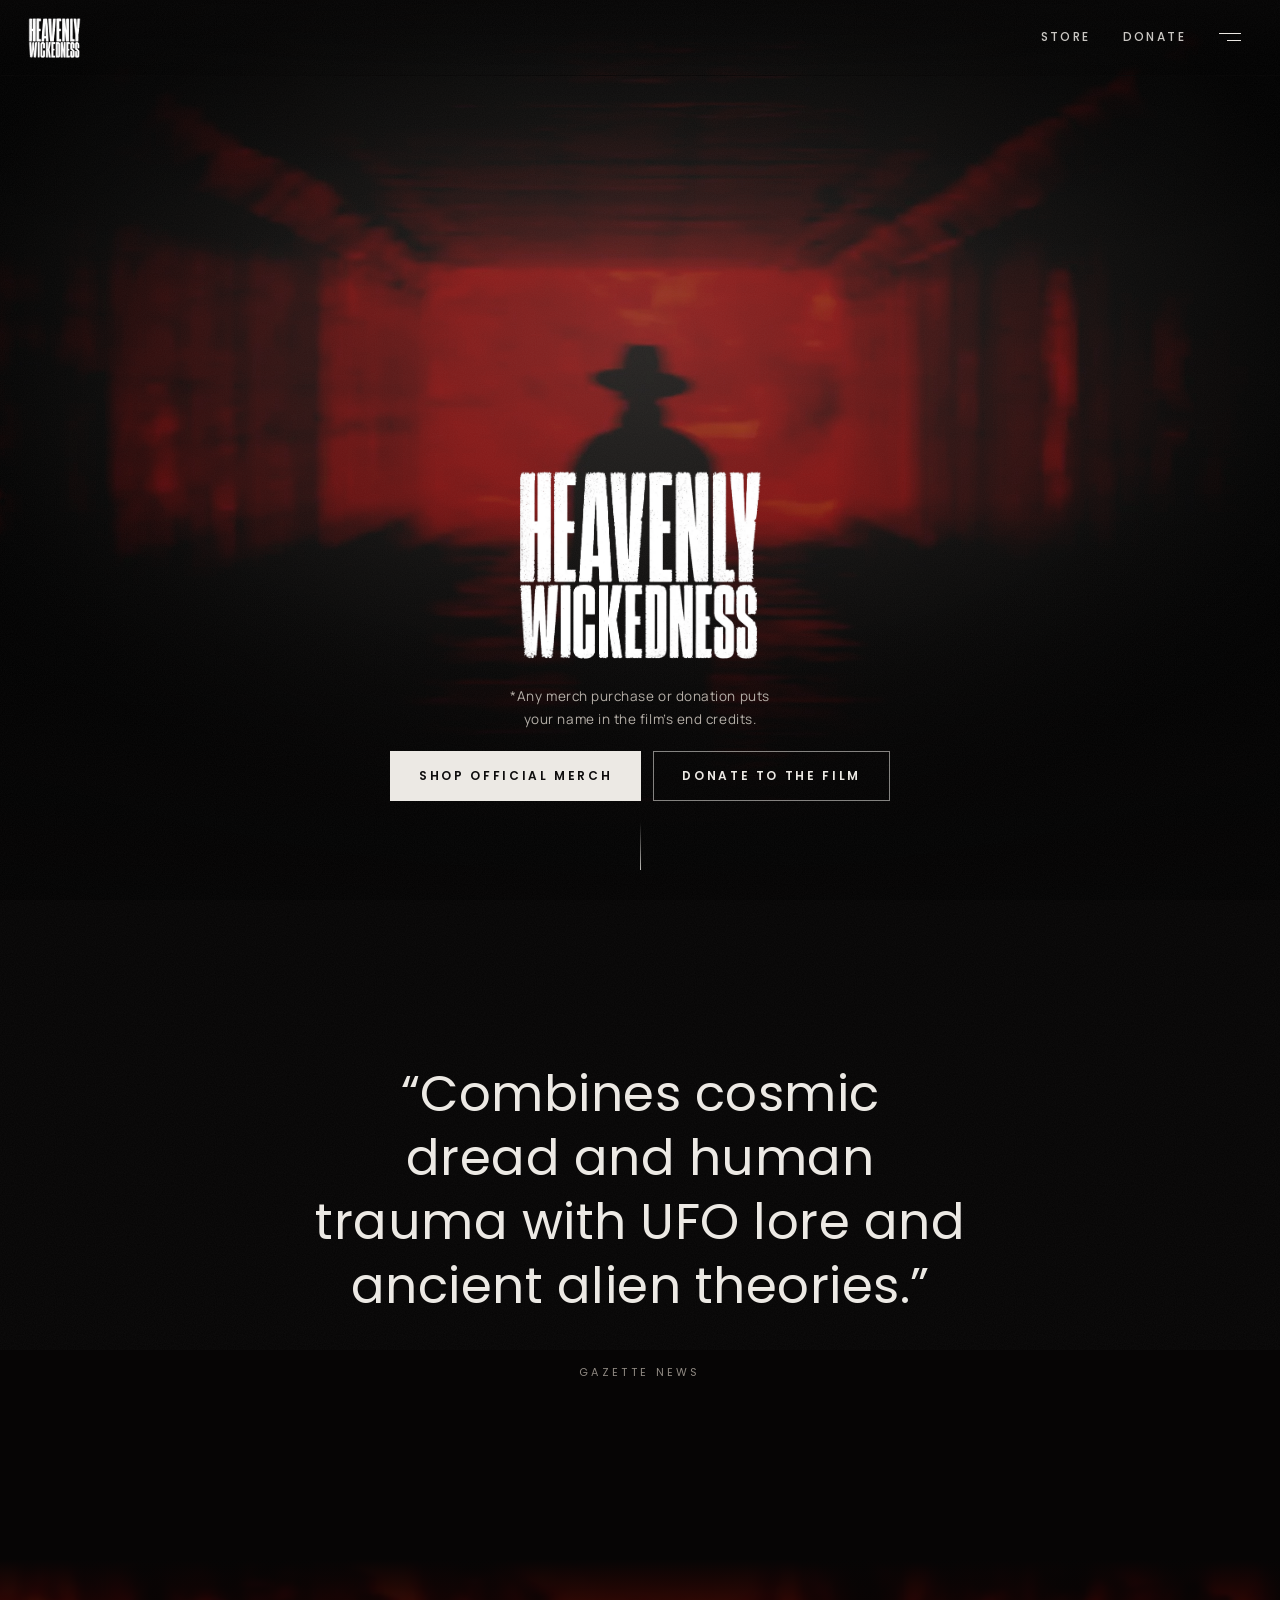
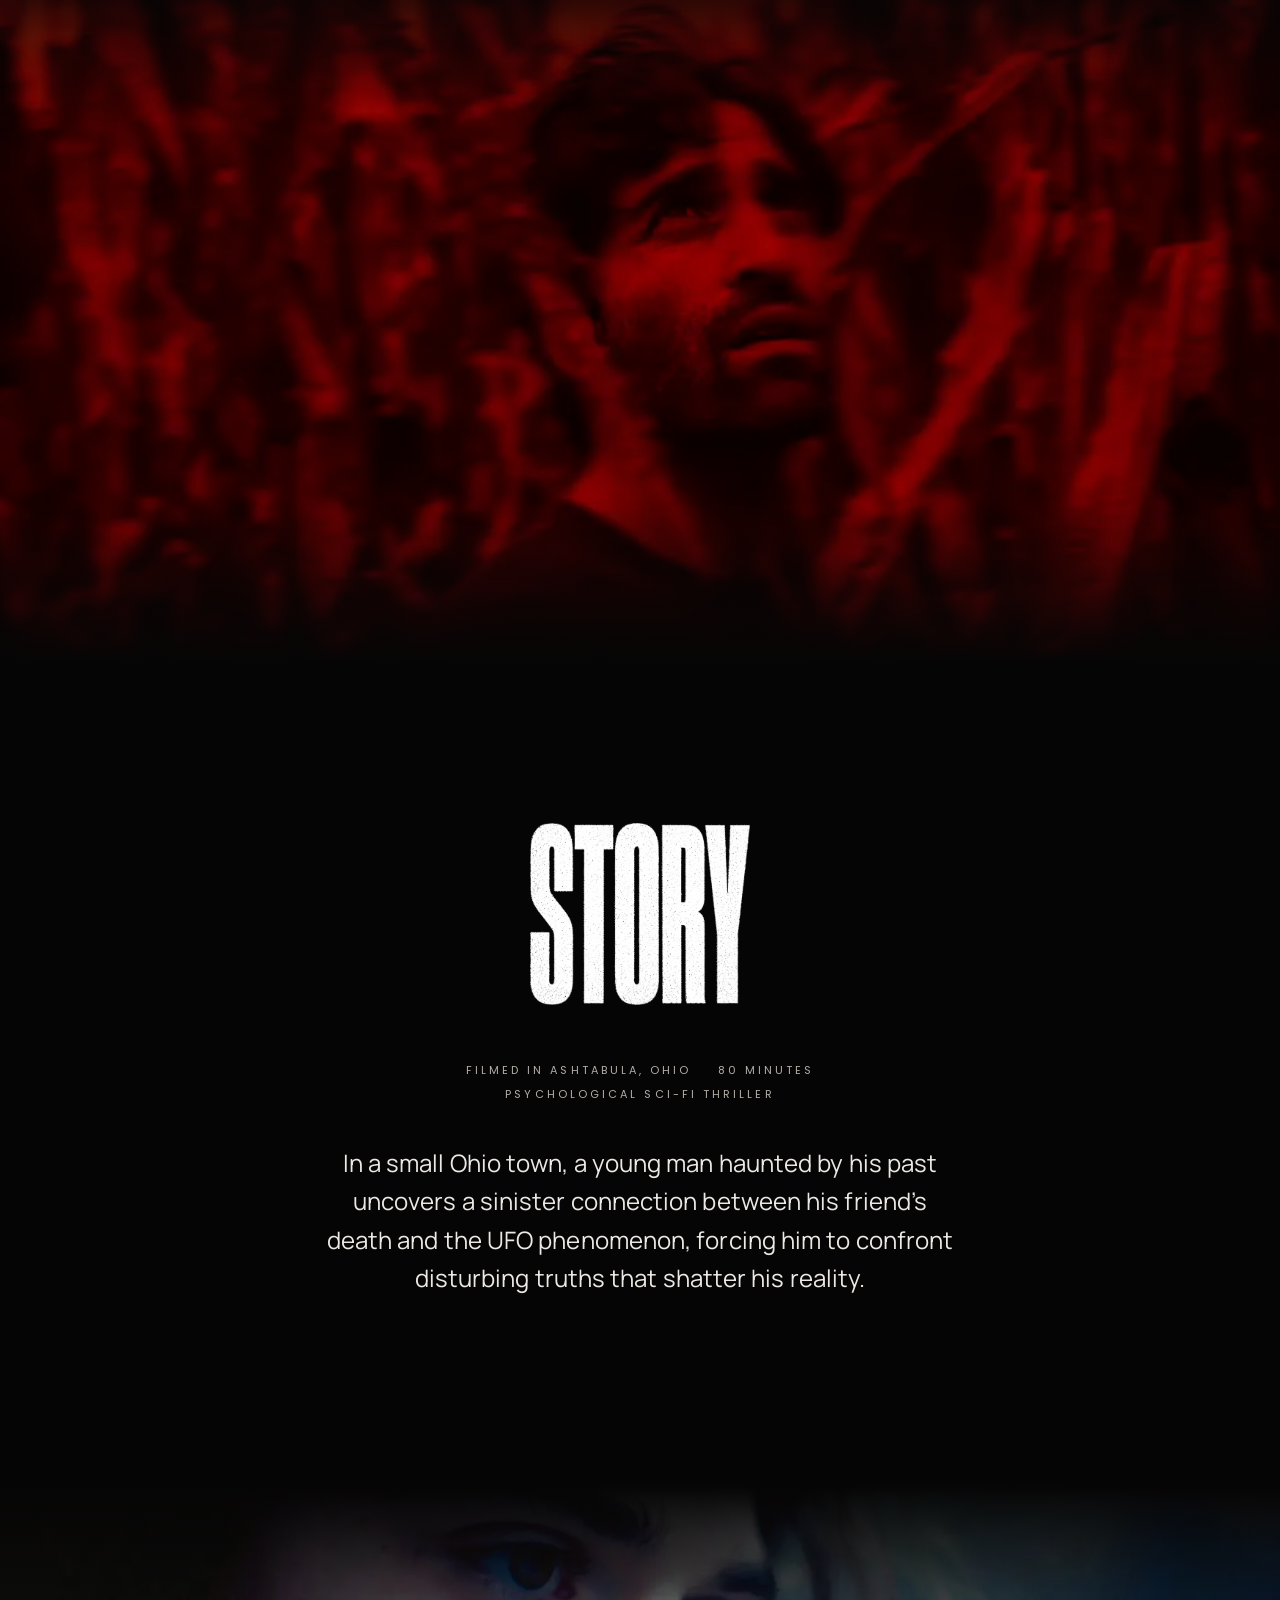
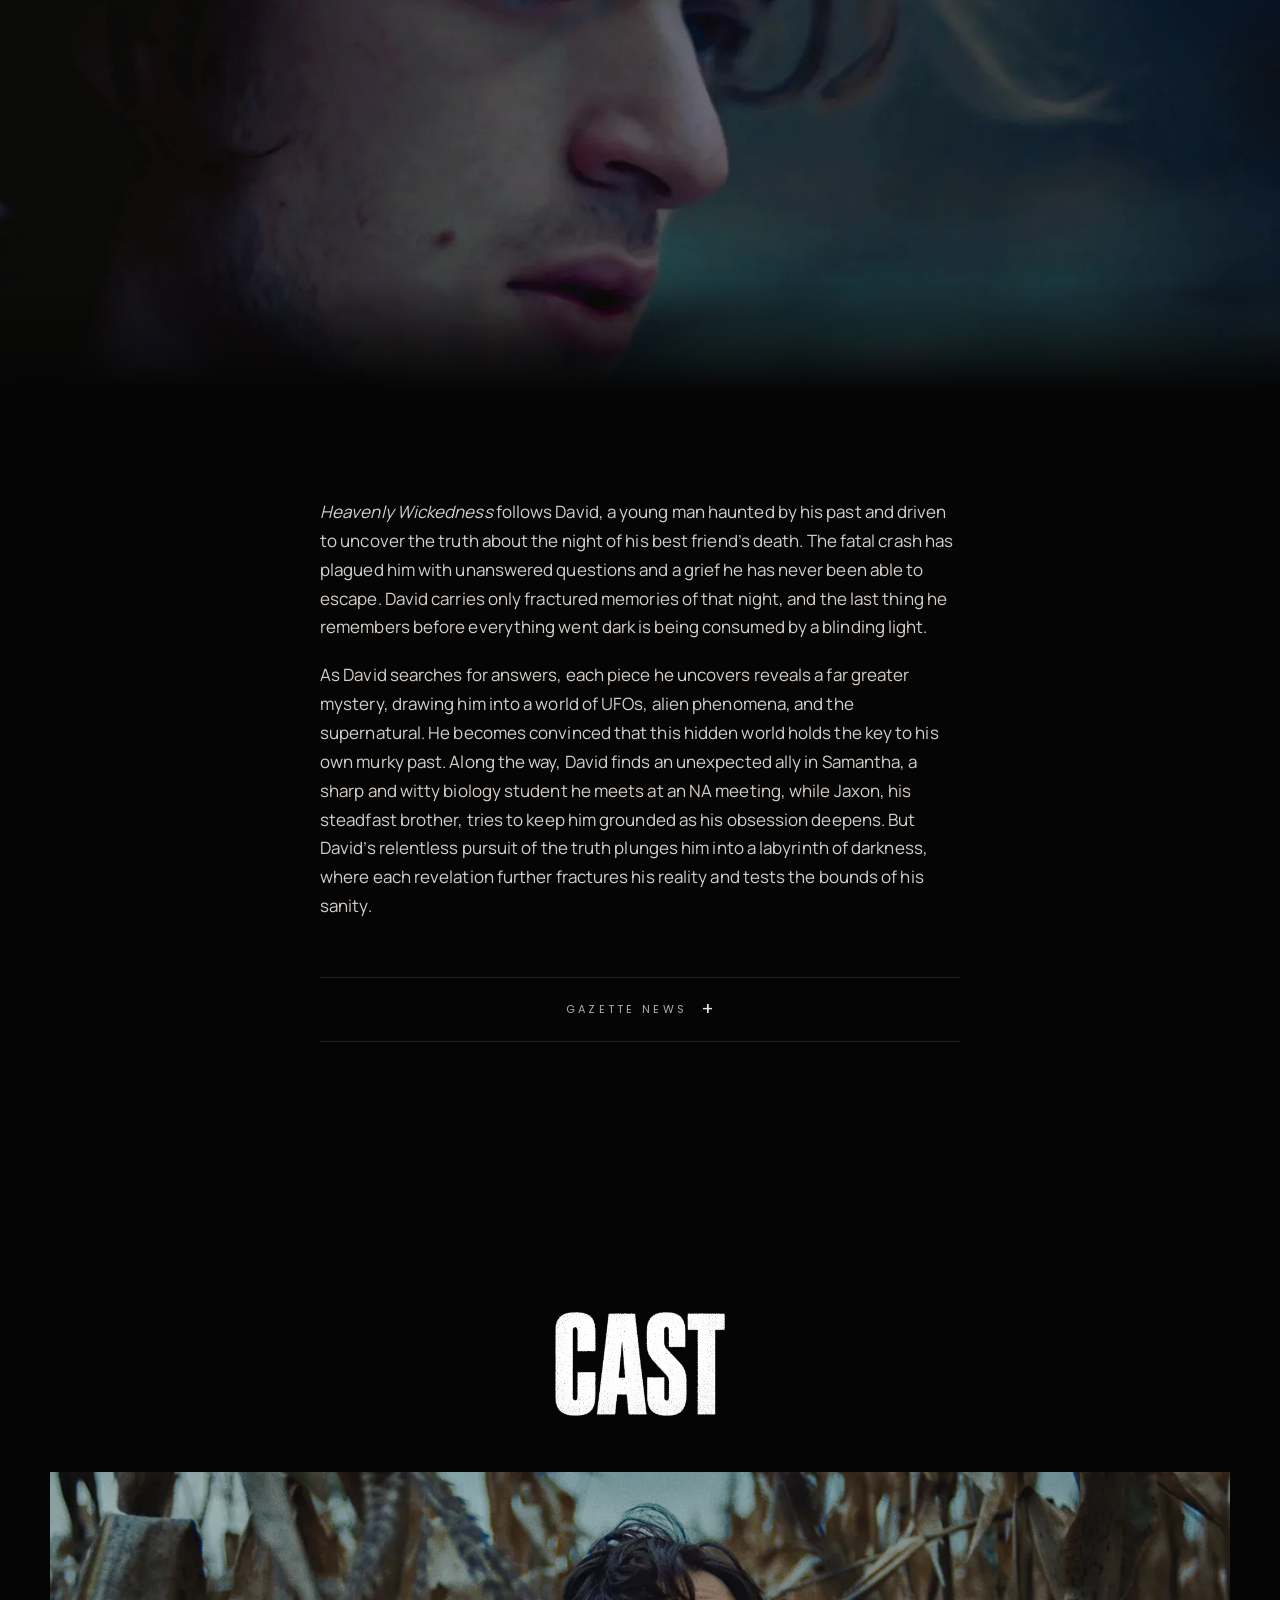
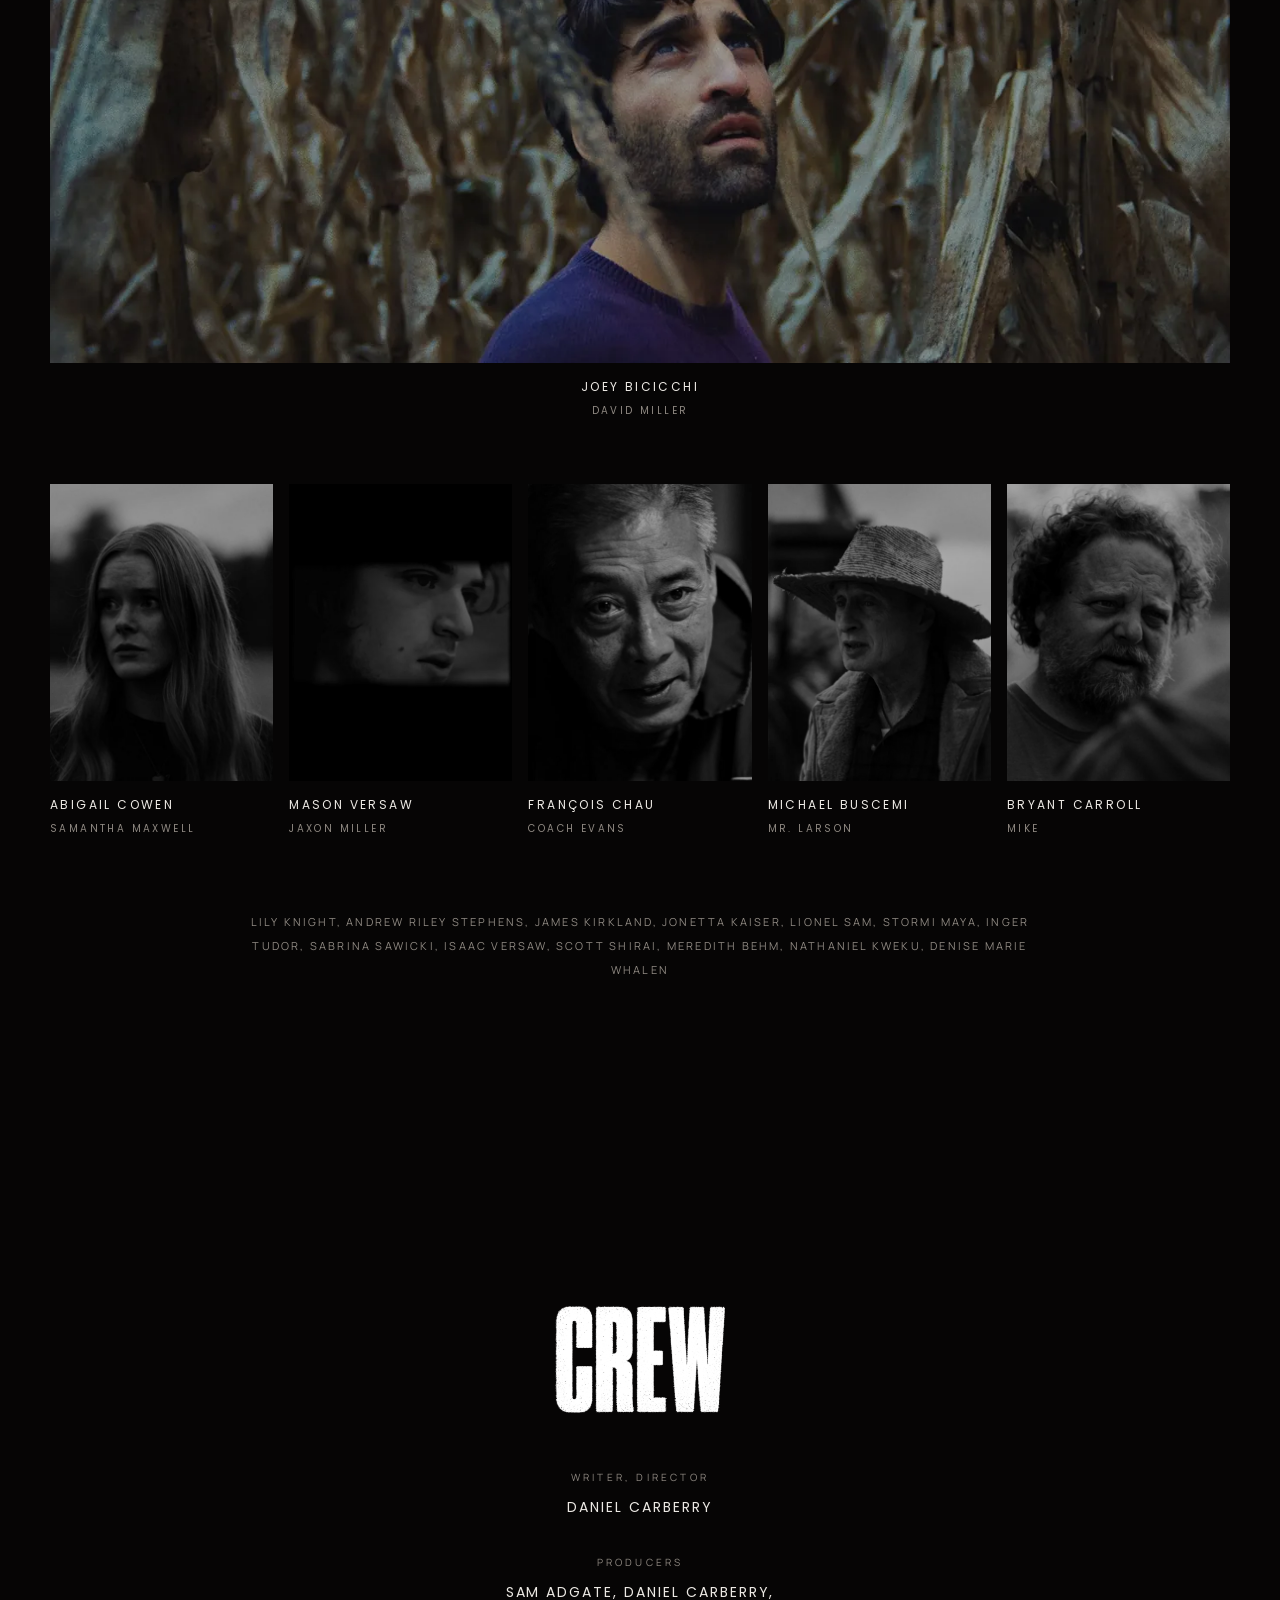
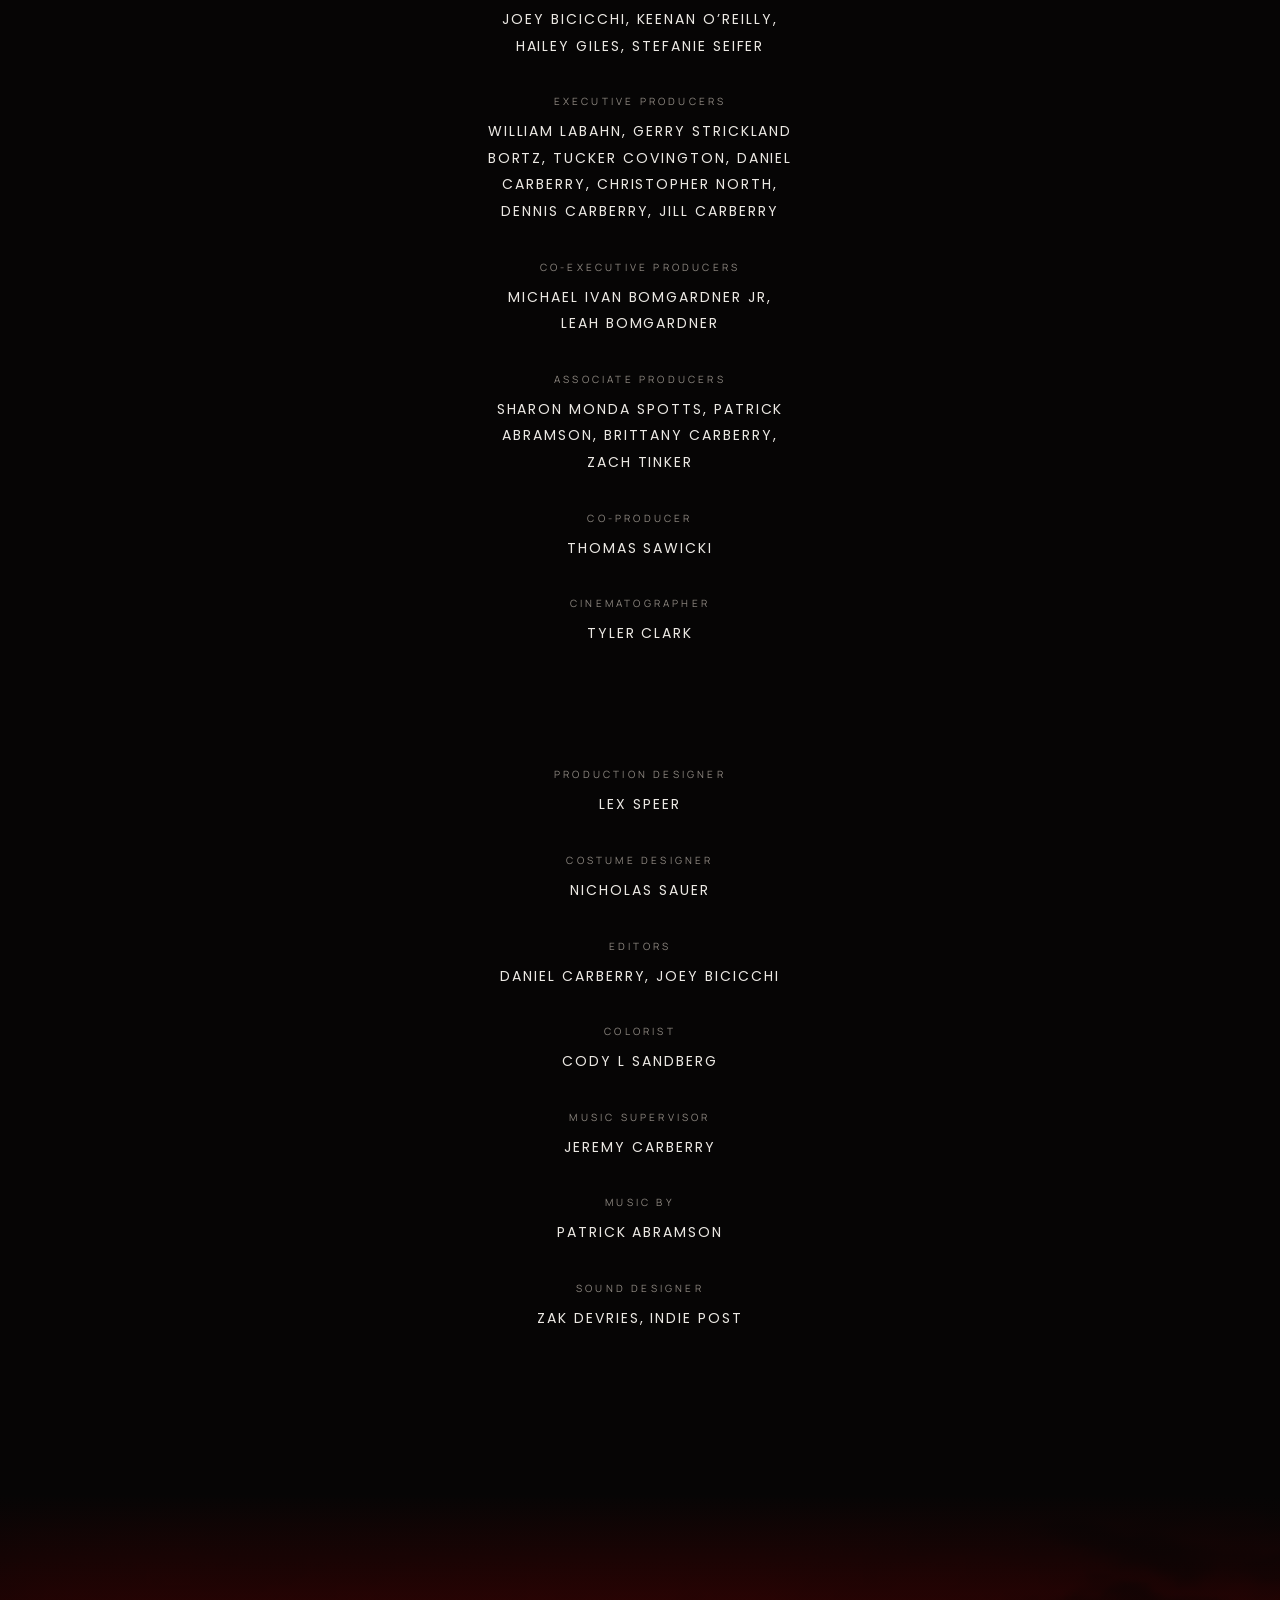
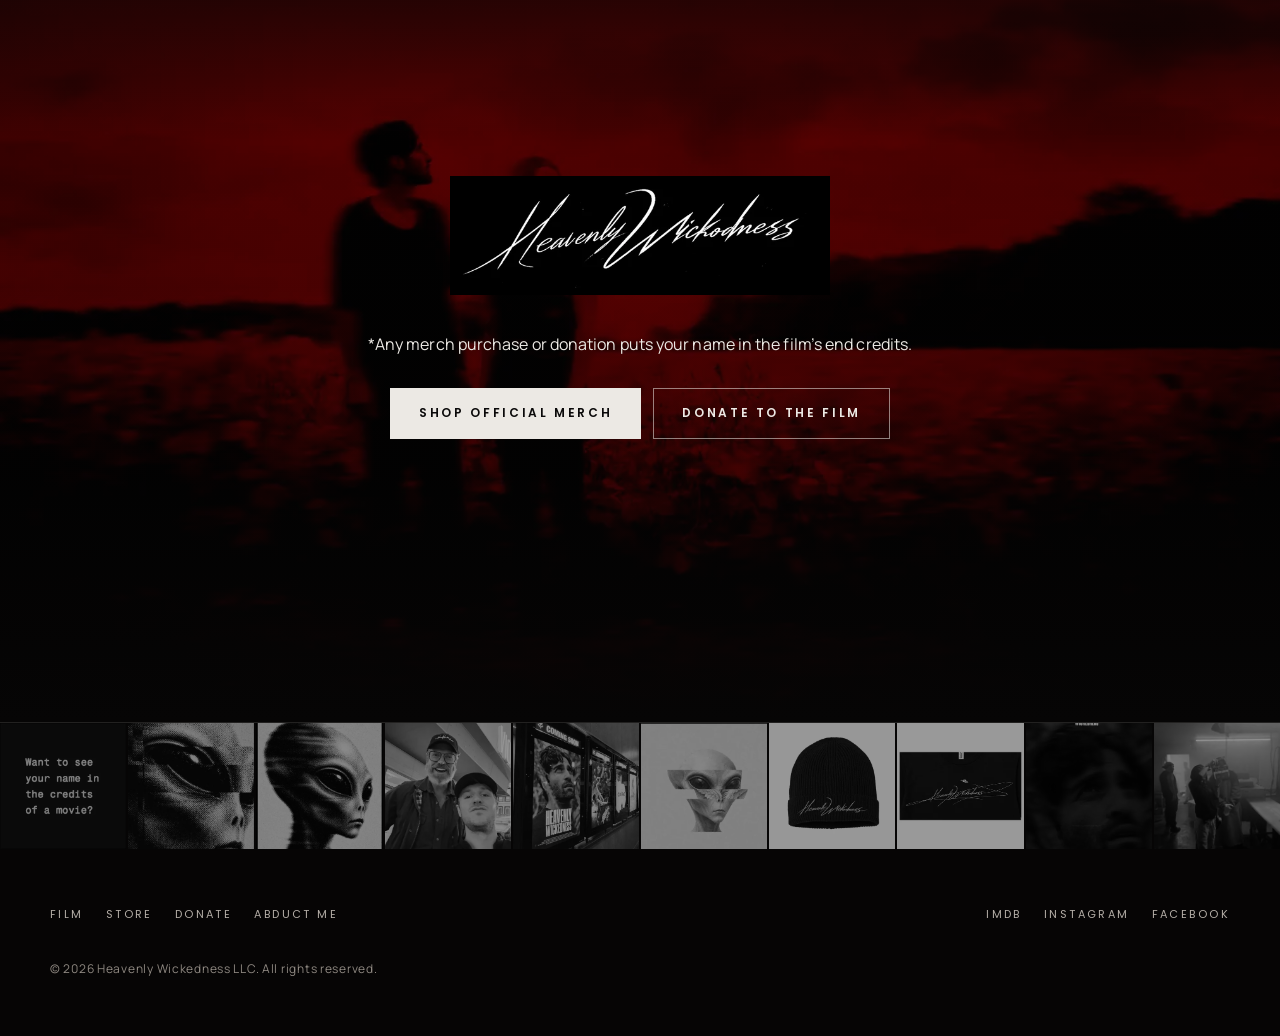
==== index.html @ 67c5f406 "Site" ====
<!DOCTYPE html>
<html lang="en-US">
<head>
  <meta charset="utf-8">
  <meta name="viewport" content="width=device-width, initial-scale=1, viewport-fit=cover">
  <meta name="theme-color" content="#060505">
  <title>Heavenly Wickedness | Psychological Sci-Fi Thriller</title>
  <meta name="description" content="Official site for Heavenly Wickedness, a psychological sci-fi thriller about a young man haunted by his past uncovers a sinister link between his friend’s death and the UFO phenomenon.">
  <link rel="canonical" href="https://www.heavenlywickedness.com/">
  <meta property="og:title" content="Heavenly Wickedness | Psychological Sci-Fi Thriller">
  <meta property="og:description" content="Official site for Heavenly Wickedness, a psychological sci-fi thriller about a young man haunted by his past uncovers a sinister link between his friend’s death and the UFO phenomenon.">
  <meta property="og:image" content="https://www.heavenlywickedness.com/assets/og-joey.png">
  <meta name="twitter:card" content="summary_large_image">
  <link rel="icon" href="/assets/logo-mark.png">
  <script>document.documentElement.className="js";</script>
  <link rel="preconnect" href="https://fonts.googleapis.com">
  <link rel="preconnect" href="https://fonts.gstatic.com" crossorigin>
  <link href="https://fonts.googleapis.com/css2?family=Manrope:wght@400;500;600&family=Poppins:wght@400;500;600&display=swap" rel="stylesheet">
  <link rel="stylesheet" href="/css/site.css">
</head>
<body>
<a class="skip" href="#page">Skip to Content</a>
<header class="hdr">
  <a class="hdr-mark" href="/"><img src="/assets/img/wordmark-600.webp" alt="Heavenly Wickedness" width="600" height="457"></a>
  <div class="hdr-right">
    <a class="hdr-link" href="/store/">Store</a><a class="hdr-link" href="/donate/">Donate</a>
    <button class="menu-btn" type="button" aria-label="Open Menu" aria-expanded="false" aria-controls="menu"><span></span><span></span></button>
  </div>
</header>
<div class="menu" id="menu" aria-hidden="true">
  <nav aria-label="Main">
      <a href="/" aria-current="page">Film</a>
      <a href="/store/">Store</a>
      <a href="/donate/">Donate</a>
      <a href="/abductme/">Abduct Me</a>
  </nav>
  <div class="menu-socials">
      <a href="https://www.imdb.com/title/tt32535053/?ref_=ttfc_ov_i" rel="noopener noreferrer" target="_blank">IMDb</a>
      <a href="http://instagram.com/heavenlywickedness" rel="noopener noreferrer" target="_blank">Instagram</a>
      <a href="https://www.facebook.com/profile.php?id=61564948440703" rel="noopener noreferrer" target="_blank">Facebook</a>
  </div>
</div>
<main id="page">

<section class="threshold" aria-label="Heavenly Wickedness">
  <div class="slides" aria-hidden="true">
    <img class="slide" src="/assets/img/hatman-800.webp" srcset="/assets/img/hatman-800.webp 800w, /assets/img/hatman-1400.webp 1400w, /assets/img/hatman-2000.webp 2000w" sizes="100vw" alt="" width="2000" height="1125" fetchpriority="high" decoding="async">
    <img class="slide" src="[data-uri]" data-srcset="/assets/img/redfield-800.webp 800w, /assets/img/redfield-1400.webp 1400w, /assets/img/redfield-2000.webp 2000w" sizes="100vw" alt="" width="2000" height="1373">
    <img class="slide" src="[data-uri]" data-srcset="/assets/img/cornred-800.webp 800w, /assets/img/cornred-1400.webp 1400w, /assets/img/cornred-2000.webp 2000w" sizes="100vw" alt="" width="2000" height="814">
  </div>
  <div class="light" aria-hidden="true"></div>
  <div class="veil" aria-hidden="true"></div>
  <div class="threshold-inner">
    <h1><img class="mark" src="/assets/img/wordmark-600.webp" srcset="/assets/img/wordmark-600.webp 600w, /assets/img/wordmark-1200.webp 1200w" sizes="(min-width: 700px) 520px, 78vw" alt="Heavenly Wickedness" width="1200" height="914" fetchpriority="high"></h1>
    <p class="note">*Any merch purchase or donation puts your name in the film’s end credits.</p>
    <div class="btn-row">
      <a class="btn" href="/store/">Shop Official Merch</a>
      <a class="btn btn-ghost" href="/donate/">Donate to the Film</a>
    </div>
  </div>
  <a class="cue" href="#enter" aria-label="Skip to Content"></a>
</section>

<section class="passage center" id="enter">
  <div class="wrap">
    <p class="quote" data-reveal>“Combines cosmic dread and human trauma with UFO lore and ancient alien theories.”</p>
    <p class="source" data-reveal>Gazette News</p>
  </div>
</section>

<div class="scene" aria-hidden="true">
  <img src="/assets/img/cornred-800.webp" srcset="/assets/img/cornred-800.webp 800w, /assets/img/cornred-1400.webp 1400w, /assets/img/cornred-2000.webp 2000w" sizes="100vw" alt="" width="2000" height="814" loading="lazy" decoding="async">
  <div class="veil"></div>
</div>

<section class="passage center" aria-labelledby="story-h">
  <div class="read">
    <h2 id="story-h" class="sr">Story</h2>
    <img class="label" src="/assets/img/label-story-600.webp" alt="STORY" width="600" height="495" loading="lazy" data-reveal="fade">
    <ul class="meta" data-reveal>
      <li>Filmed in Ashtabula, Ohio</li>
      <li>80 Minutes</li>
      <li>Psychological Sci-Fi Thriller</li>
    </ul>
    <p class="lede" data-reveal>In a small Ohio town, a young man haunted by his past uncovers a sinister connection between his friend’s death and the UFO phenomenon, forcing him to confront disturbing truths that shatter his reality.</p>
  </div>
</section>

<div class="scene short" aria-hidden="true">
  <img src="/assets/img/joeyclose-800.webp" srcset="/assets/img/joeyclose-800.webp 800w, /assets/img/joeyclose-1400.webp 1400w, /assets/img/joeyclose-2000.webp 2000w" sizes="100vw" alt="" width="2000" height="813" loading="lazy" decoding="async">
  <div class="veil"></div>
</div>

<section class="passage tight">
  <div class="read prose">
    <p data-reveal><em>Heavenly Wickedness</em> follows David, a young man haunted by his past and driven to uncover the truth about the night of his best friend’s death. The fatal crash has plagued him with unanswered questions and a grief he has never been able to escape. David carries only fractured memories of that night, and the last thing he remembers before everything went dark is being consumed by a blinding light.</p>
      <p data-reveal>As David searches for answers, each piece he uncovers reveals a far greater mystery, drawing him into a world of UFOs, alien phenomena, and the supernatural. He becomes convinced that this hidden world holds the key to his own murky past. Along the way, David finds an unexpected ally in Samantha, a sharp and witty biology student he meets at an NA meeting, while Jaxon, his steadfast brother, tries to keep him grounded as his obsession deepens. But David’s relentless pursuit of the truth plunges him into a labyrinth of darkness, where each revelation further fractures his reality and tests the bounds of his sanity.</p>
    <details class="press" data-reveal>
      <summary>Gazette News</summary>
      <div class="prose">
      <p>What begins with a mysterious fatal car crash takes a troubled man down a rabbit hole of UFOs, supernatural phenomena, theology and questions about his own sanity in “Heavenly Wickedness,” a psychological science-fiction thriller directed by Ashtabula native Daniel Carberry.</p>
      <p>The film follows David (Joey Bicicchi), an intellectually gifted, but troubled man who becomes obsessed with investigating the death of his best friend.</p>
      <p>As his investigation progresses, the boundaries between psychological trauma, supernatural forces and extraterrestrial phenomena become increasingly difficult to distinguish.</p>
      <p>David is an unreliable narrator, and Carberry deliberately keeps the audience guessing. It isn’t until the film’s twist ending that viewers are left to decide whether David has succumbed to delusion, or whether he really was abducted by aliens.</p>
      <p>The film’s title comes from Ephesians 6:12, which speaks of wrestling against “spiritual wickedness in high places.”</p>
      <p>The passage provides a thematic foundation for a story that combines cosmic dread and human trauma with UFO lore and ancient-alien theories.</p>
      <p>For Carberry, however, “Heavenly Wickedness” is also very much a story about home.</p>
      <p>The film was shot in Ashtabula over three seasons beginning in autumn 2023. Carberry joked that filming in his hometown made it easier to get away with some of the things he wanted — or needed — to do to make the story happen.</p>
      <p>The result is a film filled with recognizable Ashtabula landmarks, including the Harbor lift bridge, Walnut Beach and the former UFO gas station at the Five Points intersection. At one point, David even wears an old Harbor High Mariners T-shirt.</p>
      <p>Carberry describes the project in part as a “love letter” to his hometown.</p>
      <p>That local connection is set against a story dealing with considerably darker subjects, including substance use and recovery, mental illness and the breakdown of relationships. Those themes provide much of the film’s emotional foundation, while the UFO and theological elements supply its mystery.</p>
      <p>Carberry said he decided to write and shoot “Heavenly Wickedness” in 2020 after spending 15 years shooting short films and music videos in Los Angeles.</p>
      <p>The film’s biblical references are unusually substantial for a science-fiction thriller, but they are woven into the story rather than presented as exposition. Viewers familiar with Scripture and theology may find additional layers of foreshadowing and meaning, while those less familiar with the material can follow the story without needing to understand every reference.</p>
      <p>The film’s tight pacing also helps balance its disparate elements. The story moves steadily without feeling rushed, while the chemistry among the actors gives the characters’ relationships enough weight to make their conflicts and eventual resolutions matter. The first private screening of the mostly finished movie was held Saturday, Sept. 12, at 6 p.m. at J-PAL Cinemas. A question-and-answer session with Carberry followed at 8 p.m. at the Riverbend Hotel.</p>
      </div>
    </details>
  </div>
</section>

<section class="passage" aria-labelledby="cast-h" data-cast-section>
  <div class="cast-stage" aria-hidden="true">
    <div class="cast-stage-pics">
      <img class="cast-stage-pic" alt="">
      <img class="cast-stage-pic" alt="">
    </div>
    <div class="cast-stage-veil"></div>
    <div class="cast-stage-who">
      <span class="cast-stage-name"></span>
      <span class="cast-stage-role"></span>
    </div>
    <button type="button" class="cast-stage-close" aria-label="Close">Close</button>
  </div>
  <div class="wrap">
    <h2 id="cast-h" class="sr">Cast</h2>
    <div class="cast-rise">
      <img class="label sm" src="/assets/img/label-cast-600.webp" alt="CAST" width="600" height="367" loading="lazy" data-reveal="fade">
    </div>
    <figure class="cast-feature" data-reveal>
      <img src="/assets/img/poster-joey-800.webp" srcset="/assets/img/poster-joey-800.webp 800w, /assets/img/poster-joey-1400.webp 1400w, /assets/img/poster-joey-2000.webp 1800w" sizes="(min-width: 1180px) 1180px, 100vw" alt="Joey Bicicchi as David Miller" width="1800" height="733" loading="lazy" decoding="async">
      <figcaption class="who">Joey Bicicchi <small>David Miller</small></figcaption>
    </figure>
    <div class="cast-rise">
      <div class="cast-grid">
      <figure class="p-samantha" data-reveal data-cast data-cast-src="/assets/img/cast-samantha-1800.webp" data-cast-pos="58% 22%" data-cast-name="Abigail Cowen" data-cast-role="Samantha Maxwell" tabindex="0" role="button" aria-label="Abigail Cowen as Samantha Maxwell, view portrait">
        <img src="/assets/img/cast-samantha-thumb-450.webp" srcset="/assets/img/cast-samantha-thumb-450.webp 450w, /assets/img/cast-samantha-thumb-900.webp 900w, /assets/img/cast-samantha-thumb-1500.webp 1500w" sizes="(min-width: 900px) 20vw, 46vw" alt="Abigail Cowen as Samantha Maxwell" width="1500" height="2000" loading="lazy" decoding="async">
        <figcaption class="who">Abigail Cowen <small>Samantha Maxwell</small></figcaption>
      </figure>
      <figure class="p-coach" data-reveal data-cast data-cast-src="/assets/img/cast-coach-1800.webp" data-cast-src-portrait="/assets/img/cast-coach-thumb-1500.webp" data-cast-pos="0% 45%" data-cast-name="Mason Versaw" data-cast-role="Jaxon Miller" tabindex="0" role="button" aria-label="Mason Versaw as Jaxon Miller, view portrait">
        <img src="/assets/img/cast-coach-thumb-450.webp" srcset="/assets/img/cast-coach-thumb-450.webp 450w, /assets/img/cast-coach-thumb-900.webp 900w, /assets/img/cast-coach-thumb-1500.webp 1500w" sizes="(min-width: 900px) 20vw, 46vw" alt="Mason Versaw as Jaxon Miller" width="1500" height="2000" loading="lazy" decoding="async">
        <figcaption class="who">Mason Versaw <small>Jaxon Miller</small></figcaption>
      </figure>
      <figure class="p-jaxon" data-reveal data-cast data-cast-src="/assets/img/cast-jaxon-1800.webp" data-cast-src-portrait="/assets/img/cast-jaxon-thumb-1500.webp" data-cast-pos="32% 18%" data-cast-name="François Chau" data-cast-role="Coach Evans" tabindex="0" role="button" aria-label="François Chau as Coach Evans, view portrait">
        <img src="/assets/img/cast-jaxon-thumb-450.webp" srcset="/assets/img/cast-jaxon-thumb-450.webp 450w, /assets/img/cast-jaxon-thumb-900.webp 900w, /assets/img/cast-jaxon-thumb-1500.webp 1500w" sizes="(min-width: 900px) 20vw, 46vw" alt="François Chau as Coach Evans" width="1500" height="2000" loading="lazy" decoding="async">
        <figcaption class="who">François Chau <small>Coach Evans</small></figcaption>
      </figure>
      <figure class="p-larson" data-reveal data-cast data-cast-src="/assets/img/cast-larson-1800.webp" data-cast-src-portrait="/assets/img/cast-larson-thumb-1500.webp" data-cast-pos="50% 22%" data-cast-name="Michael Buscemi" data-cast-role="Mr. Larson" tabindex="0" role="button" aria-label="Michael Buscemi as Mr. Larson, view portrait">
        <img src="/assets/img/cast-larson-thumb-450.webp" srcset="/assets/img/cast-larson-thumb-450.webp 450w, /assets/img/cast-larson-thumb-900.webp 900w, /assets/img/cast-larson-thumb-1500.webp 1500w" sizes="(min-width: 900px) 20vw, 46vw" alt="Michael Buscemi as Mr. Larson" width="1500" height="2000" loading="lazy" decoding="async">
        <figcaption class="who">Michael Buscemi <small>Mr. Larson</small></figcaption>
      </figure>
      <figure class="p-mike" data-reveal data-cast data-cast-src="/assets/img/cast-mike-1800.webp" data-cast-pos="52% 18%" data-cast-name="Bryant Carroll" data-cast-role="Mike" tabindex="0" role="button" aria-label="Bryant Carroll as Mike, view portrait">
        <img src="/assets/img/cast-mike-thumb-450.webp" srcset="/assets/img/cast-mike-thumb-450.webp 450w, /assets/img/cast-mike-thumb-900.webp 900w, /assets/img/cast-mike-thumb-1500.webp 1500w" sizes="(min-width: 900px) 20vw, 46vw" alt="Bryant Carroll as Mike" width="1500" height="2000" loading="lazy" decoding="async">
        <figcaption class="who">Bryant Carroll <small>Mike</small></figcaption>
      </figure>
      </div>
    </div>
    <p class="ensemble" data-reveal>Lily Knight, Andrew Riley Stephens, James Kirkland, Jonetta Kaiser, Lionel Sam, Stormi Maya, Inger Tudor, Sabrina Sawicki, Isaac Versaw, Scott Shirai, Meredith Behm, Nathaniel Kweku, Denise Marie Whalen</p>
  </div>
</section>

<section class="passage" aria-labelledby="crew-h">
  <div class="read">
    <h2 id="crew-h" class="sr">Crew</h2>
    <img class="label sm invert" src="/assets/img/label-crew-600.webp" alt="CREW" width="600" height="376" loading="lazy" data-reveal="fade">
    <dl class="credits">
      <div data-reveal><dt>Writer, Director</dt><dd>Daniel Carberry</dd></div>
      <div data-reveal><dt>Producers</dt><dd>Sam Adgate, Daniel Carberry, Joey Bicicchi, Keenan O’Reilly, Hailey Giles, Stefanie Seifer</dd></div>
      <div data-reveal><dt>Executive Producers</dt><dd>William Labahn, Gerry Strickland Bortz, Tucker Covington, Daniel Carberry, Christopher North, Dennis Carberry, Jill Carberry</dd></div>
      <div data-reveal><dt>Co-Executive Producers</dt><dd>Michael Ivan Bomgardner Jr, Leah Bomgardner</dd></div>
      <div data-reveal><dt>Associate Producers</dt><dd>Sharon Monda Spotts, Patrick Abramson, Brittany Carberry, Zach Tinker</dd></div>
      <div data-reveal><dt>Co-Producer</dt><dd>Thomas Sawicki</dd></div>
      <div data-reveal><dt>Cinematographer</dt><dd>Tyler Clark</dd></div>
      <div data-reveal><dt>Casting Directors</dt><dd>Hailey Giles, Stefanie Seifer</dd></div>
      <div data-reveal><dt>Production Designer</dt><dd>Lex Speer</dd></div>
      <div data-reveal><dt>Costume Designer</dt><dd>Nicholas Sauer</dd></div>
      <div data-reveal><dt>Editors</dt><dd>Daniel Carberry, Joey Bicicchi</dd></div>
      <div data-reveal><dt>Colorist</dt><dd>Cody L Sandberg</dd></div>
      <div data-reveal><dt>Music Supervisor</dt><dd>Jeremy Carberry</dd></div>
      <div data-reveal><dt>Music By</dt><dd>Patrick Abramson</dd></div>
      <div data-reveal><dt>Sound Designer</dt><dd>Zak DeVries, Indie Post</dd></div>
    </dl>
  </div>
</section>

<section class="ask">
  <img src="/assets/img/redpair-800.webp" srcset="/assets/img/redpair-800.webp 800w, /assets/img/redpair-1400.webp 1400w, /assets/img/redpair-2000.webp 2000w" sizes="100vw" alt="" width="2000" height="1374" loading="lazy" decoding="async">
  <div class="veil" aria-hidden="true"></div>
  <div class="ask-inner" data-reveal>
    <img class="sig" src="/assets/img/signature-600.webp" srcset="/assets/img/signature-600.webp 600w, /assets/img/signature-1200.webp 1040w" sizes="380px" alt="Heavenly Signature" width="1040" height="298" loading="lazy">
    <p>*Any merch purchase or donation puts your name in the film’s end credits.</p>
    <div class="btn-row">
      <a class="btn" href="/store/">Shop Official Merch</a>
      <a class="btn btn-ghost" href="/donate/">Donate to the Film</a>
    </div>
  </div>
</section>

</main>
<footer class="ftr">
  <div class="ig">
    <a href="https://www.instagram.com/p/DfhvP5kkWOf/" rel="noopener noreferrer" target="_blank" aria-label="Instagram post: Any donation or merch purchase earns your name in the end credits of the film."><img src="/assets/img/ig-01-400.webp" alt="Any donation or merch purchase earns your name in the end credits of the film." width="400" height="400" loading="lazy" decoding="async"></a>
    <a href="https://www.instagram.com/p/DfJZO4rRqHn/" rel="noopener noreferrer" target="_blank" aria-label="Instagram post"><img src="/assets/img/ig-02-400.webp" alt="" width="400" height="400" loading="lazy" decoding="async"></a>
    <a href="https://www.instagram.com/p/DexC-eWmUae/" rel="noopener noreferrer" target="_blank" aria-label="Instagram post: eNtEr tHe uKnowN"><img src="/assets/img/ig-03-400.webp" alt="eNtEr tHe uKnowN" width="400" height="400" loading="lazy" decoding="async"></a>
    <a href="https://www.instagram.com/p/DeshclaIoE8/" rel="noopener noreferrer" target="_blank" aria-label="Instagram post: Dallas private screening"><img src="/assets/img/ig-04-400.webp" alt="Dallas private screening" width="400" height="400" loading="lazy" decoding="async"></a>
    <a href="https://www.instagram.com/p/Dd9VNlcR0Wg/" rel="noopener noreferrer" target="_blank" aria-label="Instagram post: Who’s coming tomorrow to our Dallas private screening?"><img src="/assets/img/ig-05-400.webp" alt="Who’s coming tomorrow to our Dallas private screening?" width="400" height="400" loading="lazy" decoding="async"></a>
    <a href="https://www.instagram.com/p/Dd21467NUJN/" rel="noopener noreferrer" target="_blank" aria-label="Instagram post: Alien Identity Crisis"><img src="/assets/img/ig-06-400.webp" alt="Alien Identity Crisis" width="400" height="400" loading="lazy" decoding="async"></a>
    <a href="https://www.instagram.com/p/Ddu-yXlkbfa/" rel="noopener noreferrer" target="_blank" aria-label="Instagram post: Claim Your Artifact"><img src="/assets/img/ig-07-400.webp" alt="Claim Your Artifact" width="400" height="400" loading="lazy" decoding="async"></a>
    <a href="https://www.instagram.com/p/Dc-bOg5kX-A/" rel="noopener noreferrer" target="_blank" aria-label="Instagram post: Heavenly Signature tee is landing on doorsteps."><img src="/assets/img/ig-08-400.webp" alt="Heavenly Signature tee is landing on doorsteps." width="400" height="400" loading="lazy" decoding="async"></a>
    <a href="https://www.instagram.com/p/Dc7DSa4D_wz/" rel="noopener noreferrer" target="_blank" aria-label="Instagram post: Be part of the story"><img src="/assets/img/ig-09-400.webp" alt="Be part of the story" width="400" height="400" loading="lazy" decoding="async"></a>
    <a href="https://www.instagram.com/reel/DfNxWx1p_vG/" rel="noopener noreferrer" target="_blank" aria-label="Instagram post: BTS The making of Heavenly Wickedness"><img src="/assets/img/ig-10-400.webp" alt="BTS The making of Heavenly Wickedness" width="400" height="400" loading="lazy" decoding="async"></a>
  </div>
  <div class="wrap">
    <div class="ftr-row">
      <nav class="ftr-links" aria-label="Footer"><a href="/">Film</a><a href="/store/">Store</a><a href="/donate/">Donate</a><a href="/abductme/">Abduct Me</a></nav>
      <div class="socials">
      <a href="https://www.imdb.com/title/tt32535053/?ref_=ttfc_ov_i" rel="noopener noreferrer" target="_blank">IMDb</a>
      <a href="http://instagram.com/heavenlywickedness" rel="noopener noreferrer" target="_blank">Instagram</a>
      <a href="https://www.facebook.com/profile.php?id=61564948440703" rel="noopener noreferrer" target="_blank">Facebook</a>
      </div>
    </div>
    <p class="copy">© 2026 Heavenly Wickedness LLC. All rights reserved.</p>
  </div>
</footer>
<script src="/js/site.js" defer></script>
</body>
</html>
---- css/site.css ----
/* Heavenly Wickedness v2. Plain CSS, mobile first. */
:root {
  --ink: #060505;
  --ink-2: #0d0b0b;
  --ink-3: #151212;
  --bone: #ece9e4;
  --mist: #b4aea7;   /* 8.9:1 on --ink */
  --dust: #8f8982;   /* 5.6:1 on --ink */
  --line: rgba(236,233,228,0.12);
  --blood: #c01414;
  --ember: #ff4a3d;
  --plate: #e7e4de;
  --max: 1180px;
  --read: 640px;
  --hdr: 64px;
  --sans: "Manrope", "Helvetica Neue", Helvetica, Arial, sans-serif;
  --display: "Poppins", "Manrope", "Helvetica Neue", sans-serif;
  --slow: cubic-bezier(.2,.7,.1,1);
}
*, *::before, *::after { box-sizing: border-box; }
html { -webkit-text-size-adjust: 100%; }
html, body { margin: 0; padding: 0; }
body {
  background: var(--ink);
  color: var(--bone);
  font-family: var(--sans);
  font-size: 17px;
  line-height: 1.7;
  letter-spacing: 0.005em;
  min-height: 100vh;
  -webkit-font-smoothing: antialiased;
}
img { max-width: 100%; height: auto; display: block; }
a { color: inherit; }
p { margin: 0 0 1.1em; }
h1, h2, h3 {
  font-family: var(--display); font-weight: 500;
  line-height: 1.15; letter-spacing: 0.04em; margin: 0 0 .6em;
}
::selection { background: var(--blood); color: #fff; }
:focus-visible { outline: 2px solid var(--ember); outline-offset: 3px; }
.prose a, .faq a, .disclaimer a, .fine a { color: var(--bone); text-underline-offset: 4px; text-decoration-color: rgba(236,233,228,.4); }
.prose a:hover, .faq a:hover, .disclaimer a:hover, .fine a:hover { color: var(--ember); }

/* Film grain over everything. Pure CSS, no image request. */
body::after {
  content: ""; position: fixed; inset: -50%; z-index: 90; pointer-events: none;
  background-image: url("data:image/svg+xml;utf8,<svg xmlns='http://www.w3.org/2000/svg' width='160' height='160'><filter id='n'><feTurbulence type='fractalNoise' baseFrequency='.9' numOctaves='2' stitchTiles='stitch'/><feColorMatrix values='0 0 0 0 1  0 0 0 0 1  0 0 0 0 1  0 0 0 .55 0'/></filter><rect width='100%' height='100%' filter='url(%23n)'/></svg>");
  opacity: .07;
  animation: grain 1.2s steps(6) infinite;
}
@keyframes grain {
  0% { transform: translate(0,0); } 20% { transform: translate(-3%,2%); }
  40% { transform: translate(2%,-3%); } 60% { transform: translate(-2%,-1%); }
  80% { transform: translate(3%,3%); } 100% { transform: translate(0,0); }
}

.skip { position: absolute; left: -999px; top: 0; }
.skip:focus { left: 16px; top: 12px; z-index: 200; background: var(--bone); color: #000; padding: 8px 14px; }
.wrap { width: min(var(--max), calc(100% - 40px)); margin: 0 auto; }
.read { width: min(var(--read), calc(100% - 40px)); margin: 0 auto; }
.center { text-align: center; }
.sr { position: absolute; width: 1px; height: 1px; overflow: hidden; clip: rect(0 0 0 0); white-space: nowrap; }

/* Header: nearly invisible, always reachable */
.hdr {
  position: fixed; top: 0; left: 0; right: 0; z-index: 60;
  height: var(--hdr);
  display: flex; align-items: center; justify-content: space-between; gap: 12px;
  padding: 0 16px;
  transition: background .6s ease, border-color .6s ease;
  border-bottom: 1px solid transparent;
  background: linear-gradient(to bottom, rgba(6,5,5,.7), rgba(6,5,5,0));
}
.hdr.is-solid { background: rgba(6,5,5,.82); backdrop-filter: blur(10px); -webkit-backdrop-filter: blur(10px); border-color: var(--line); }
.hdr-mark { display: block; line-height: 0; }
.hdr-mark img { height: 34px; width: auto; }
.hdr-right { display: flex; align-items: center; gap: 4px; }
.hdr-link {
  font-family: var(--display); font-size: 12px; font-weight: 500;
  letter-spacing: .2em; text-transform: uppercase; text-decoration: none;
  padding: 12px 10px; opacity: .85; transition: opacity .3s, color .3s;
}
.hdr-link:hover, .hdr-link[aria-current="page"] { opacity: 1; color: #fff; }
.hdr-link[aria-current="page"] { box-shadow: inset 0 -1px 0 var(--blood); }
.menu-btn {
  width: 44px; height: 44px; margin-left: 4px; padding: 0;
  background: none; border: 0; cursor: pointer; color: var(--bone);
  display: inline-grid; place-content: center; gap: 6px;
}
.menu-btn span { display: block; width: 22px; height: 1px; background: currentColor; transition: transform .5s var(--slow), opacity .3s; }
.menu-btn span:last-child { width: 14px; justify-self: end; }
body.menu-open .menu-btn span:first-child { transform: translateY(3.5px) rotate(45deg); }
body.menu-open .menu-btn span:last-child { width: 22px; transform: translateY(-3.5px) rotate(-45deg); }

/* Full screen menu */
.menu {
  position: fixed; inset: 0; z-index: 55;
  background: #060505;
  display: grid; place-items: center;
  opacity: 0; visibility: hidden;
  transition: opacity .6s ease, visibility 0s linear .6s;
}
body.menu-open .menu { opacity: 1; visibility: visible; transition: opacity .6s ease; }
body.menu-open { overflow: hidden; }
.menu nav { display: grid; gap: 6px; text-align: center; }
.menu nav a {
  font-family: var(--display); font-weight: 500; text-transform: uppercase;
  font-size: clamp(30px, 8vw, 64px); letter-spacing: .12em; line-height: 1.3;
  text-decoration: none; color: var(--bone); opacity: .55;
  transform: translateY(14px); transition: opacity .5s, transform .8s var(--slow), color .3s;
}
body.menu-open .menu nav a { transform: none; opacity: .7; }
body.menu-open .menu nav a:nth-child(2) { transition-delay: .05s; }
body.menu-open .menu nav a:nth-child(3) { transition-delay: .1s; }
body.menu-open .menu nav a:nth-child(4) { transition-delay: .15s; }
body.menu-open .menu nav a:nth-child(5) { transition-delay: .2s; }
.menu nav a:hover, .menu nav a:focus-visible, .menu nav a[aria-current="page"] { opacity: 1 !important; color: #fff; }
.menu nav a[aria-current="page"]::after { content: ""; display: block; width: 28px; height: 1px; margin: 2px auto 0; background: var(--blood); }
.menu .menu-socials { position: absolute; bottom: 28px; left: 0; right: 0; display: flex; justify-content: center; gap: 22px; }
.menu-socials a, .socials a {
  font-family: var(--display); font-size: 11px; letter-spacing: .22em; text-transform: uppercase;
  text-decoration: none; color: var(--mist); padding: 8px 0;
}
.menu-socials a:hover, .socials a:hover { color: var(--bone); }

/* Buttons */
.btn {
  display: inline-flex; align-items: center; justify-content: center;
  min-height: 50px; padding: 14px 28px;
  background: var(--bone); color: #0a0909;
  font-family: var(--display); font-size: 12px; font-weight: 600;
  letter-spacing: .22em; text-transform: uppercase; text-decoration: none;
  border: 1px solid var(--bone); cursor: pointer;
  transition: background .35s, color .35s, border-color .35s, box-shadow .6s;
}
.btn:hover { background: #fff; box-shadow: 0 0 40px rgba(255,74,61,.25); }
.btn-ghost { background: transparent; color: var(--bone); border-color: rgba(236,233,228,.55); }
.btn-ghost:hover { background: var(--bone); color: #0a0909; }
.btn-blood { background: var(--blood); border-color: var(--blood); color: #fff; }
.btn-blood:hover { background: #d81b1b; border-color: #d81b1b; box-shadow: 0 0 60px rgba(192,20,20,.45); }
.btn-wide { width: 100%; }
.btn-row { display: flex; flex-wrap: wrap; gap: 12px; justify-content: center; }
.btn.is-disabled, .btn[aria-disabled="true"] { opacity: .4; pointer-events: none; }

/* Threshold (home entry) */
.threshold {
  position: relative; height: 100vh; height: 100svh; min-height: 560px;
  overflow: hidden; background: #000;
  display: grid; place-items: end center;
}
.slides { position: absolute; inset: 0; }
.slide {
  position: absolute; inset: 0; width: 100%; height: 100%;
  object-fit: cover; object-position: center;
  opacity: 0; transform: scale(1.08);
  transition: opacity 3.2s ease, transform 14s linear;
}
.slide.is-on { opacity: .9; transform: scale(1); }
.slide[data-pos="left"] { object-position: 30% center; }
.threshold .veil, .scene .veil {
  position: absolute; inset: 0; pointer-events: none;
  background:
    radial-gradient(120% 80% at 50% 45%, rgba(0,0,0,0) 30%, rgba(0,0,0,.75) 100%),
    linear-gradient(to bottom, rgba(0,0,0,.35), rgba(0,0,0,0) 30%, rgba(0,0,0,0) 55%, rgba(6,5,5,1));
}
.threshold .light {
  position: absolute; left: 50%; top: -20%; width: 120vmax; height: 80vmax; transform: translateX(-50%);
  background: radial-gradient(closest-side, rgba(255,240,230,.16), rgba(255,240,230,0));
  mix-blend-mode: screen; pointer-events: none; animation: breathe 9s ease-in-out infinite;
}
@keyframes breathe { 0%,100% { opacity: .25; } 50% { opacity: .9; } }
.threshold-inner { position: relative; z-index: 2; text-align: center; padding: 80px 20px clamp(88px, 11vh, 120px); width: 100%; }
.threshold h1 { margin: 0; }
.threshold .mark { width: min(250px, 46vw); margin: 0 auto; }
.threshold .note { margin: 24px auto 20px; max-width: 34ch; font-size: 13.5px; color: var(--mist); letter-spacing: .04em; }
.js .threshold .mark { opacity: 0; animation: emerge 3.4s var(--slow) 1.4s forwards; }
.js .threshold .note, .js .threshold .btn-row { opacity: 0; animation: rise 2s var(--slow) 3.2s forwards; }
.js .threshold .btn-row { animation-delay: 3.6s; }
@keyframes emerge { from { opacity: 0; filter: blur(14px); transform: scale(1.04); } to { opacity: 1; filter: blur(0); transform: none; } }
@keyframes rise { from { opacity: 0; transform: translateY(14px); } to { opacity: 1; transform: none; } }
.cue {
  position: absolute; z-index: 2; left: 50%; bottom: 22px; transform: translateX(-50%);
  width: 44px; height: 64px; display: grid; place-items: center;
}
.cue::before {
  content: ""; width: 1px; height: 48px;
  background: linear-gradient(to bottom, rgba(236,233,228,0), rgba(236,233,228,.8), rgba(236,233,228,0));
  background-size: 100% 200%; animation: fall 2.6s ease-in-out infinite;
}
@keyframes fall { from { background-position: 0 100%; } to { background-position: 0 -100%; } }

/* Scenes: full bleed stills between passages */
.scene { position: relative; height: 78vh; height: 78svh; min-height: 380px; overflow: hidden; background: #000; }
.scene img { width: 100%; height: 100%; object-fit: cover; transform: scale(1.06); transition: transform 6s var(--slow), opacity 2.4s ease; opacity: .0; }
.scene.is-in img { transform: scale(1); opacity: .9; }
.no-js .scene img { opacity: .9; transform: none; }
.scene.short { height: 56vh; height: 56svh; }
.scene .veil { background: linear-gradient(to bottom, var(--ink), rgba(6,5,5,0) 22%, rgba(6,5,5,0) 78%, var(--ink)); }

/* Passages */
.passage { padding: clamp(96px, 18vh, 200px) 0; }
.passage.tight { padding: clamp(64px, 12vh, 120px) 0; }
.quote {
  font-family: var(--display); font-weight: 400;
  font-size: clamp(26px, 4.4vw, 50px); line-height: 1.28; letter-spacing: .01em;
  max-width: 22ch; margin: 0 auto .9em; text-wrap: balance;
}
.source, .kicker {
  font-family: var(--display); font-size: 11px; letter-spacing: .3em; text-transform: uppercase; color: var(--dust); margin: 0 0 1.4em;
}
.meta { display: flex; flex-wrap: wrap; justify-content: center; gap: 6px 26px; margin: 0 0 40px; padding: 0; list-style: none;
  font-family: var(--display); font-size: 11px; letter-spacing: .28em; text-transform: uppercase; color: var(--mist); }
.lede { font-size: clamp(19px, 2.2vw, 24px); line-height: 1.6; color: var(--bone); text-wrap: pretty; }
.prose p { color: #d4cfc9; }
.label { width: min(220px, 52vw); margin: 0 auto 56px; opacity: .92; }
.label.sm { width: min(170px, 44vw); }
.label.invert { filter: invert(1); }

/* Press, folded */
.press { border-top: 1px solid var(--line); border-bottom: 1px solid var(--line); margin-top: 56px; }
.press summary {
  list-style: none; cursor: pointer; padding: 22px 0;
  display: flex; justify-content: center; align-items: center; gap: 14px;
  font-family: var(--display); font-size: 11px; letter-spacing: .3em; text-transform: uppercase; color: var(--mist);
}
.press summary::-webkit-details-marker { display: none; }
.press summary::after { content: "+"; font-size: 18px; letter-spacing: 0; line-height: 1; color: var(--bone); transition: transform .5s var(--slow); }
.press[open] summary::after { transform: rotate(45deg); }
.press summary:hover { color: var(--bone); }
.press .prose { padding: 8px 0 40px; font-size: 16px; }

/* Diptych */
.diptych { display: grid; gap: 4px; }
.diptych img { width: 100%; aspect-ratio: 4 / 3; object-fit: cover; }
@media (min-width: 800px) { .diptych { grid-template-columns: 1.35fr 1fr; } .diptych img { aspect-ratio: auto; height: 62vh; } }

/* Cast */
.cast-feature { margin: 0 0 48px; }
.cast-feature img { width: 100%; aspect-ratio: 2.4 / 1; object-fit: cover; object-position: center 25%; }
.cast-grid { display: grid; grid-template-columns: repeat(2, 1fr); gap: 36px 16px; }
@media (min-width: 900px) { .cast-grid { grid-template-columns: repeat(5, 1fr); } }
.cast-grid figure, .cast-feature { margin-left: 0; margin-right: 0; }
.cast-grid img {
  width: 100%; aspect-ratio: 3 / 4; object-fit: cover; object-position: center;
  filter: grayscale(1) brightness(.8) contrast(1.05);
  transition: filter 1.2s ease;
}
.cast-grid figure:hover img, .cast-grid figure:focus-within img { filter: none; }
/* Grid thumbs are pre-cropped 3:4 portraits, so they stay at object-position: center. */
.who { margin-top: 14px; font-family: var(--display); font-size: 12px; letter-spacing: .2em; text-transform: uppercase; }
.who small { display: block; margin-top: 4px; font-size: 10px; letter-spacing: .24em; color: var(--dust); }
.cast-feature .who { text-align: center; }
.ensemble { margin: 56px auto 0; max-width: 820px; text-align: center; color: var(--dust);
  font-size: 11px; letter-spacing: .2em; text-transform: uppercase; line-height: 2.2; }

.cast-grid figure { cursor: pointer; }
.cast-grid figure:focus { outline: none; }
.cast-grid figure:focus-visible { outline: 2px solid var(--ember); outline-offset: 4px; }

.cast-stage {
  position: fixed; inset: 0; z-index: 40;
  pointer-events: none;
  opacity: 0; visibility: hidden;
  background: #050404;
  transition: opacity .5s ease, visibility .5s ease;
}
body.cast-on .cast-stage { opacity: 1; visibility: visible; }
body.cast-lightbox .cast-stage {
  pointer-events: auto; z-index: 80;
}
.cast-stage-pics { position: absolute; inset: 0; overflow: hidden; background: #050404; }
.cast-stage-pic {
  position: absolute; inset: 0;
  width: 100%; height: 100%; max-width: none;
  object-fit: cover; object-position: center 22%;
  opacity: 0; transform: scale(1.04);
  transition: opacity .5s ease, transform .8s ease;
}
.cast-stage-pic.is-on { opacity: 1; transform: scale(1); }
.cast-stage-veil {
  position: absolute; inset: 0; pointer-events: none;
  background:
    radial-gradient(ellipse at center, rgba(0,0,0,0) 38%, rgba(0,0,0,.58) 100%),
    linear-gradient(to top, rgba(0,0,0,.5) 0%, rgba(0,0,0,0) 38%),
    linear-gradient(to bottom, rgba(0,0,0,.4) 0%, rgba(0,0,0,0) 22%);
}
.cast-stage-veil::after {
  content: ""; position: absolute; inset: -40%;
  pointer-events: none; opacity: .08; mix-blend-mode: overlay;
  background-image: url("data:image/svg+xml;utf8,<svg xmlns='http://www.w3.org/2000/svg' width='160' height='160'><filter id='n'><feTurbulence type='fractalNoise' baseFrequency='.85' numOctaves='2' stitchTiles='stitch'/><feColorMatrix values='0 0 0 0 1  0 0 0 0 1  0 0 0 0 1  0 0 0 .55 0'/></filter><rect width='100%' height='100%' filter='url(%23n)'/></svg>");
}
.cast-stage-who {
  position: absolute; left: max(24px, env(safe-area-inset-left));
  bottom: max(32px, env(safe-area-inset-bottom));
  z-index: 2; max-width: min(82vw, 680px);
  opacity: 0; transition: opacity .5s ease;
}
body.cast-on .cast-stage-who { opacity: 1; }
.cast-stage-name {
  display: block;
  font-family: var(--display);
  font-size: clamp(28px, 5.4vw, 68px);
  font-weight: 500; letter-spacing: .08em;
  text-transform: uppercase; line-height: 1.05; color: #fff;
  text-shadow: 0 2px 28px rgba(0,0,0,.7);
}
.cast-stage-role {
  display: block; margin-top: 12px;
  font-family: var(--display);
  font-size: clamp(12px, 1.5vw, 16px);
  letter-spacing: .28em; text-transform: uppercase;
  color: var(--bone);
  text-shadow: 0 1px 14px rgba(0,0,0,.75);
}
.cast-stage-close {
  display: none; position: absolute;
  top: max(14px, env(safe-area-inset-top));
  right: max(10px, env(safe-area-inset-right));
  z-index: 3;
  background: none; border: 0; color: #fff;
  font-family: var(--display); font-size: 11px;
  letter-spacing: .3em; text-transform: uppercase;
  cursor: pointer; padding: 14px 16px;
  text-shadow: 0 1px 10px rgba(0,0,0,.85);
}
body.cast-lightbox .cast-stage-close { display: block; }
body.cast-lightbox { overflow: hidden; }
body.cast-lightbox .hdr { opacity: 0; pointer-events: none; }
body.cast-lightbox .cast-rise { visibility: hidden; }

.cast-rise { position: relative; z-index: 1; }
body.cast-on .cast-rise { z-index: 45; }
body.cast-on .cast-feature,
body.cast-on .ensemble { opacity: 0; transition: opacity .5s ease; }
body.cast-on .cast-rise .who { color: #fff; text-shadow: 0 1px 14px rgba(0,0,0,.8); }
body.cast-on .cast-rise .who small { color: rgba(236,233,228,.9); }
body.cast-on .cast-rise .label { filter: drop-shadow(0 2px 18px rgba(0,0,0,.85)); }



/* Crew as end credits */
.credits { margin: 0; display: grid; gap: 34px; text-align: center; }
.credits dt { font-size: 10px; letter-spacing: .32em; text-transform: uppercase; color: var(--dust); margin: 0 0 8px; }
.credits dd { margin: 0 auto; max-width: 34ch; font-family: var(--display); font-size: 14px; letter-spacing: .14em; text-transform: uppercase; line-height: 1.9; }

/* The ask */
.ask { position: relative; min-height: 92vh; min-height: 92svh; display: grid; place-items: center; overflow: hidden; background: #000; }
.ask > img { position: absolute; inset: 0; width: 100%; height: 100%; object-fit: cover; opacity: .75; }
.ask .veil { position: absolute; inset: 0; background: linear-gradient(to bottom, var(--ink), rgba(6,5,5,.2) 30%, rgba(6,5,5,.35) 70%, var(--ink)); }
.ask-inner { position: relative; z-index: 1; text-align: center; padding: 80px 20px; max-width: 640px; }
.ask .sig { width: min(380px, 76vw); margin: 0 auto 36px; }
.ask p { font-size: 16px; color: var(--bone); margin-bottom: 30px; }

/* Reveal on scroll */
.js [data-reveal] { opacity: 0; transform: translateY(26px); transition: opacity 1.6s ease, transform 1.6s var(--slow); }
.js [data-reveal].is-in { opacity: 1; transform: none; }
.js [data-reveal="fade"] { transform: none; }

/* Page openings (inner pages) */
.opening { position: relative; min-height: 64vh; min-height: 64svh; display: grid; place-items: end center; overflow: hidden; background: #000; padding-top: var(--hdr); }
.opening.low { min-height: 46vh; min-height: 46svh; }
.opening > img.bg { position: absolute; inset: 0; width: 100%; height: 100%; object-fit: cover; opacity: .7; }
.js .opening > img.bg { opacity: 0; transform: scale(1.06); animation: settle 4s var(--slow) .1s forwards; }
@keyframes settle { to { opacity: .7; transform: none; } }
.opening .veil { position: absolute; inset: 0; background: radial-gradient(120% 90% at 50% 40%, rgba(0,0,0,0) 30%, rgba(0,0,0,.7)), linear-gradient(to bottom, rgba(6,5,5,.4), rgba(6,5,5,0) 35%, var(--ink)); }
.opening-inner { position: relative; z-index: 1; text-align: center; padding: 40px 20px clamp(40px, 9vh, 90px); width: 100%; }
.opening h1 { font-size: clamp(34px, 7vw, 76px); text-transform: uppercase; letter-spacing: .14em; margin: 0 0 .3em; font-weight: 500; }
.opening h2 { font-size: clamp(22px, 3.4vw, 34px); letter-spacing: .06em; }
.opening p { color: var(--mist); margin: 0 auto; max-width: 40ch; }
.js .opening-inner > * { opacity: 0; animation: rise 1.8s var(--slow) forwards; }
.js .opening-inner > *:nth-child(1) { animation-delay: .5s; }
.js .opening-inner > *:nth-child(2) { animation-delay: .8s; }
.js .opening-inner > *:nth-child(3) { animation-delay: 1.1s; }
.js .opening-inner > *:nth-child(n+4) { animation-delay: 1.4s; }
.opening .ufo { width: min(300px, 64vw); margin: 0 auto 26px; animation: hover 7s ease-in-out infinite; }
@keyframes hover { 0%,100% { transform: translateY(0); } 50% { transform: translateY(-10px); } }

/* Store */
.store-grid { display: grid; gap: 56px 24px; padding: 72px 0 40px; }
@media (min-width: 720px) { .store-grid { grid-template-columns: repeat(2, 1fr); } }
.piece { display: block; text-decoration: none; color: inherit; }
.plate {
  background: var(--plate); aspect-ratio: 1 / 1; overflow: hidden;
  display: grid; place-items: center;
}
.plate img { width: 100%; height: 100%; object-fit: contain; mix-blend-mode: multiply; transform: scale(1); transition: transform 1.6s var(--slow); }
.plate.dark { background: #0b0b0b; }
.plate.dark img { mix-blend-mode: normal; object-fit: cover; }
.plate.light { background: #f2f0ec; }
.plate.light img { mix-blend-mode: normal; }
.thumbs.light button { background: #f2f0ec; }
.thumbs.light button img { mix-blend-mode: normal; }
.piece:hover .plate img, .piece:focus-visible .plate img { transform: scale(1.04); }
.piece-info { display: flex; justify-content: space-between; align-items: baseline; gap: 16px; padding-top: 16px; border-bottom: 1px solid var(--line); padding-bottom: 14px; }
.piece h2 { font-size: 13px; letter-spacing: .18em; text-transform: uppercase; margin: 0; font-weight: 500; }
.price { color: var(--mist); font-size: 14px; letter-spacing: .06em; white-space: nowrap; margin: 0; }
.series { padding: 80px 0 120px; }
.series .sig { width: min(460px, 80vw); margin: 0 auto 40px; }
.series p { color: #d4cfc9; }
.signal { border-top: 1px solid var(--line); padding: 100px 0 120px; }
.signal h2 { font-size: clamp(20px, 3vw, 28px); letter-spacing: .08em; margin-bottom: 1.2em; }

/* Product */
.product { display: grid; gap: 40px; padding: calc(var(--hdr) + 24px) 0 100px; }
@media (min-width: 960px) { .product { grid-template-columns: 1.15fr .85fr; gap: 72px; align-items: start; padding-top: calc(var(--hdr) + 56px); } .product-info { position: sticky; top: calc(var(--hdr) + 40px); } }
.gallery .plate { aspect-ratio: 1 / 1; }
.thumbs { display: grid; grid-template-columns: repeat(4, 1fr); gap: 6px; margin-top: 6px; }
.thumbs button { padding: 0; border: 1px solid transparent; background: var(--plate); cursor: pointer; opacity: .6; transition: opacity .3s, border-color .3s; aspect-ratio: 1; overflow: hidden; }
.thumbs button img { width: 100%; height: 100%; object-fit: cover; mix-blend-mode: multiply; }
.thumbs button:hover, .thumbs button[aria-current="true"] { opacity: 1; border-color: var(--bone); }
.product-info .kicker a { color: var(--dust); text-decoration: none; }
.product-info .kicker a:hover { color: var(--bone); }
.product-info h1 { font-size: clamp(24px, 3vw, 34px); letter-spacing: .08em; text-transform: uppercase; margin-bottom: .4em; }
.product-info .price { font-size: 16px; margin-bottom: 28px; }
.product-copy p { color: #d4cfc9; font-size: 16px; }
.lab { font-family: var(--display); font-size: 11px; letter-spacing: .28em; text-transform: uppercase; color: var(--dust); margin: 28px 0 12px; }
.sizes { display: grid; grid-template-columns: repeat(5, 1fr); gap: 6px; margin-bottom: 20px; }
.sizes button {
  min-height: 52px; padding: 6px 2px;
  background: transparent; color: var(--bone); border: 1px solid rgba(236,233,228,.3); cursor: pointer;
  font-family: var(--display); font-size: 12px; letter-spacing: .12em; text-transform: uppercase;
  display: grid; place-content: center; line-height: 1.2; transition: border-color .3s, background .3s, color .3s;
}
.sizes button:hover { border-color: var(--bone); }
.sizes button[aria-pressed="true"] { background: var(--bone); color: #0a0909; border-color: var(--bone); }
.sizes button[disabled] { color: var(--dust); border-color: rgba(236,233,228,.12); cursor: not-allowed; }
.sizes button[disabled] .sz { text-decoration: line-through; }
.sizes small { font-size: 8.5px; letter-spacing: .14em; margin-top: 3px; color: var(--dust); }
.buy { margin: 8px 0 18px; }
.ship-to { display: grid; grid-template-columns: 1fr 1fr; gap: 6px; max-width: 240px; margin-bottom: 8px; }
.ship-to button {
  min-height: 44px; padding: 6px 10px;
  background: transparent; color: var(--bone); border: 1px solid rgba(236,233,228,.3); cursor: pointer;
  font-family: var(--display); font-size: 12px; letter-spacing: .16em; text-transform: uppercase;
  transition: border-color .3s, background .3s, color .3s;
}
.ship-to button:hover { border-color: var(--bone); }
.ship-to button[aria-pressed="true"] { background: var(--bone); color: #0a0909; border-color: var(--bone); }

.disclaimer, .fine { color: var(--dust); font-size: 13.5px; line-height: 1.65; }

/* Donate */
.give { padding: 72px 0 40px; }
.give .lead { font-size: clamp(18px, 2vw, 21px); color: var(--bone); }
.give .btn-blood { min-height: 60px; font-size: 13px; margin: 18px 0 14px; }
.alts { display: grid; gap: 16px; margin: 56px 0 28px; }
@media (min-width: 640px) { .alts { grid-template-columns: 1fr 1fr; } }
.alts figure { margin: 0; border: 1px solid var(--line); padding: 18px; background: var(--ink-2); text-align: center; }
.alts .qr { background: #fff; padding: 14px; display: block; }
.alts .qr img { width: 100%; max-width: 260px; margin: 0 auto; }
.alts figcaption { margin-top: 14px; font-family: var(--display); font-size: 11px; letter-spacing: .26em; text-transform: uppercase; }
.alts figcaption a { text-decoration: none; }
.alts figcaption a:hover { color: var(--ember); }
.faq { padding: 40px 0 140px; }
.faq h2 { font-size: 13px; letter-spacing: .3em; text-transform: uppercase; color: var(--mist); text-align: center; margin-bottom: 36px; font-weight: 500; }
.faq details { border-top: 1px solid var(--line); }
.faq details:last-child { border-bottom: 1px solid var(--line); }
.faq summary { cursor: pointer; padding: 20px 32px 20px 0; position: relative; list-style: none; font-family: var(--display); font-size: 15px; letter-spacing: .03em; }
.faq summary::-webkit-details-marker { display: none; }
.faq summary::after { content: "+"; position: absolute; right: 4px; top: 18px; font-size: 18px; transition: transform .5s var(--slow); }
.faq details[open] summary::after { transform: rotate(45deg); }
.faq details p { color: #d4cfc9; padding-bottom: 20px; margin: 0; font-size: 16px; }

/* Release fund */
.fund { width: min(520px, 100%); margin: 26px auto 10px; }
.fund .bar { height: 2px; background: rgba(236,233,228,.18); position: relative; overflow: hidden; }
.fund .bar span { position: absolute; left: 0; top: 0; bottom: 0; width: 21%; background: var(--blood); box-shadow: 0 0 18px var(--ember); transform-origin: left; }
.js .fund .bar span { transform: scaleX(0); animation: fill 2.6s var(--slow) 1.6s forwards; }
@keyframes fill { to { transform: scaleX(1); } }
.fund p { font-size: 13px; letter-spacing: .14em; color: var(--mist); margin-top: 14px; }

/* Forms */
.form { text-align: left; margin-top: 36px; }
.form label { display: block; font-family: var(--display); font-size: 11px; letter-spacing: .28em; text-transform: uppercase; color: var(--dust); margin-bottom: 10px; }
.form input, .form textarea {
  width: 100%; background: transparent; color: var(--bone);
  border: 0; border-bottom: 1px solid rgba(236,233,228,.35);
  padding: 14px 2px; font: inherit; font-size: 18px; margin-bottom: 26px; border-radius: 0;
  transition: border-color .4s;
}
.form textarea { min-height: 180px; border: 1px solid rgba(236,233,228,.25); padding: 14px; font-size: 16px; resize: vertical; }
.form input:focus, .form textarea:focus { outline: none; border-color: var(--ember); }
.form input::placeholder { color: var(--dust); }
.form-success { display: none; padding: 12px 0; text-align: center; }
.form.is-success .fields { display: none; }
.form.is-success .form-success { display: block; animation: rise 1.6s var(--slow) both; }
.form-success h2 { font-size: clamp(22px, 3vw, 30px); letter-spacing: .06em; }

/* Events */
.luma { padding: 64px 0 120px; }
.luma-frame { background: #000; border: 1px solid var(--line); }
.luma-frame iframe { display: block; width: 100%; min-height: 600px; border: 0; }

/* Files (manifesto copy page) */
.files { list-style: none; padding: 0; margin: 0 0 40px; border-top: 1px solid var(--line); }
.files li { border-bottom: 1px solid var(--line); padding: 12px 4px; font-size: 15px; color: #d4cfc9; display: flex; gap: 14px; align-items: center; }
.files li::before { content: ""; width: 14px; height: 10px; border: 1px solid var(--dust); border-radius: 1px; flex: none; }

/* Footer */
.ftr { border-top: 1px solid var(--line); padding: 0 0 56px; }
.ig { display: grid; grid-template-columns: repeat(10, 1fr); gap: 2px; margin-bottom: 48px; }
.ig a { display: block; overflow: hidden; background: #000; }
.ig img { width: 100%; aspect-ratio: 1; object-fit: cover; filter: grayscale(1) brightness(.6); transition: filter .9s ease, transform 1.6s var(--slow); }
.ig a:hover img, .ig a:focus-visible img { filter: none; transform: scale(1.03); }
@media (max-width: 700px) { .ig { grid-template-columns: repeat(5, 1fr); } .ig a:nth-child(n+6) { display: none; } }
.ftr-row { display: flex; flex-wrap: wrap; gap: 18px 28px; justify-content: space-between; align-items: center; }
.ftr-links, .socials { display: flex; flex-wrap: wrap; gap: 4px 22px; }
.ftr-links a { font-family: var(--display); font-size: 11px; letter-spacing: .22em; text-transform: uppercase; text-decoration: none; color: var(--mist); padding: 8px 0; }
.ftr-links a:hover { color: var(--bone); }
.ftr .copy { color: var(--dust); font-size: 12px; letter-spacing: .06em; margin: 28px 0 0; }

/* Thank you */
.thanks .btn-row { margin-top: 36px; }

/* Motion off: everything is simply there. */
@media (prefers-reduced-motion: reduce) {
  *, *::before, *::after { animation: none !important; transition-duration: .01ms !important; transition-delay: 0s !important; scroll-behavior: auto !important; }
  body::after { animation: none; }
  .js .threshold .mark, .js .threshold .note, .js .threshold .btn-row, .js .opening-inner > *, .js .opening > img.bg { opacity: 1; filter: none; transform: none; }
  .js .opening > img.bg { opacity: .7; }
  .js [data-reveal] { opacity: 1; transform: none; }
  .slide { transform: none; }
  .scene img { opacity: .9; transform: none; }
  .js .fund .bar span { transform: none; }
  .cast-stage-pic { transform: none !important; }
}
@media (min-width: 760px) {
  .hdr { padding: 0 28px; height: 76px; }
  :root { --hdr: 76px; }
  .hdr-mark img { height: 40px; }
  .hdr-link { padding: 12px 14px; }
}

@media (max-width: 520px) {
  .threshold .btn-row { gap: 8px; }
  .threshold .btn { min-height: 46px; padding: 12px 18px; font-size: 11px; letter-spacing: .18em; }
  .threshold .note { font-size: 13px; }
}
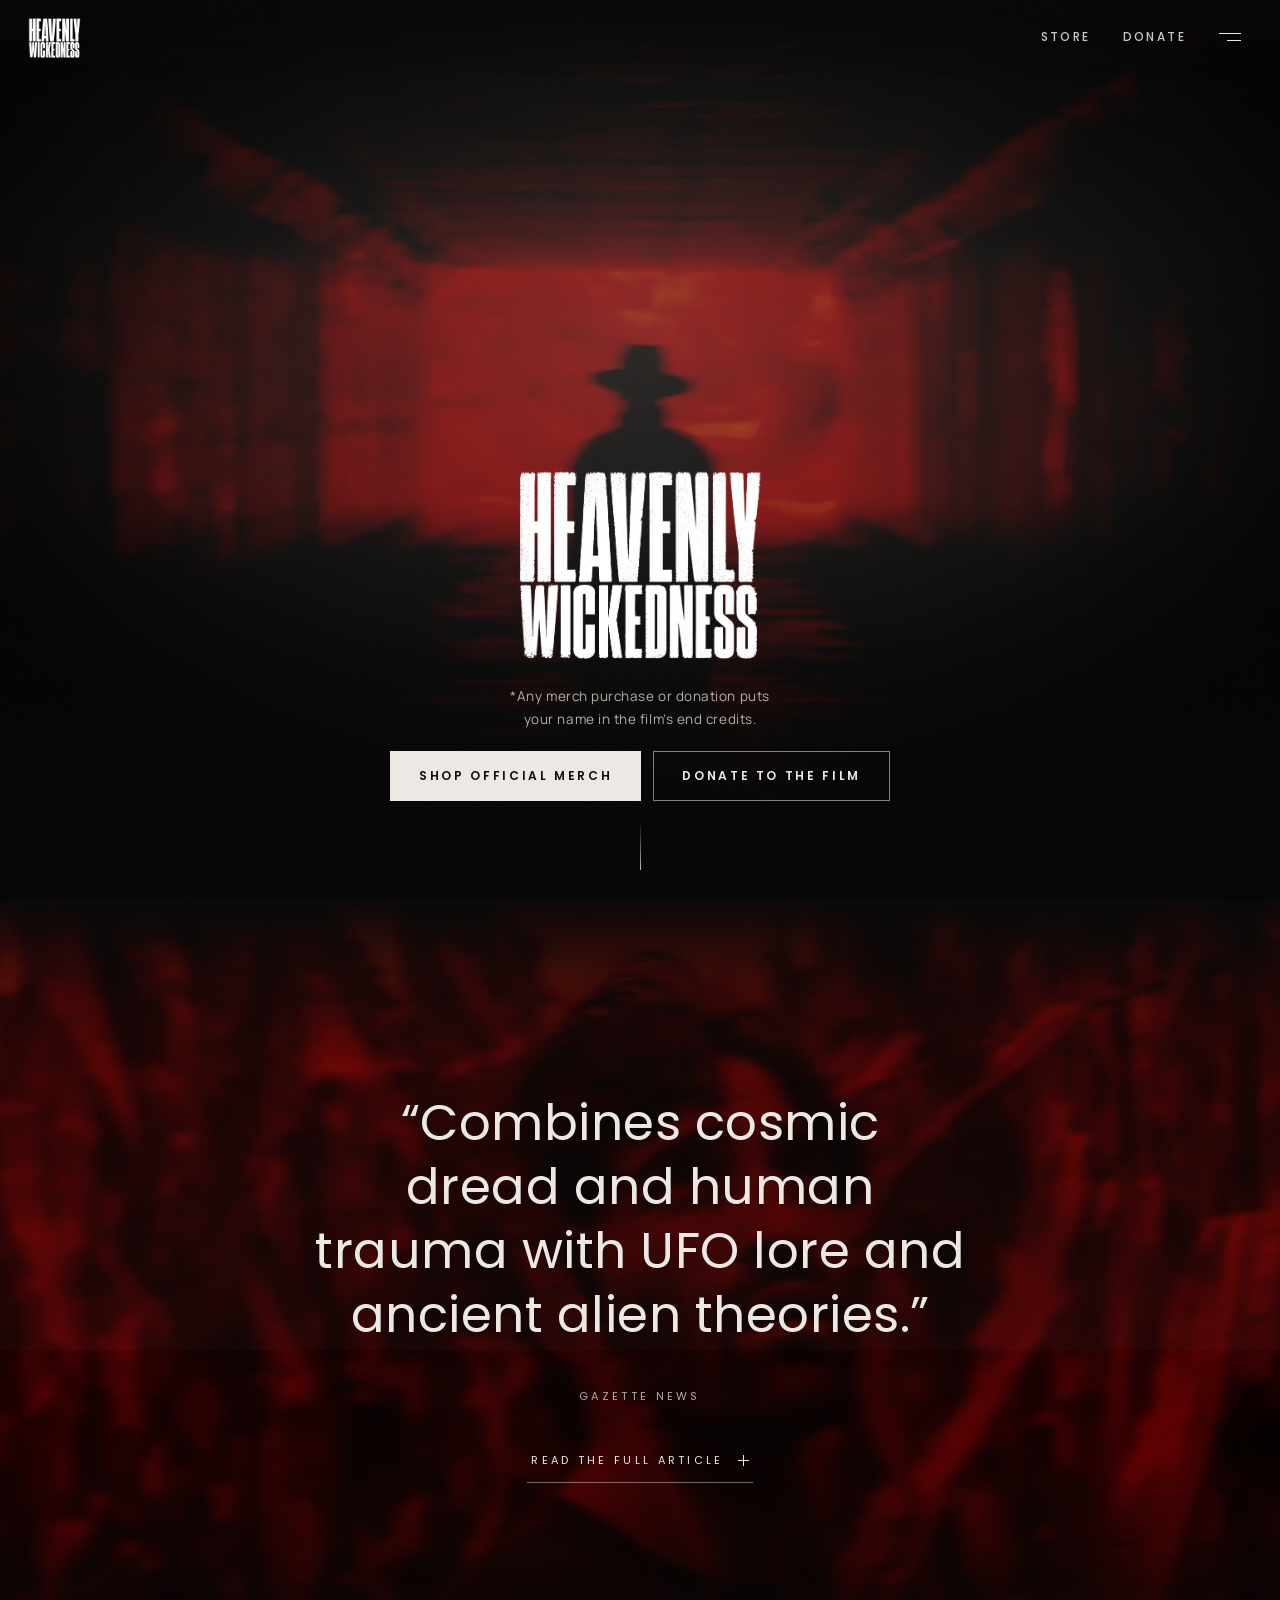
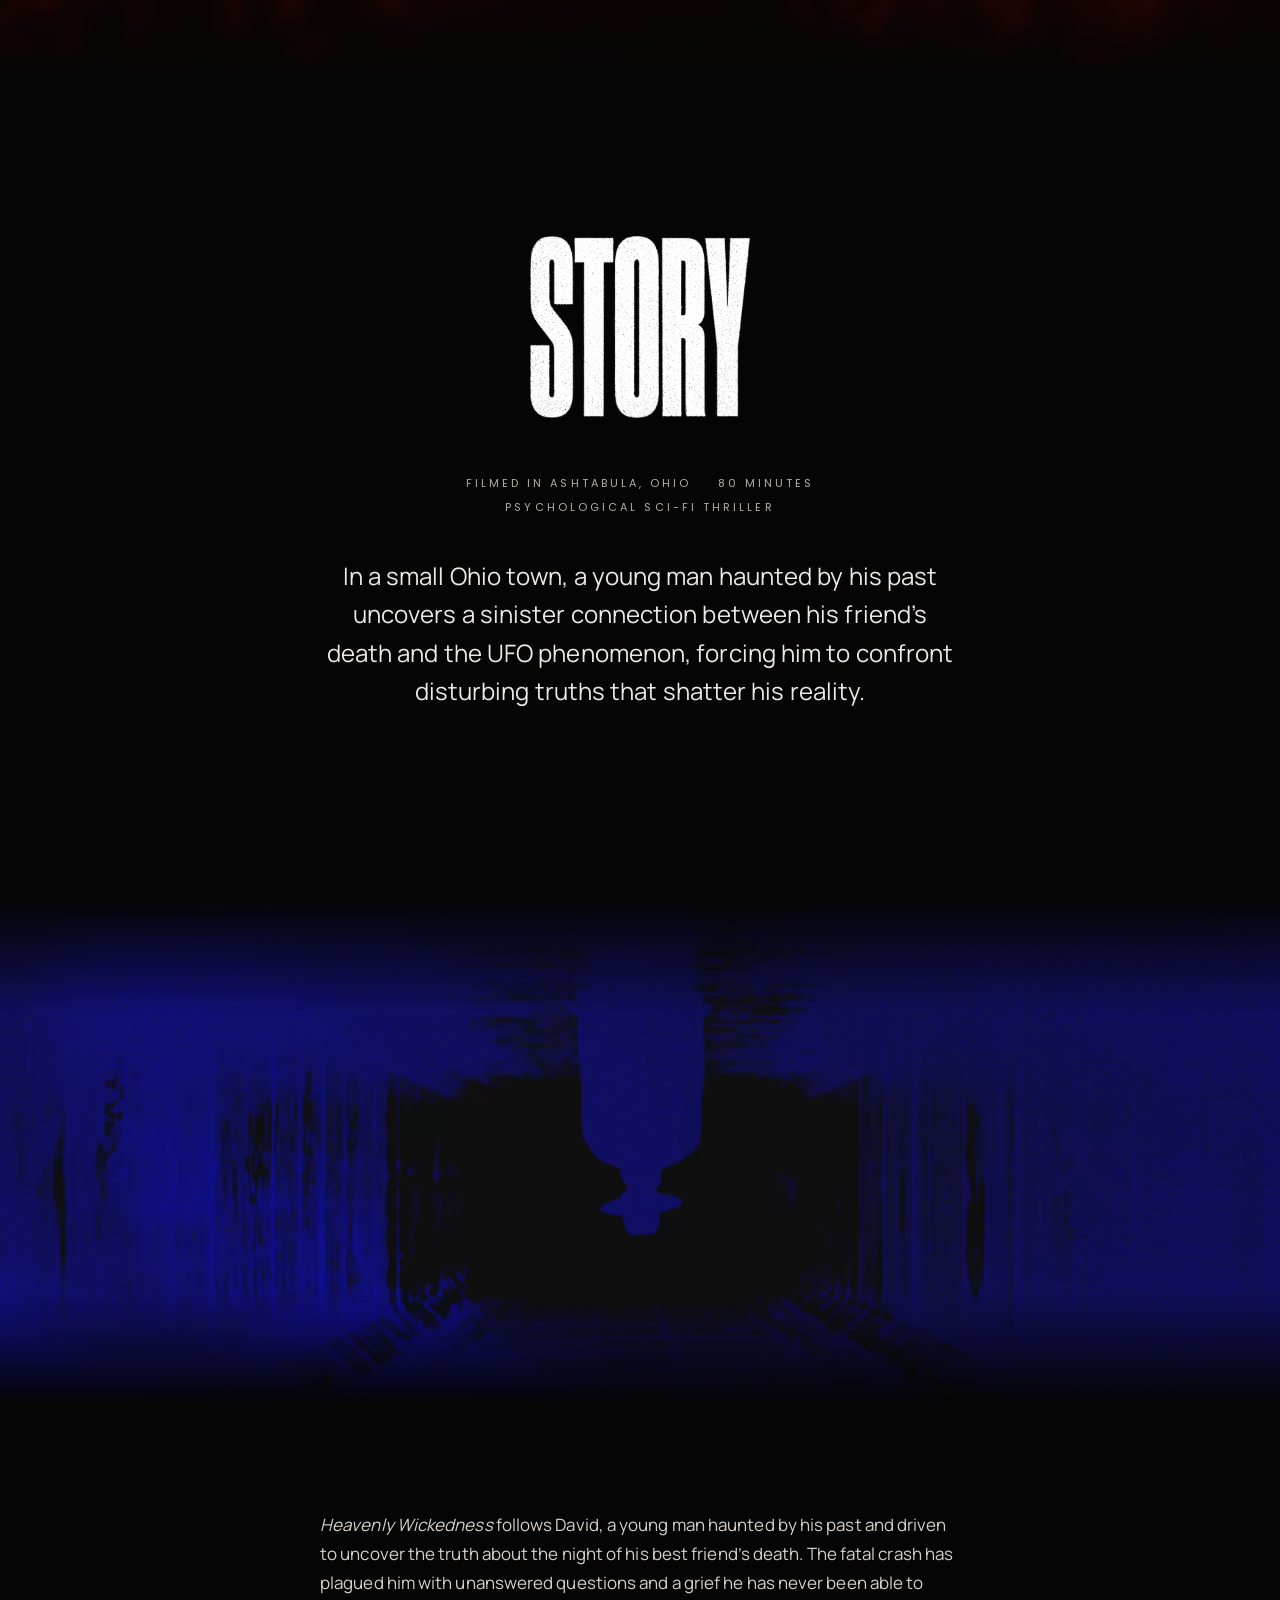
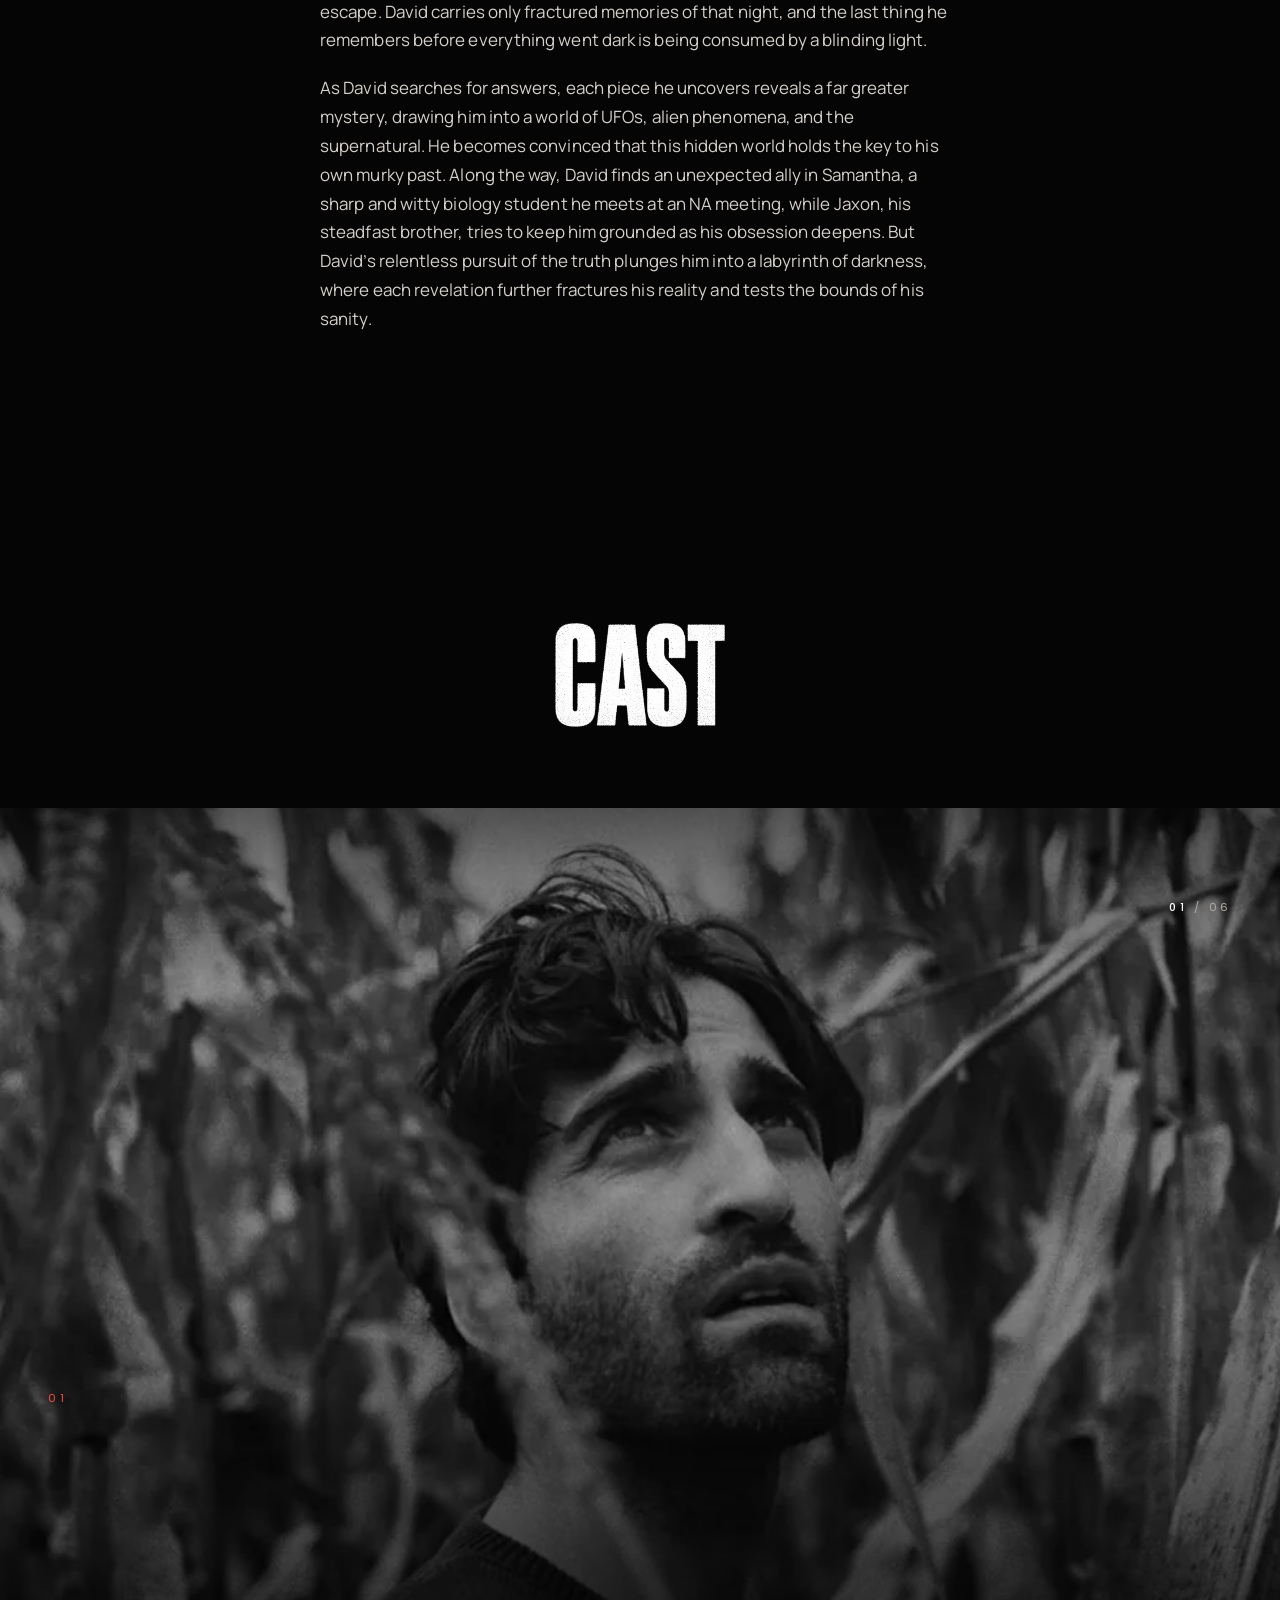
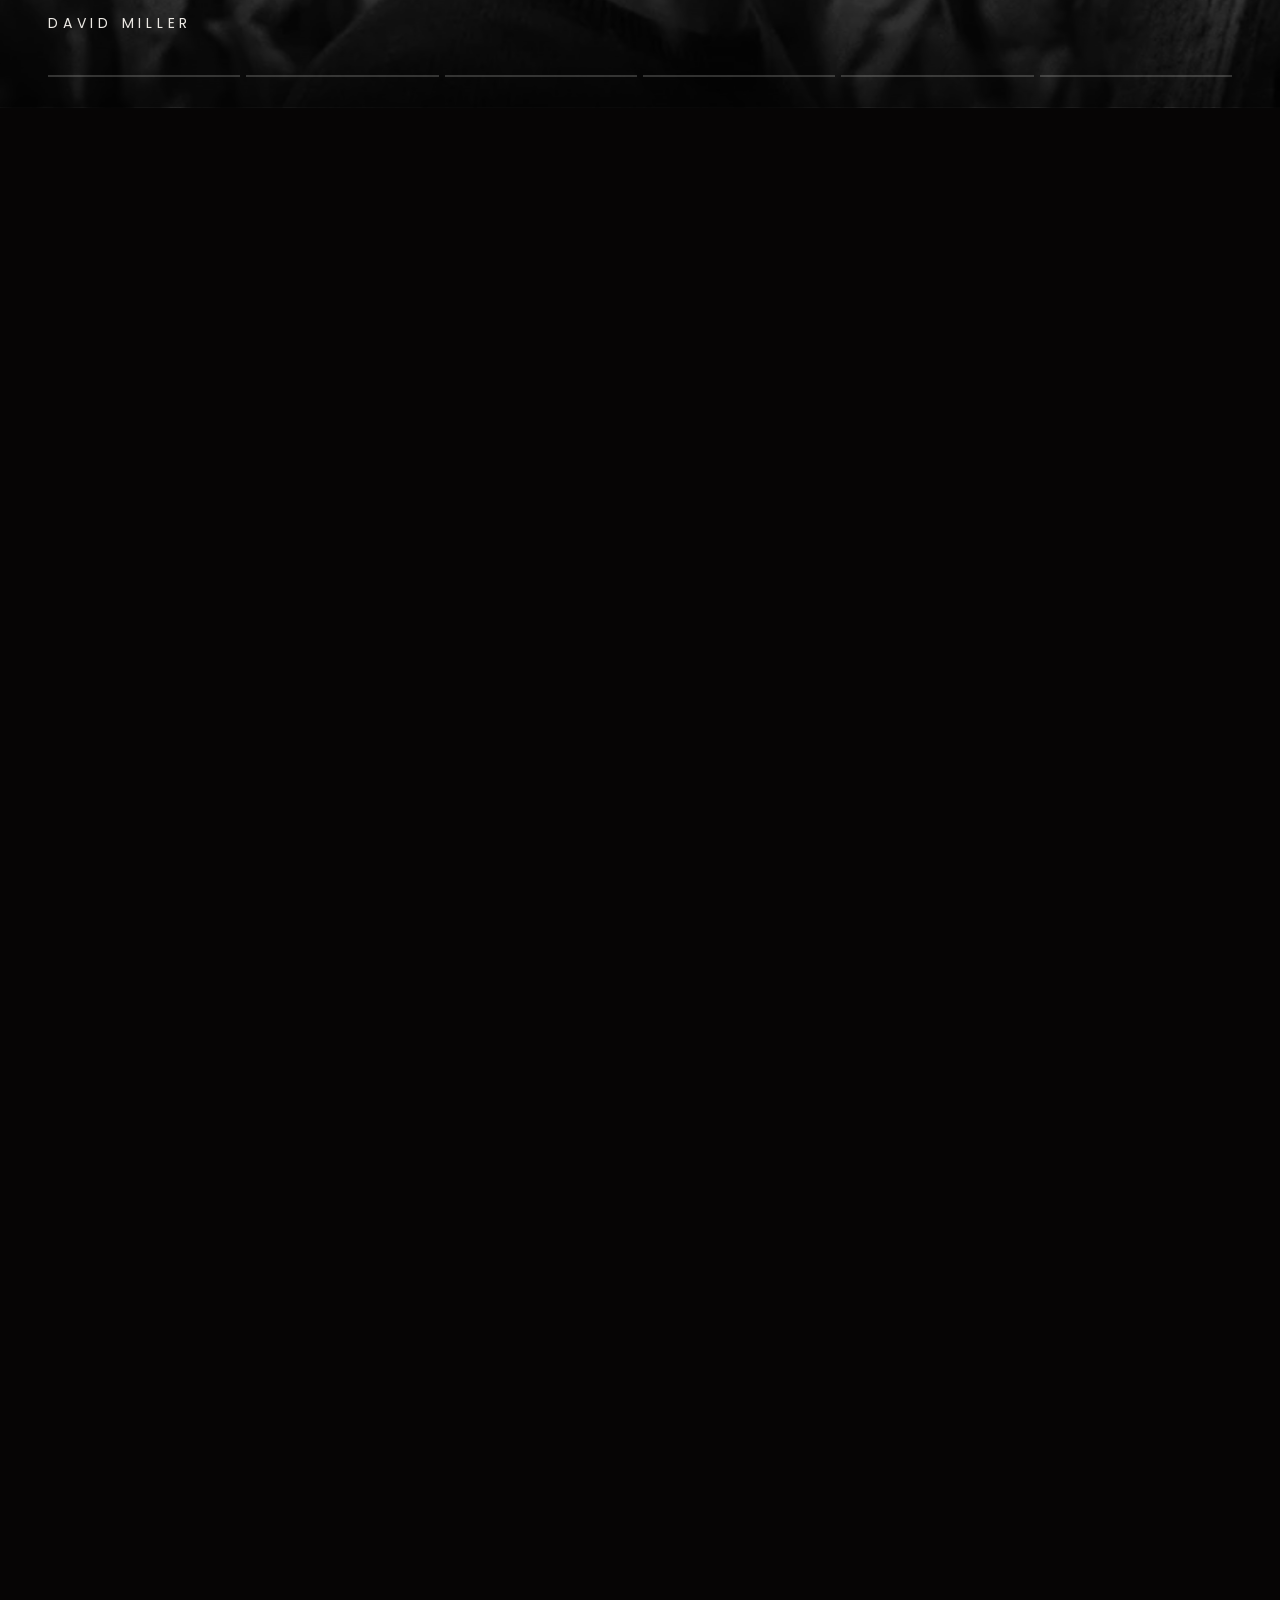
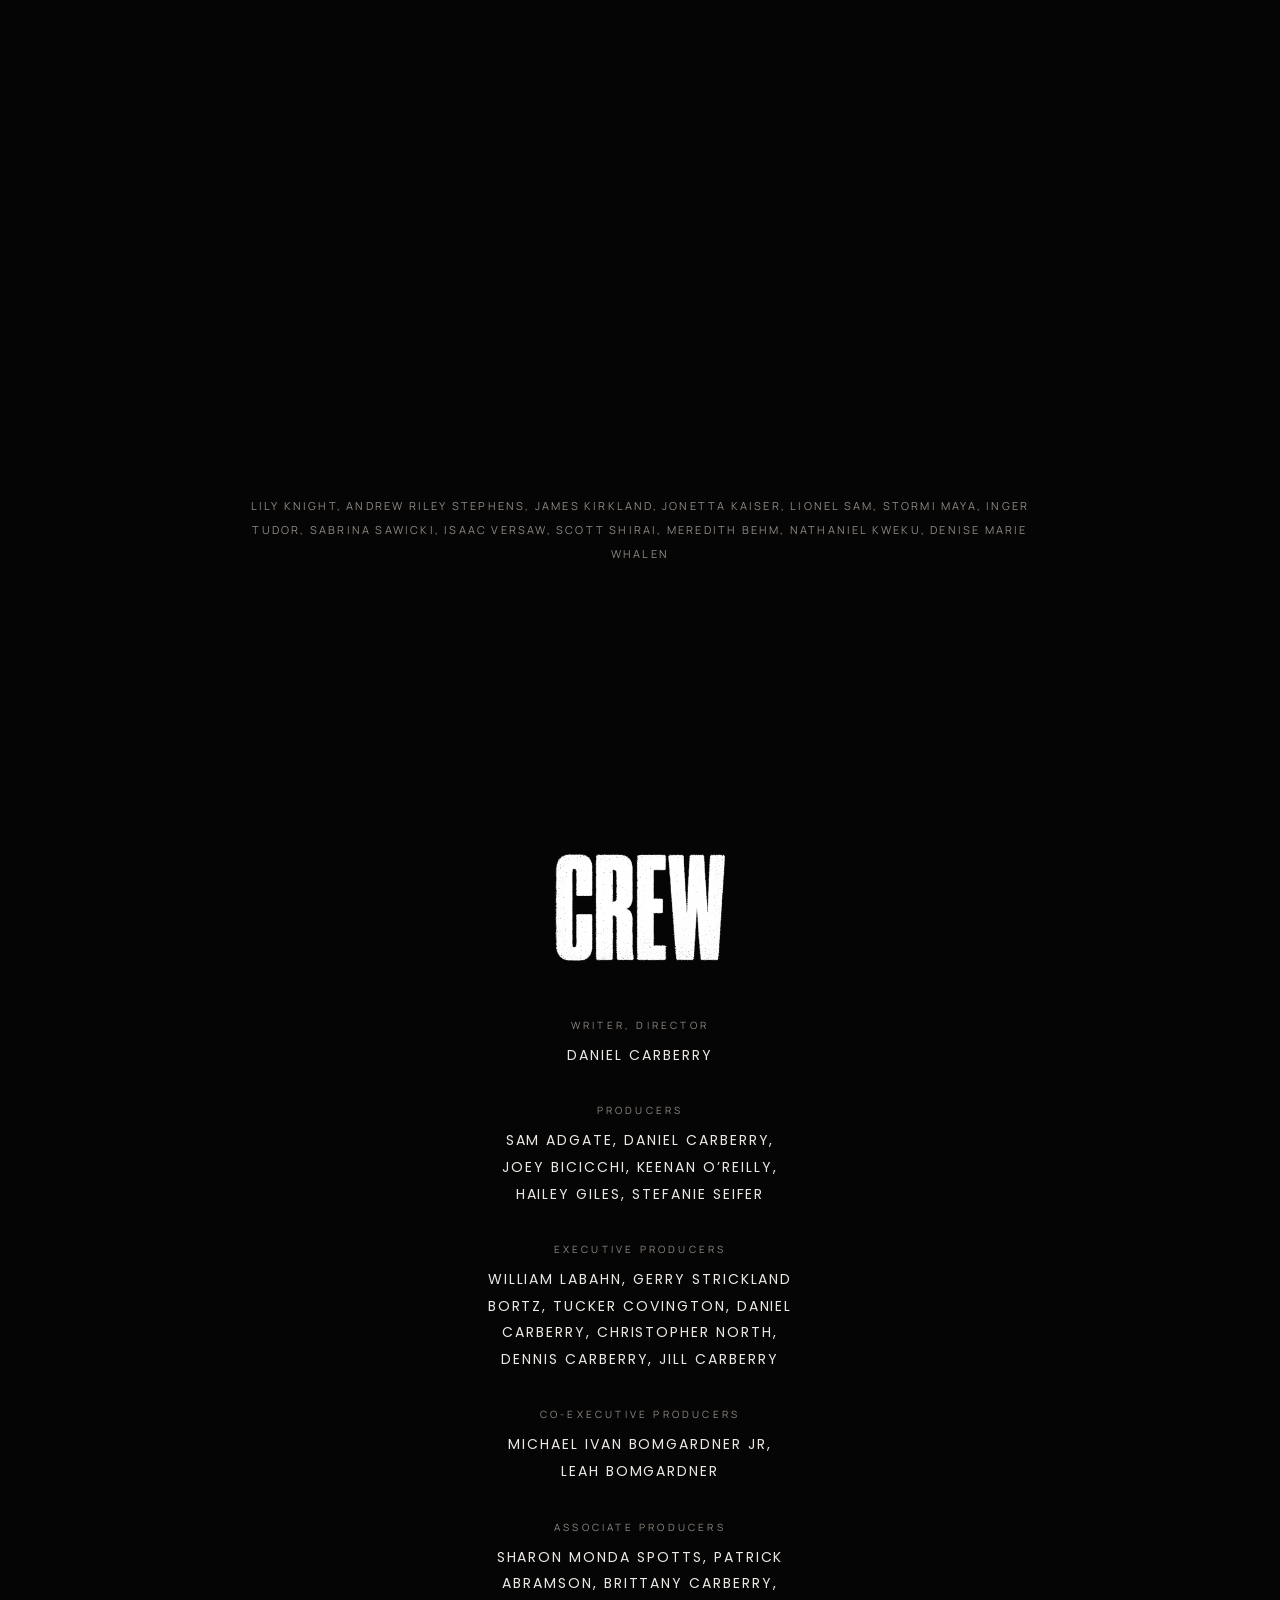
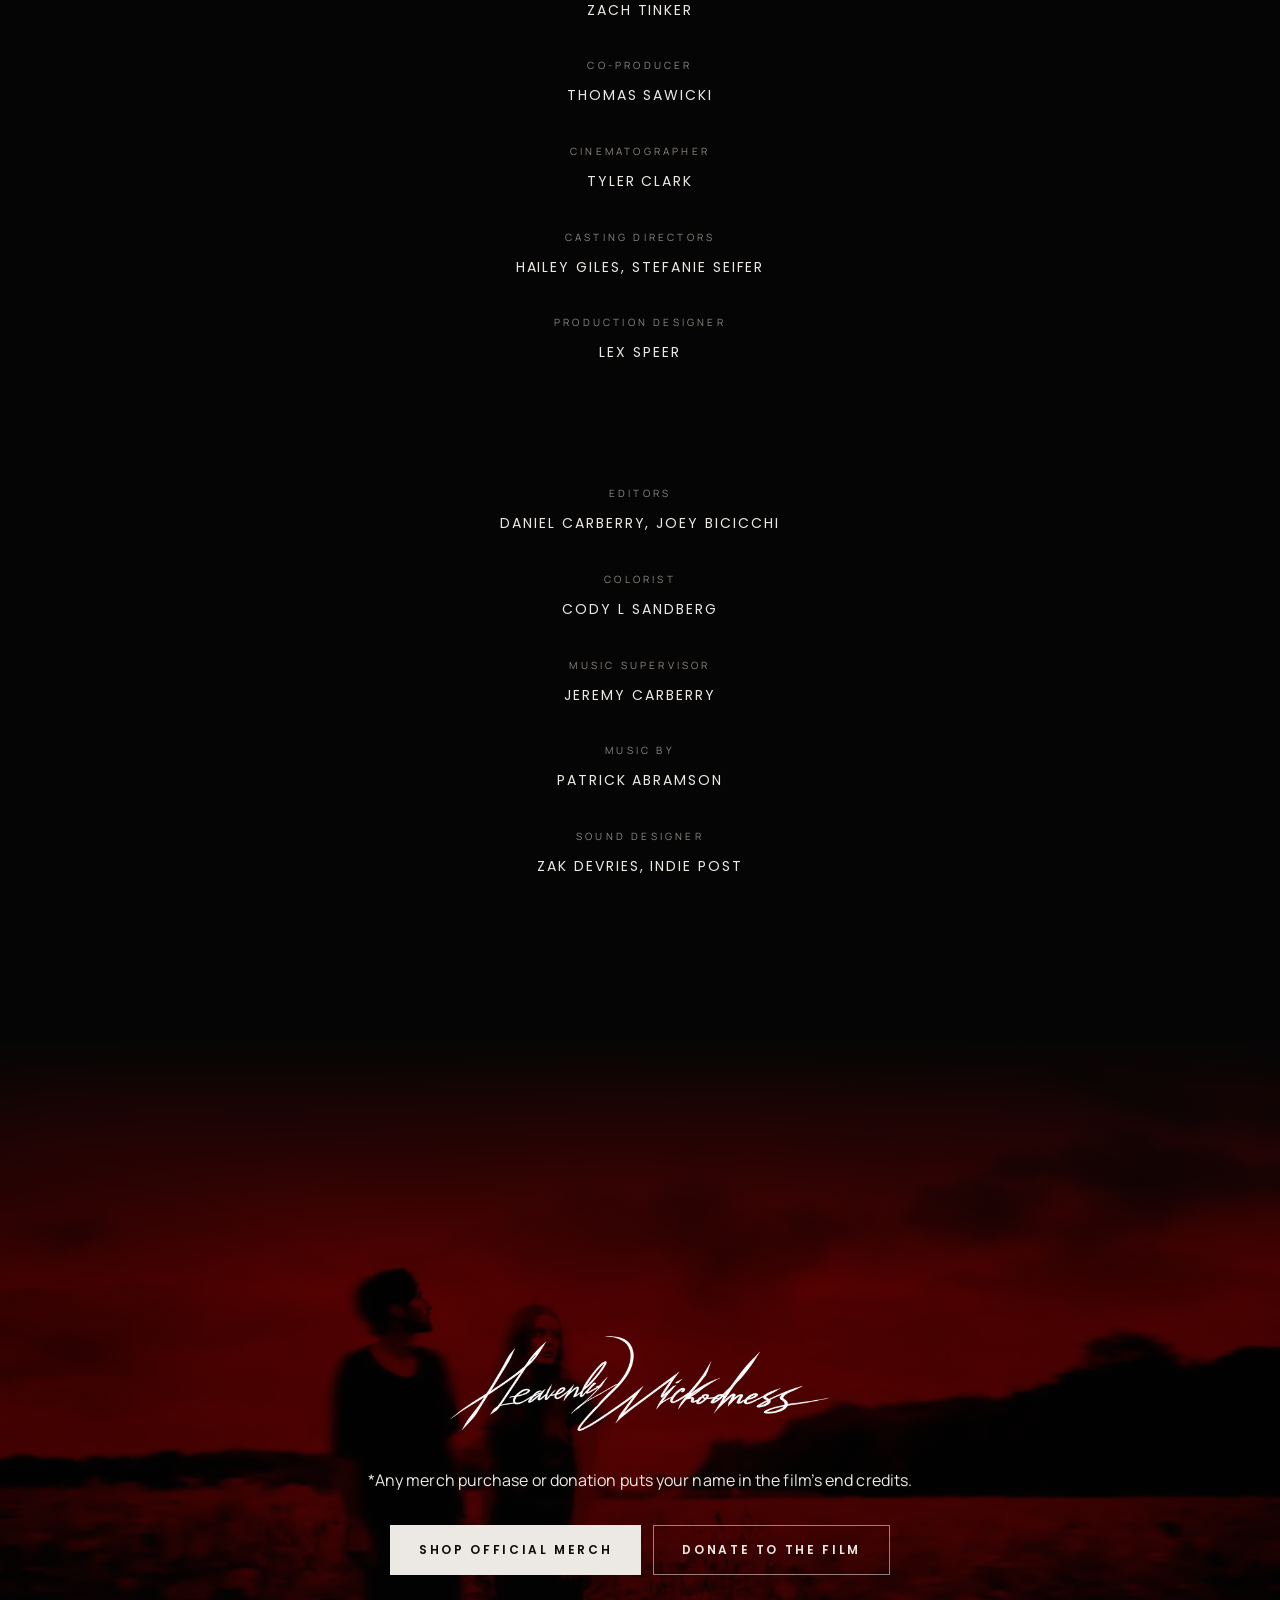
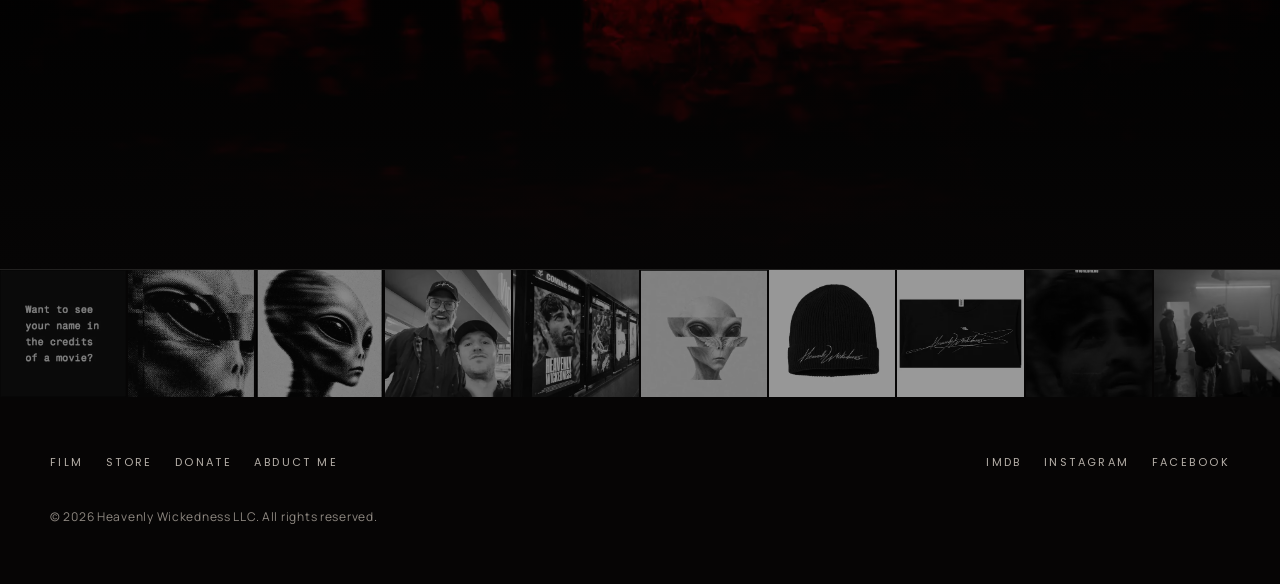
==== commit 791d9de2: "Cast sequence, transparent signature, tunnel clip, Gazette overlay" ====
--- a/index.html
+++ b/index.html
@@ -61,43 +61,21 @@
   <a class="cue" href="#enter" aria-label="Skip to Content"></a>
 </section>
 
-<section class="passage center" id="enter">
-  <div class="wrap">
-    <p class="quote" data-reveal>“Combines cosmic dread and human trauma with UFO lore and ancient alien theories.”</p>
-    <p class="source" data-reveal>Gazette News</p>
-  </div>
-</section>
-
-<div class="scene" aria-hidden="true">
-  <img src="/assets/img/cornred-800.webp" srcset="/assets/img/cornred-800.webp 800w, /assets/img/cornred-1400.webp 1400w, /assets/img/cornred-2000.webp 2000w" sizes="100vw" alt="" width="2000" height="814" loading="lazy" decoding="async">
-  <div class="veil"></div>
-</div>
-
-<section class="passage center" aria-labelledby="story-h">
-  <div class="read">
-    <h2 id="story-h" class="sr">Story</h2>
-    <img class="label" src="/assets/img/label-story-600.webp" alt="STORY" width="600" height="495" loading="lazy" data-reveal="fade">
-    <ul class="meta" data-reveal>
-      <li>Filmed in Ashtabula, Ohio</li>
-      <li>80 Minutes</li>
-      <li>Psychological Sci-Fi Thriller</li>
-    </ul>
-    <p class="lede" data-reveal>In a small Ohio town, a young man haunted by his past uncovers a sinister connection between his friend’s death and the UFO phenomenon, forcing him to confront disturbing truths that shatter his reality.</p>
-  </div>
-</section>
-
-<div class="scene short" aria-hidden="true">
-  <img src="/assets/img/joeyclose-800.webp" srcset="/assets/img/joeyclose-800.webp 800w, /assets/img/joeyclose-1400.webp 1400w, /assets/img/joeyclose-2000.webp 2000w" sizes="100vw" alt="" width="2000" height="813" loading="lazy" decoding="async">
-  <div class="veil"></div>
-</div>
-
-<section class="passage tight">
-  <div class="read prose">
-    <p data-reveal><em>Heavenly Wickedness</em> follows David, a young man haunted by his past and driven to uncover the truth about the night of his best friend’s death. The fatal crash has plagued him with unanswered questions and a grief he has never been able to escape. David carries only fractured memories of that night, and the last thing he remembers before everything went dark is being consumed by a blinding light.</p>
-      <p data-reveal>As David searches for answers, each piece he uncovers reveals a far greater mystery, drawing him into a world of UFOs, alien phenomena, and the supernatural. He becomes convinced that this hidden world holds the key to his own murky past. Along the way, David finds an unexpected ally in Samantha, a sharp and witty biology student he meets at an NA meeting, while Jaxon, his steadfast brother, tries to keep him grounded as his obsession deepens. But David’s relentless pursuit of the truth plunges him into a labyrinth of darkness, where each revelation further fractures his reality and tests the bounds of his sanity.</p>
-    <details class="press" data-reveal>
-      <summary>Gazette News</summary>
-      <div class="prose">
+<section class="gazette" id="enter" aria-label="Gazette News">
+  <div class="scene gazette-scene">
+    <img src="/assets/img/cornred-800.webp" srcset="/assets/img/cornred-800.webp 800w, /assets/img/cornred-1400.webp 1400w, /assets/img/cornred-2000.webp 2000w" sizes="100vw" alt="" width="2000" height="814" loading="lazy" decoding="async">
+    <div class="veil" aria-hidden="true"></div>
+    <div class="gazette-over">
+      <blockquote class="gazette-quote" cite="#gazette-full">
+        <p class="quote">“Combines cosmic dread and human trauma with UFO lore and ancient alien theories.”</p>
+        <footer class="source">Gazette News</footer>
+      </blockquote>
+      <button type="button" class="gazette-toggle" aria-expanded="false" aria-controls="gazette-full" data-gazette-toggle><span data-gazette-label>Read the full article</span><i aria-hidden="true"></i></button>
+    </div>
+  </div>
+  <div class="gazette-full" id="gazette-full" data-gazette-full>
+    <div class="gazette-inner">
+      <div class="read prose">
       <p>What begins with a mysterious fatal car crash takes a troubled man down a rabbit hole of UFOs, supernatural phenomena, theology and questions about his own sanity in “Heavenly Wickedness,” a psychological science-fiction thriller directed by Ashtabula native Daniel Carberry.</p>
       <p>The film follows David (Joey Bicicchi), an intellectually gifted, but troubled man who becomes obsessed with investigating the death of his best friend.</p>
       <p>As his investigation progresses, the boundaries between psychological trauma, supernatural forces and extraterrestrial phenomena become increasingly difficult to distinguish.</p>
@@ -113,56 +91,131 @@
       <p>The film’s biblical references are unusually substantial for a science-fiction thriller, but they are woven into the story rather than presented as exposition. Viewers familiar with Scripture and theology may find additional layers of foreshadowing and meaning, while those less familiar with the material can follow the story without needing to understand every reference.</p>
       <p>The film’s tight pacing also helps balance its disparate elements. The story moves steadily without feeling rushed, while the chemistry among the actors gives the characters’ relationships enough weight to make their conflicts and eventual resolutions matter. The first private screening of the mostly finished movie was held Saturday, Sept. 12, at 6 p.m. at J-PAL Cinemas. A question-and-answer session with Carberry followed at 8 p.m. at the Riverbend Hotel.</p>
       </div>
-    </details>
-  </div>
-</section>
-
-<section class="passage" aria-labelledby="cast-h" data-cast-section>
-  <div class="cast-stage" aria-hidden="true">
-    <div class="cast-stage-pics">
-      <img class="cast-stage-pic" alt="">
-      <img class="cast-stage-pic" alt="">
-    </div>
-    <div class="cast-stage-veil"></div>
-    <div class="cast-stage-who">
-      <span class="cast-stage-name"></span>
-      <span class="cast-stage-role"></span>
-    </div>
-    <button type="button" class="cast-stage-close" aria-label="Close">Close</button>
+    </div>
+  </div>
+</section>
+
+<section class="passage center" aria-labelledby="story-h">
+  <div class="read">
+    <h2 id="story-h" class="sr">Story</h2>
+    <img class="label" src="/assets/img/label-story-600.webp" alt="STORY" width="600" height="495" loading="lazy" data-reveal="fade">
+    <ul class="meta" data-reveal>
+      <li>Filmed in Ashtabula, Ohio</li>
+      <li>80 Minutes</li>
+      <li>Psychological Sci-Fi Thriller</li>
+    </ul>
+    <p class="lede" data-reveal>In a small Ohio town, a young man haunted by his past uncovers a sinister connection between his friend’s death and the UFO phenomenon, forcing him to confront disturbing truths that shatter his reality.</p>
+  </div>
+</section>
+
+<div class="scene short scene-video" aria-hidden="true">
+  <img class="scene-poster" src="/assets/img/tunnel-poster-960.webp" srcset="/assets/img/tunnel-poster-960.webp 960w, /assets/img/tunnel-poster-1920.webp 1920w" sizes="100vw" alt="" width="1920" height="1080" loading="lazy" decoding="async">
+  <video muted loop playsinline preload="none" width="1920" height="1080" disablepictureinpicture disableremoteplayback tabindex="-1" data-lazy-video>
+    <source data-src="/assets/video/tunnel-960.webm" type="video/webm" media="(max-width: 900px)">
+    <source data-src="/assets/video/tunnel-960.mp4" type="video/mp4" media="(max-width: 900px)">
+    <source data-src="/assets/video/tunnel-1920.webm" type="video/webm">
+    <source data-src="/assets/video/tunnel-1920.mp4" type="video/mp4">
+  </video>
+  <div class="veil"></div>
+</div>
+
+<section class="passage tight">
+  <div class="read prose">
+    <p data-reveal><em>Heavenly Wickedness</em> follows David, a young man haunted by his past and driven to uncover the truth about the night of his best friend’s death. The fatal crash has plagued him with unanswered questions and a grief he has never been able to escape. David carries only fractured memories of that night, and the last thing he remembers before everything went dark is being consumed by a blinding light.</p>
+      <p data-reveal>As David searches for answers, each piece he uncovers reveals a far greater mystery, drawing him into a world of UFOs, alien phenomena, and the supernatural. He becomes convinced that this hidden world holds the key to his own murky past. Along the way, David finds an unexpected ally in Samantha, a sharp and witty biology student he meets at an NA meeting, while Jaxon, his steadfast brother, tries to keep him grounded as his obsession deepens. But David’s relentless pursuit of the truth plunges him into a labyrinth of darkness, where each revelation further fractures his reality and tests the bounds of his sanity.</p>
+  </div>
+</section>
+
+<section class="cast" aria-labelledby="cast-h" data-cast style="--n:6">
+  <div class="cast-intro">
+    <h2 id="cast-h" class="sr">Cast</h2>
+    <img class="label sm" src="/assets/img/label-cast-600.webp" alt="" width="600" height="367" loading="lazy" data-reveal="fade">
+  </div>
+  <div class="cast-track">
+    <div class="cast-pin">
+      <ol class="cast-frames">
+        <li class="cast-frame cast-joey side-l" data-cast-frame>
+          <picture>
+            <source media="(orientation: portrait)" srcset="/assets/img/cast-joey-thumb-450.webp 450w, /assets/img/cast-joey-thumb-900.webp 764w" sizes="100vw">
+            <img class="cast-img" src="/assets/img/poster-joey-800.webp" srcset="/assets/img/poster-joey-800.webp 800w, /assets/img/poster-joey-1400.webp 1400w, /assets/img/poster-joey-2000.webp 1800w" sizes="100vw" alt="Joey Bicicchi as David Miller" width="1800" height="733" loading="lazy" decoding="async" style="object-position:56% 30%">
+          </picture>
+          <div class="cast-shade" aria-hidden="true"></div>
+          <div class="cast-who">
+            <span class="cast-no" aria-hidden="true">01</span>
+            <h3 class="cast-name"><span class="ln"><span>Joey</span></span> <span class="ln"><span>Bicicchi</span></span></h3>
+            <p class="cast-role"><span class="sr">as </span>David Miller</p>
+          </div>
+        </li>
+        <li class="cast-frame cast-samantha side-l" data-cast-frame>
+          <picture>
+            <source media="(orientation: portrait)" srcset="/assets/img/cast-samantha-thumb-450.webp 450w, /assets/img/cast-samantha-thumb-900.webp 900w, /assets/img/cast-samantha-thumb-1500.webp 1500w" sizes="100vw">
+            <img class="cast-img" src="/assets/img/cast-samantha-600.webp" srcset="/assets/img/cast-samantha-600.webp 600w, /assets/img/cast-samantha-1000.webp 1000w, /assets/img/cast-samantha-1800.webp 1800w" sizes="100vw" alt="Abigail Cowen as Samantha Maxwell" width="1800" height="1235" loading="lazy" decoding="async" style="object-position:50% 30%">
+          </picture>
+          <div class="cast-shade" aria-hidden="true"></div>
+          <div class="cast-who">
+            <span class="cast-no" aria-hidden="true">02</span>
+            <h3 class="cast-name"><span class="ln"><span>Abigail</span></span> <span class="ln"><span>Cowen</span></span></h3>
+            <p class="cast-role"><span class="sr">as </span>Samantha Maxwell</p>
+          </div>
+        </li>
+        <li class="cast-frame cast-coach side-r" data-cast-frame>
+          <img class="cast-img" src="/assets/img/cast-coach-600.webp" srcset="/assets/img/cast-coach-600.webp 600w, /assets/img/cast-coach-1000.webp 1000w, /assets/img/cast-coach-1800.webp 1800w" sizes="(orientation: portrait) 180vw, 100vw" alt="Mason Versaw as Jaxon Miller" width="1800" height="731" loading="lazy" decoding="async" style="object-position:0% 50%">
+          <div class="cast-shade" aria-hidden="true"></div>
+          <div class="cast-who">
+            <span class="cast-no" aria-hidden="true">03</span>
+            <h3 class="cast-name"><span class="ln"><span>Mason</span></span> <span class="ln"><span>Versaw</span></span></h3>
+            <p class="cast-role"><span class="sr">as </span>Jaxon Miller</p>
+          </div>
+        </li>
+        <li class="cast-frame cast-jaxon side-r" data-cast-frame>
+          <picture>
+            <source media="(orientation: portrait)" srcset="/assets/img/cast-jaxon-thumb-450.webp 450w, /assets/img/cast-jaxon-thumb-900.webp 900w, /assets/img/cast-jaxon-thumb-1500.webp 1500w" sizes="100vw">
+            <img class="cast-img" src="/assets/img/cast-jaxon-600.webp" srcset="/assets/img/cast-jaxon-600.webp 600w, /assets/img/cast-jaxon-1000.webp 1000w, /assets/img/cast-jaxon-1800.webp 1800w" sizes="100vw" alt="François Chau as Coach Evans" width="1800" height="948" loading="lazy" decoding="async" style="object-position:0% 35%">
+          </picture>
+          <div class="cast-shade" aria-hidden="true"></div>
+          <div class="cast-who">
+            <span class="cast-no" aria-hidden="true">04</span>
+            <h3 class="cast-name"><span class="ln"><span>François</span></span> <span class="ln"><span>Chau</span></span></h3>
+            <p class="cast-role"><span class="sr">as </span>Coach Evans</p>
+          </div>
+        </li>
+        <li class="cast-frame cast-larson side-l" data-cast-frame>
+          <picture>
+            <source media="(orientation: portrait)" srcset="/assets/img/cast-larson-thumb-450.webp 450w, /assets/img/cast-larson-thumb-900.webp 900w, /assets/img/cast-larson-thumb-1500.webp 1500w" sizes="100vw">
+            <img class="cast-img" src="/assets/img/cast-larson-600.webp" srcset="/assets/img/cast-larson-600.webp 600w, /assets/img/cast-larson-1000.webp 1000w, /assets/img/cast-larson-1800.webp 1800w" sizes="100vw" alt="Michael Buscemi as Mr. Larson" width="1800" height="1235" loading="lazy" decoding="async" style="object-position:58% 45%">
+          </picture>
+          <div class="cast-shade" aria-hidden="true"></div>
+          <div class="cast-who">
+            <span class="cast-no" aria-hidden="true">05</span>
+            <h3 class="cast-name"><span class="ln"><span>Michael</span></span> <span class="ln"><span>Buscemi</span></span></h3>
+            <p class="cast-role"><span class="sr">as </span>Mr. Larson</p>
+          </div>
+        </li>
+        <li class="cast-frame cast-mike side-r" data-cast-frame>
+          <picture>
+            <source media="(orientation: portrait)" srcset="/assets/img/cast-mike-thumb-450.webp 450w, /assets/img/cast-mike-thumb-900.webp 900w, /assets/img/cast-mike-thumb-1500.webp 1500w" sizes="100vw">
+            <img class="cast-img" src="/assets/img/cast-mike-600.webp" srcset="/assets/img/cast-mike-600.webp 600w, /assets/img/cast-mike-1000.webp 1000w, /assets/img/cast-mike-1800.webp 1800w" sizes="100vw" alt="Bryant Carroll as Mike" width="1800" height="948" loading="lazy" decoding="async" style="object-position:100% 35%">
+          </picture>
+          <div class="cast-shade" aria-hidden="true"></div>
+          <div class="cast-who">
+            <span class="cast-no" aria-hidden="true">06</span>
+            <h3 class="cast-name"><span class="ln"><span>Bryant</span></span> <span class="ln"><span>Carroll</span></span></h3>
+            <p class="cast-role"><span class="sr">as </span>Mike</p>
+          </div>
+        </li>
+      </ol>
+      <div class="cast-hud" aria-hidden="true"><span class="cast-count"><b data-cast-now>01</b> / 06</span></div>
+      <nav class="cast-ticks" aria-label="Cast">
+        <button type="button" class="cast-tick" data-cast-go="0" aria-label="Joey Bicicchi as David Miller"><span></span></button>
+        <button type="button" class="cast-tick" data-cast-go="1" aria-label="Abigail Cowen as Samantha Maxwell"><span></span></button>
+        <button type="button" class="cast-tick" data-cast-go="2" aria-label="Mason Versaw as Jaxon Miller"><span></span></button>
+        <button type="button" class="cast-tick" data-cast-go="3" aria-label="François Chau as Coach Evans"><span></span></button>
+        <button type="button" class="cast-tick" data-cast-go="4" aria-label="Michael Buscemi as Mr. Larson"><span></span></button>
+        <button type="button" class="cast-tick" data-cast-go="5" aria-label="Bryant Carroll as Mike"><span></span></button>
+      </nav>
+    </div>
   </div>
   <div class="wrap">
-    <h2 id="cast-h" class="sr">Cast</h2>
-    <div class="cast-rise">
-      <img class="label sm" src="/assets/img/label-cast-600.webp" alt="CAST" width="600" height="367" loading="lazy" data-reveal="fade">
-    </div>
-    <figure class="cast-feature" data-reveal>
-      <img src="/assets/img/poster-joey-800.webp" srcset="/assets/img/poster-joey-800.webp 800w, /assets/img/poster-joey-1400.webp 1400w, /assets/img/poster-joey-2000.webp 1800w" sizes="(min-width: 1180px) 1180px, 100vw" alt="Joey Bicicchi as David Miller" width="1800" height="733" loading="lazy" decoding="async">
-      <figcaption class="who">Joey Bicicchi <small>David Miller</small></figcaption>
-    </figure>
-    <div class="cast-rise">
-      <div class="cast-grid">
-      <figure class="p-samantha" data-reveal data-cast data-cast-src="/assets/img/cast-samantha-1800.webp" data-cast-pos="58% 22%" data-cast-name="Abigail Cowen" data-cast-role="Samantha Maxwell" tabindex="0" role="button" aria-label="Abigail Cowen as Samantha Maxwell, view portrait">
-        <img src="/assets/img/cast-samantha-thumb-450.webp" srcset="/assets/img/cast-samantha-thumb-450.webp 450w, /assets/img/cast-samantha-thumb-900.webp 900w, /assets/img/cast-samantha-thumb-1500.webp 1500w" sizes="(min-width: 900px) 20vw, 46vw" alt="Abigail Cowen as Samantha Maxwell" width="1500" height="2000" loading="lazy" decoding="async">
-        <figcaption class="who">Abigail Cowen <small>Samantha Maxwell</small></figcaption>
-      </figure>
-      <figure class="p-coach" data-reveal data-cast data-cast-src="/assets/img/cast-coach-1800.webp" data-cast-src-portrait="/assets/img/cast-coach-thumb-1500.webp" data-cast-pos="0% 45%" data-cast-name="Mason Versaw" data-cast-role="Jaxon Miller" tabindex="0" role="button" aria-label="Mason Versaw as Jaxon Miller, view portrait">
-        <img src="/assets/img/cast-coach-thumb-450.webp" srcset="/assets/img/cast-coach-thumb-450.webp 450w, /assets/img/cast-coach-thumb-900.webp 900w, /assets/img/cast-coach-thumb-1500.webp 1500w" sizes="(min-width: 900px) 20vw, 46vw" alt="Mason Versaw as Jaxon Miller" width="1500" height="2000" loading="lazy" decoding="async">
-        <figcaption class="who">Mason Versaw <small>Jaxon Miller</small></figcaption>
-      </figure>
-      <figure class="p-jaxon" data-reveal data-cast data-cast-src="/assets/img/cast-jaxon-1800.webp" data-cast-src-portrait="/assets/img/cast-jaxon-thumb-1500.webp" data-cast-pos="32% 18%" data-cast-name="François Chau" data-cast-role="Coach Evans" tabindex="0" role="button" aria-label="François Chau as Coach Evans, view portrait">
-        <img src="/assets/img/cast-jaxon-thumb-450.webp" srcset="/assets/img/cast-jaxon-thumb-450.webp 450w, /assets/img/cast-jaxon-thumb-900.webp 900w, /assets/img/cast-jaxon-thumb-1500.webp 1500w" sizes="(min-width: 900px) 20vw, 46vw" alt="François Chau as Coach Evans" width="1500" height="2000" loading="lazy" decoding="async">
-        <figcaption class="who">François Chau <small>Coach Evans</small></figcaption>
-      </figure>
-      <figure class="p-larson" data-reveal data-cast data-cast-src="/assets/img/cast-larson-1800.webp" data-cast-src-portrait="/assets/img/cast-larson-thumb-1500.webp" data-cast-pos="50% 22%" data-cast-name="Michael Buscemi" data-cast-role="Mr. Larson" tabindex="0" role="button" aria-label="Michael Buscemi as Mr. Larson, view portrait">
-        <img src="/assets/img/cast-larson-thumb-450.webp" srcset="/assets/img/cast-larson-thumb-450.webp 450w, /assets/img/cast-larson-thumb-900.webp 900w, /assets/img/cast-larson-thumb-1500.webp 1500w" sizes="(min-width: 900px) 20vw, 46vw" alt="Michael Buscemi as Mr. Larson" width="1500" height="2000" loading="lazy" decoding="async">
-        <figcaption class="who">Michael Buscemi <small>Mr. Larson</small></figcaption>
-      </figure>
-      <figure class="p-mike" data-reveal data-cast data-cast-src="/assets/img/cast-mike-1800.webp" data-cast-pos="52% 18%" data-cast-name="Bryant Carroll" data-cast-role="Mike" tabindex="0" role="button" aria-label="Bryant Carroll as Mike, view portrait">
-        <img src="/assets/img/cast-mike-thumb-450.webp" srcset="/assets/img/cast-mike-thumb-450.webp 450w, /assets/img/cast-mike-thumb-900.webp 900w, /assets/img/cast-mike-thumb-1500.webp 1500w" sizes="(min-width: 900px) 20vw, 46vw" alt="Bryant Carroll as Mike" width="1500" height="2000" loading="lazy" decoding="async">
-        <figcaption class="who">Bryant Carroll <small>Mike</small></figcaption>
-      </figure>
-      </div>
-    </div>
     <p class="ensemble" data-reveal>Lily Knight, Andrew Riley Stephens, James Kirkland, Jonetta Kaiser, Lionel Sam, Stormi Maya, Inger Tudor, Sabrina Sawicki, Isaac Versaw, Scott Shirai, Meredith Behm, Nathaniel Kweku, Denise Marie Whalen</p>
   </div>
 </section>
@@ -195,7 +248,7 @@
   <img src="/assets/img/redpair-800.webp" srcset="/assets/img/redpair-800.webp 800w, /assets/img/redpair-1400.webp 1400w, /assets/img/redpair-2000.webp 2000w" sizes="100vw" alt="" width="2000" height="1374" loading="lazy" decoding="async">
   <div class="veil" aria-hidden="true"></div>
   <div class="ask-inner" data-reveal>
-    <img class="sig" src="/assets/img/signature-600.webp" srcset="/assets/img/signature-600.webp 600w, /assets/img/signature-1200.webp 1040w" sizes="380px" alt="Heavenly Signature" width="1040" height="298" loading="lazy">
+    <img class="sig" src="/assets/img/signature-600.webp" srcset="/assets/img/signature-600.webp 600w, /assets/img/signature-1200.webp 1200w" sizes="380px" alt="Heavenly Signature" width="1200" height="302" loading="lazy">
     <p>*Any merch purchase or donation puts your name in the film’s end credits.</p>
     <div class="btn-row">
       <a class="btn" href="/store/">Shop Official Merch</a>
--- a/css/site.css
+++ b/css/site.css
@@ -72,6 +72,8 @@
   border-bottom: 1px solid transparent;
   background: linear-gradient(to bottom, rgba(6,5,5,.7), rgba(6,5,5,0));
 }
+/* Keep header gradients out of the 1px border (they repeated into it as a dark line). */
+.hdr, .hdr.is-solid, body.in-cast .hdr.is-solid { background-origin: border-box !important; }
 .hdr.is-solid { background: rgba(6,5,5,.82); backdrop-filter: blur(10px); -webkit-backdrop-filter: blur(10px); border-color: var(--line); }
 .hdr-mark { display: block; line-height: 0; }
 .hdr-mark img { height: 34px; width: auto; }
@@ -217,127 +219,165 @@
 .label.sm { width: min(170px, 44vw); }
 .label.invert { filter: invert(1); }
 
-/* Press, folded */
-.press { border-top: 1px solid var(--line); border-bottom: 1px solid var(--line); margin-top: 56px; }
-.press summary {
-  list-style: none; cursor: pointer; padding: 22px 0;
-  display: flex; justify-content: center; align-items: center; gap: 14px;
-  font-family: var(--display); font-size: 11px; letter-spacing: .3em; text-transform: uppercase; color: var(--mist);
-}
-.press summary::-webkit-details-marker { display: none; }
-.press summary::after { content: "+"; font-size: 18px; letter-spacing: 0; line-height: 1; color: var(--bone); transition: transform .5s var(--slow); }
-.press[open] summary::after { transform: rotate(45deg); }
-.press summary:hover { color: var(--bone); }
-.press .prose { padding: 8px 0 40px; font-size: 16px; }
+/* Gazette: the quote sits over the cornfield, the full article folds open beneath it. */
+.gazette-scene { height: 86vh; height: 86svh; min-height: 520px; display: grid; place-items: center; }
+.gazette-scene > img { position: absolute; inset: 0; }
+.gazette-scene .veil {
+  background:
+    radial-gradient(70% 60% at 50% 50%, rgba(6,5,5,.62) 0%, rgba(6,5,5,.25) 70%, rgba(6,5,5,0) 100%),
+    linear-gradient(to bottom, var(--ink), rgba(6,5,5,0) 22%, rgba(6,5,5,0) 70%, var(--ink));
+}
+.gazette-over { position: relative; z-index: 2; text-align: center; padding: 0 22px; max-width: 980px; }
+.gazette-quote { margin: 0; }
+.gazette-quote .quote { text-shadow: 0 2px 30px rgba(0,0,0,.6); margin-bottom: .8em; }
+.gazette-quote .source { color: var(--mist); margin-bottom: 34px; }
+.gazette-toggle {
+  display: inline-flex; align-items: center; gap: 14px; min-height: 44px; padding: 10px 4px;
+  background: none; border: 0; border-bottom: 1px solid rgba(236,233,228,.45); cursor: pointer; color: var(--bone);
+  font-family: var(--display); font-size: 11px; letter-spacing: .3em; text-transform: uppercase;
+  transition: border-color .4s, color .4s;
+}
+.gazette-toggle:hover { color: #fff; border-color: var(--ember); }
+.gazette-toggle i { position: relative; width: 11px; height: 11px; }
+.gazette-toggle i::before, .gazette-toggle i::after { content: ""; position: absolute; left: 0; right: 0; top: 5px; height: 1px; background: currentColor; transition: transform .5s var(--slow); }
+.gazette-toggle i::after { transform: rotate(90deg); }
+.gazette-toggle[aria-expanded="true"] i::after { transform: rotate(0deg); }
+.js .gazette-over { opacity: 0; transform: translateY(18px); transition: opacity 1.8s ease .4s, transform 1.8s var(--slow) .4s; }
+.js .gazette-scene.is-in .gazette-over { opacity: 1; transform: none; }
+/* Expands smoothly; without JS the article simply shows. */
+.gazette-full { display: grid; grid-template-rows: 1fr; transition: grid-template-rows .9s var(--slow); }
+.gazette-inner { overflow: hidden; min-height: 0; }
+.gazette-full .prose { padding: 8px 0 clamp(56px, 10vh, 100px); font-size: 16px; transition: opacity .7s ease .15s; }
+.js .gazette-full:not(.is-open) { grid-template-rows: 0fr; }
+.js .gazette-full:not(.is-open) .prose { opacity: 0; transition-delay: 0s; }
 
 /* Diptych */
 .diptych { display: grid; gap: 4px; }
 .diptych img { width: 100%; aspect-ratio: 4 / 3; object-fit: cover; }
 @media (min-width: 800px) { .diptych { grid-template-columns: 1.35fr 1fr; } .diptych img { aspect-ratio: auto; height: 62vh; } }
 
-/* Cast */
-.cast-feature { margin: 0 0 48px; }
-.cast-feature img { width: 100%; aspect-ratio: 2.4 / 1; object-fit: cover; object-position: center 25%; }
-.cast-grid { display: grid; grid-template-columns: repeat(2, 1fr); gap: 36px 16px; }
-@media (min-width: 900px) { .cast-grid { grid-template-columns: repeat(5, 1fr); } }
-.cast-grid figure, .cast-feature { margin-left: 0; margin-right: 0; }
-.cast-grid img {
-  width: 100%; aspect-ratio: 3 / 4; object-fit: cover; object-position: center;
-  filter: grayscale(1) brightness(.8) contrast(1.05);
-  transition: filter 1.2s ease;
-}
-.cast-grid figure:hover img, .cast-grid figure:focus-within img { filter: none; }
-/* Grid thumbs are pre-cropped 3:4 portraits, so they stay at object-position: center. */
-.who { margin-top: 14px; font-family: var(--display); font-size: 12px; letter-spacing: .2em; text-transform: uppercase; }
-.who small { display: block; margin-top: 4px; font-size: 10px; letter-spacing: .24em; color: var(--dust); }
-.cast-feature .who { text-align: center; }
+/* Cast: one full viewport frame per actor.
+   Base layout (no JS, reduced motion) stacks the frames. With JS the section pins and
+   each actor wipes in over the last, then bleeds from black and white into colour. */
+.cast { position: relative; padding: clamp(96px, 18vh, 200px) 0 clamp(80px, 14vh, 160px); }
+.cast-intro { text-align: center; }
+.cast-intro .label { margin-bottom: clamp(48px, 9vh, 96px); }
+.cast-frames { list-style: none; margin: 0; padding: 0; }
+.cast-frame {
+  position: relative; height: 100vh; height: 100svh; min-height: 520px;
+  overflow: hidden; background: #000;
+  --g: 0; --s: 1; --b: 1;
+}
+.cast-img, .cast-frame picture { position: absolute; inset: 0; width: 100%; height: 100%; max-width: none; }
+.cast-img {
+  object-fit: cover;
+  filter: grayscale(var(--g)) brightness(var(--b)) contrast(1.04);
+  transform: scale(var(--s)); transform-origin: 50% 40%;
+  will-change: filter, transform;
+}
+/* Mason Versaw: wide close up only, so it stays whole, letterboxed on black. */
+.cast-coach .cast-img { object-fit: contain; object-position: center 46% !important; }
+.cast-shade {
+  position: absolute; inset: 0; pointer-events: none;
+  background:
+    linear-gradient(to top, rgba(0,0,0,.78) 0%, rgba(0,0,0,.35) 26%, rgba(0,0,0,0) 46%),
+    linear-gradient(to bottom, rgba(0,0,0,.45) 0%, rgba(0,0,0,0) 18%),
+    radial-gradient(130% 100% at 50% 40%, rgba(0,0,0,0) 55%, rgba(0,0,0,.5) 100%);
+}
+.cast-who {
+  position: absolute; z-index: 2;
+  left: max(22px, env(safe-area-inset-left)); right: max(22px, env(safe-area-inset-right));
+  bottom: calc(max(26px, env(safe-area-inset-bottom)) + 34px);
+}
+.side-r .cast-who { text-align: right; }
+.cast-no {
+  display: block; margin-bottom: 10px;
+  font-family: var(--display); font-size: 11px; letter-spacing: .4em; color: var(--ember);
+}
+.cast-name {
+  margin: 0; font-family: var(--display); font-weight: 500; text-transform: uppercase;
+  font-size: clamp(46px, 13vw, 156px); line-height: .9; letter-spacing: .01em; color: #fff;
+  text-shadow: 0 4px 40px rgba(0,0,0,.45);
+}
+.cast-name .ln { display: block; overflow: hidden; padding-bottom: .04em; }
+.cast-name .ln > span { display: inline-block; }
+.cast-role {
+  margin: 16px 0 0; font-family: var(--display); font-size: clamp(11px, 1.2vw, 14px);
+  letter-spacing: .34em; text-transform: uppercase; color: var(--bone);
+}
+.cast-hud, .cast-ticks { display: none; }
 .ensemble { margin: 56px auto 0; max-width: 820px; text-align: center; color: var(--dust);
   font-size: 11px; letter-spacing: .2em; text-transform: uppercase; line-height: 2.2; }
 
-.cast-grid figure { cursor: pointer; }
-.cast-grid figure:focus { outline: none; }
-.cast-grid figure:focus-visible { outline: 2px solid var(--ember); outline-offset: 4px; }
-
-.cast-stage {
-  position: fixed; inset: 0; z-index: 40;
-  pointer-events: none;
-  opacity: 0; visibility: hidden;
-  background: #050404;
-  transition: opacity .5s ease, visibility .5s ease;
-}
-body.cast-on .cast-stage { opacity: 1; visibility: visible; }
-body.cast-lightbox .cast-stage {
-  pointer-events: auto; z-index: 80;
-}
-.cast-stage-pics { position: absolute; inset: 0; overflow: hidden; background: #050404; }
-.cast-stage-pic {
-  position: absolute; inset: 0;
-  width: 100%; height: 100%; max-width: none;
-  object-fit: cover; object-position: center 22%;
-  opacity: 0; transform: scale(1.04);
-  transition: opacity .5s ease, transform .8s ease;
-}
-.cast-stage-pic.is-on { opacity: 1; transform: scale(1); }
-.cast-stage-veil {
-  position: absolute; inset: 0; pointer-events: none;
-  background:
-    radial-gradient(ellipse at center, rgba(0,0,0,0) 38%, rgba(0,0,0,.58) 100%),
-    linear-gradient(to top, rgba(0,0,0,.5) 0%, rgba(0,0,0,0) 38%),
-    linear-gradient(to bottom, rgba(0,0,0,.4) 0%, rgba(0,0,0,0) 22%);
-}
-.cast-stage-veil::after {
-  content: ""; position: absolute; inset: -40%;
-  pointer-events: none; opacity: .08; mix-blend-mode: overlay;
-  background-image: url("data:image/svg+xml;utf8,<svg xmlns='http://www.w3.org/2000/svg' width='160' height='160'><filter id='n'><feTurbulence type='fractalNoise' baseFrequency='.85' numOctaves='2' stitchTiles='stitch'/><feColorMatrix values='0 0 0 0 1  0 0 0 0 1  0 0 0 0 1  0 0 0 .55 0'/></filter><rect width='100%' height='100%' filter='url(%23n)'/></svg>");
-}
-.cast-stage-who {
-  position: absolute; left: max(24px, env(safe-area-inset-left));
-  bottom: max(32px, env(safe-area-inset-bottom));
-  z-index: 2; max-width: min(82vw, 680px);
-  opacity: 0; transition: opacity .5s ease;
-}
-body.cast-on .cast-stage-who { opacity: 1; }
-.cast-stage-name {
-  display: block;
-  font-family: var(--display);
-  font-size: clamp(28px, 5.4vw, 68px);
-  font-weight: 500; letter-spacing: .08em;
-  text-transform: uppercase; line-height: 1.05; color: #fff;
-  text-shadow: 0 2px 28px rgba(0,0,0,.7);
-}
-.cast-stage-role {
-  display: block; margin-top: 12px;
-  font-family: var(--display);
-  font-size: clamp(12px, 1.5vw, 16px);
-  letter-spacing: .28em; text-transform: uppercase;
-  color: var(--bone);
-  text-shadow: 0 1px 14px rgba(0,0,0,.75);
-}
-.cast-stage-close {
-  display: none; position: absolute;
-  top: max(14px, env(safe-area-inset-top));
-  right: max(10px, env(safe-area-inset-right));
-  z-index: 3;
-  background: none; border: 0; color: #fff;
-  font-family: var(--display); font-size: 11px;
-  letter-spacing: .3em; text-transform: uppercase;
-  cursor: pointer; padding: 14px 16px;
-  text-shadow: 0 1px 10px rgba(0,0,0,.85);
-}
-body.cast-lightbox .cast-stage-close { display: block; }
-body.cast-lightbox { overflow: hidden; }
-body.cast-lightbox .hdr { opacity: 0; pointer-events: none; }
-body.cast-lightbox .cast-rise { visibility: hidden; }
-
-.cast-rise { position: relative; z-index: 1; }
-body.cast-on .cast-rise { z-index: 45; }
-body.cast-on .cast-feature,
-body.cast-on .ensemble { opacity: 0; transition: opacity .5s ease; }
-body.cast-on .cast-rise .who { color: #fff; text-shadow: 0 1px 14px rgba(0,0,0,.8); }
-body.cast-on .cast-rise .who small { color: rgba(236,233,228,.9); }
-body.cast-on .cast-rise .label { filter: drop-shadow(0 2px 18px rgba(0,0,0,.85)); }
-
-
+/* Pinned sequence */
+.cast.is-seq .cast-track { position: relative; height: calc((var(--n) + .7) * 100vh); height: calc((var(--n) + .7) * 100svh); }
+.cast.is-seq .cast-pin { position: sticky; top: 0; height: 100vh; height: 100svh; min-height: 520px; overflow: hidden; background: #000; }
+.cast.is-seq .cast-frames { position: absolute; inset: 0; }
+.cast.is-seq .cast-frame {
+  position: absolute; inset: 0; height: auto; min-height: 0;
+  --w: 0; clip-path: inset(calc((1 - var(--w)) * 100%) 0 0 0);
+}
+.cast.is-seq .cast-frame:first-child { --w: 1; }
+.cast.is-seq .cast-frame.is-off { visibility: hidden; }
+/* The scan line rides the wipe edge, a thin beam of light. */
+.cast.is-seq .cast-frame::before {
+  content: ""; position: absolute; left: 0; right: 0; z-index: 3; height: 1px;
+  top: calc((1 - var(--w)) * 100%);
+  background: linear-gradient(90deg, rgba(255,74,61,0), rgba(255,120,100,.95) 50%, rgba(255,74,61,0));
+  box-shadow: 0 0 22px 2px rgba(255,74,61,.55);
+  opacity: calc(var(--w) * (1 - var(--w)) * 4);
+}
+.cast.is-seq .cast-name .ln > span { transform: translateY(105%); transition: transform 1.1s var(--slow); }
+.cast.is-seq .cast-name .ln + .ln > span { transition-delay: .08s; }
+.cast.is-seq .cast-no, .cast.is-seq .cast-role { opacity: 0; transform: translateY(10px); transition: opacity .9s ease .2s, transform 1.1s var(--slow) .2s; }
+.cast.is-seq .is-named .cast-name .ln > span { transform: none; }
+.cast.is-seq .is-named .cast-no, .cast.is-seq .is-named .cast-role { opacity: 1; transform: none; }
+.cast.is-seq .cast-hud {
+  display: block; position: absolute; z-index: 5;
+  top: calc(var(--hdr) + 14px); right: max(22px, env(safe-area-inset-right));
+  font-family: var(--display); font-size: 11px; letter-spacing: .32em; color: var(--mist);
+}
+.cast-count b { font-weight: 500; color: #fff; }
+.cast.is-seq .cast-ticks {
+  display: grid; grid-template-columns: repeat(var(--n), 1fr); gap: 6px;
+  position: absolute; z-index: 5;
+  left: max(22px, env(safe-area-inset-left)); right: max(22px, env(safe-area-inset-right));
+  bottom: max(8px, env(safe-area-inset-bottom));
+}
+.cast-tick { height: 32px; padding: 0; border: 0; background: none; cursor: pointer; display: grid; align-items: center; }
+.cast-tick span { display: block; height: 2px; background: rgba(236,233,228,.2); position: relative; overflow: hidden; }
+.cast-tick span::after {
+  content: ""; position: absolute; inset: 0; background: var(--bone);
+  transform: scaleX(var(--p, 0)); transform-origin: left;
+}
+.cast-tick:hover span { background: rgba(236,233,228,.4); }
+.cast-tick:focus-visible { outline-offset: -2px; }
+body.in-cast .hdr.is-solid { background: linear-gradient(to bottom, rgba(6,5,5,.6), rgba(6,5,5,0)); backdrop-filter: none; -webkit-backdrop-filter: none; border-color: transparent; }
+
+@media (orientation: portrait) {
+  .cast-img { object-position: center center !important; }
+  /* Phones: the portrait owns the top of the frame and fades to black; the title card sits beneath it, clear of every face. */
+  .cast-frame picture { bottom: auto; height: calc(100% - 178px); -webkit-mask-image: linear-gradient(to bottom, #000 72%, transparent); mask-image: linear-gradient(to bottom, #000 72%, transparent); }
+  .cast-frame picture .cast-img { object-position: center 20% !important; }
+  .cast-coach .cast-img {
+    object-fit: cover; height: auto; width: 175%; left: -9%; right: auto;
+    top: 42%; bottom: auto; aspect-ratio: 1800 / 731; transform: translateY(-50%) scale(var(--s));
+  }
+  .cast-who { bottom: calc(max(22px, env(safe-area-inset-bottom)) + 34px); }
+}
+@media (min-width: 760px) {
+  .cast-who { left: max(48px, env(safe-area-inset-left)); right: max(48px, env(safe-area-inset-right)); bottom: 72px; }
+  .cast.is-seq .cast-hud { right: max(48px, env(safe-area-inset-right)); }
+  .cast.is-seq .cast-ticks { left: max(48px, env(safe-area-inset-left)); right: max(48px, env(safe-area-inset-right)); bottom: 16px; }
+  .cast-name { font-size: clamp(64px, 7.4vw, 136px); }
+}
+
+/* Video scene */
+.scene-video .scene-poster, .scene-video video { position: absolute; inset: 0; width: 100%; height: 100%; object-fit: cover; }
+.scene-video video { opacity: 0; transition: opacity 1.6s ease; }
+.scene-video video.is-playing { opacity: .9; }
+.scene.scene-video img.scene-poster { transform: scale(1.06); }
+.scene.scene-video.is-in img.scene-poster { transform: scale(1); }
 
 /* Crew as end credits */
 .credits { margin: 0; display: grid; gap: 34px; text-align: center; }
@@ -522,8 +562,10 @@
   .js [data-reveal] { opacity: 1; transform: none; }
   .slide { transform: none; }
   .scene img { opacity: .9; transform: none; }
+  .js .gazette-over { opacity: 1; transform: none; }
   .js .fund .bar span { transform: none; }
-  .cast-stage-pic { transform: none !important; }
+  .cast-name .ln > span, .cast-no, .cast-role { transform: none !important; opacity: 1 !important; }
+  .scene-video video { display: none; }
 }
 @media (min-width: 760px) {
   .hdr { padding: 0 28px; height: 76px; }
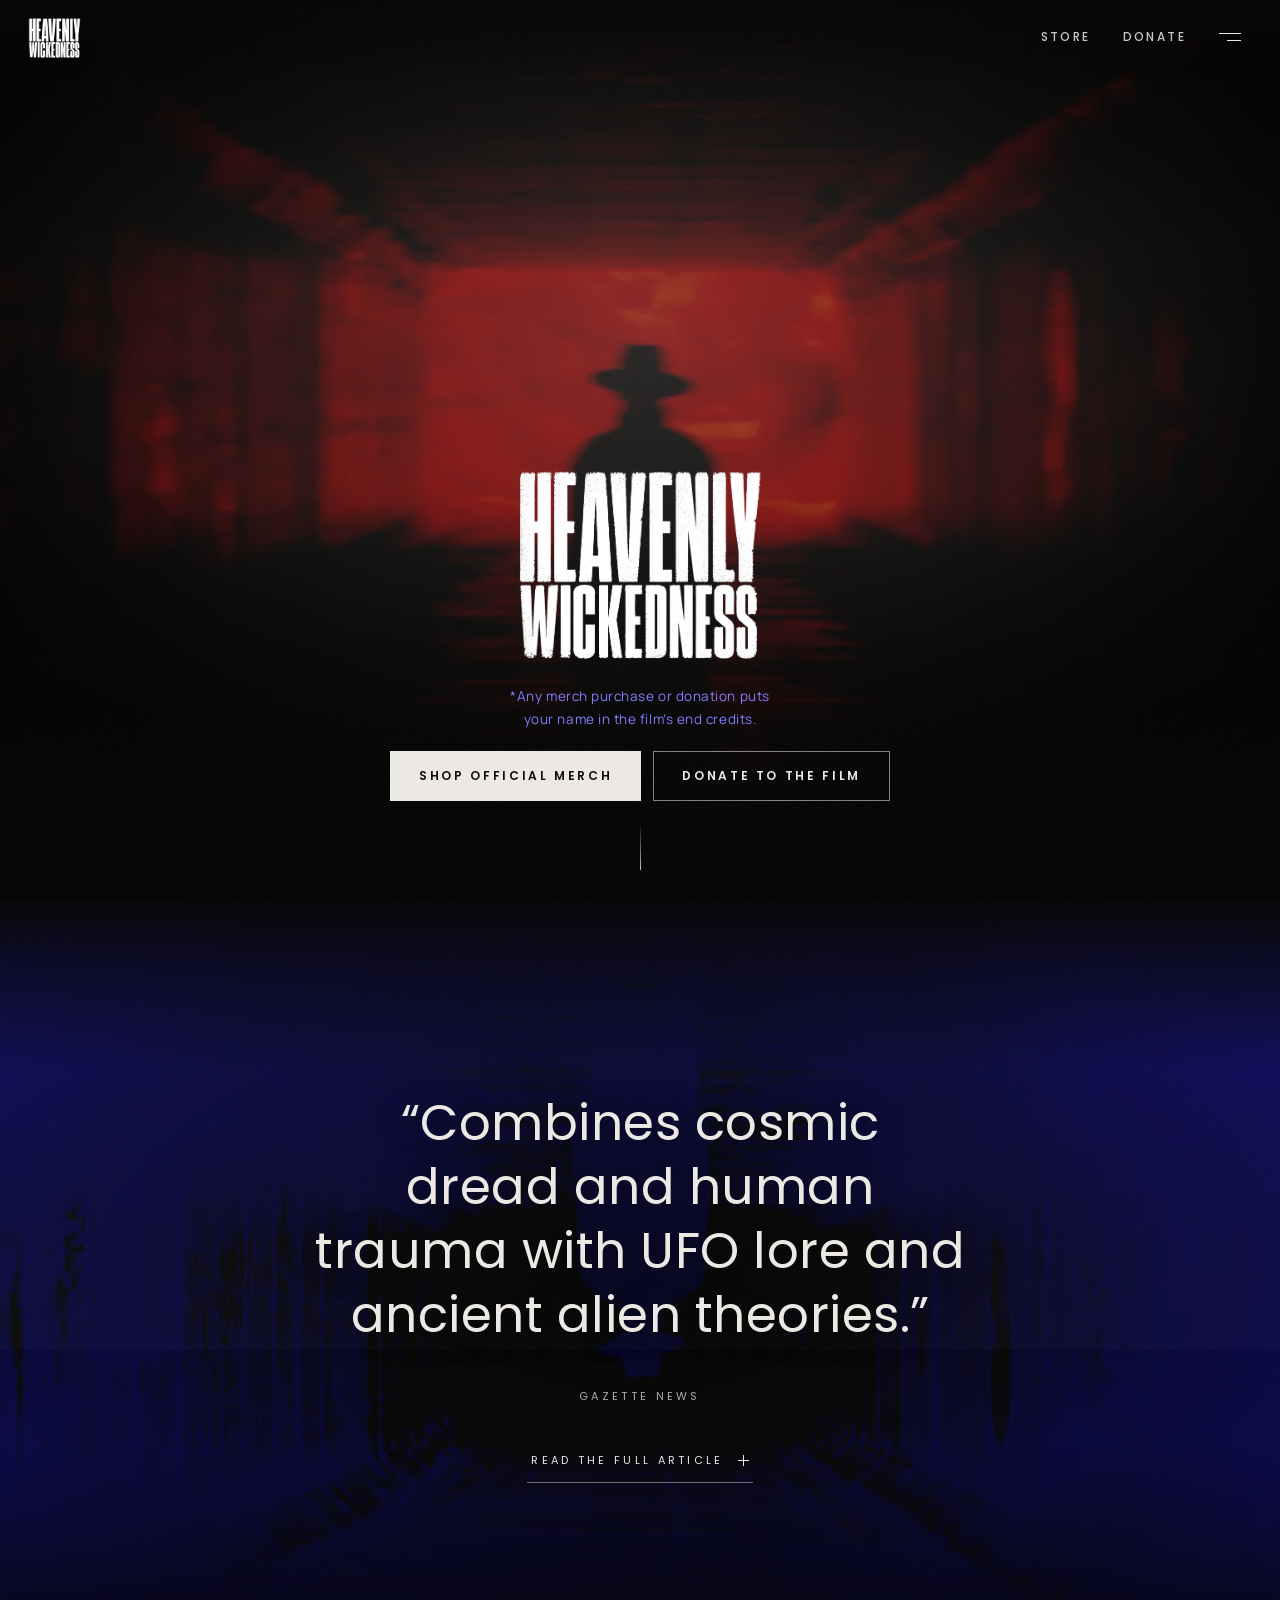
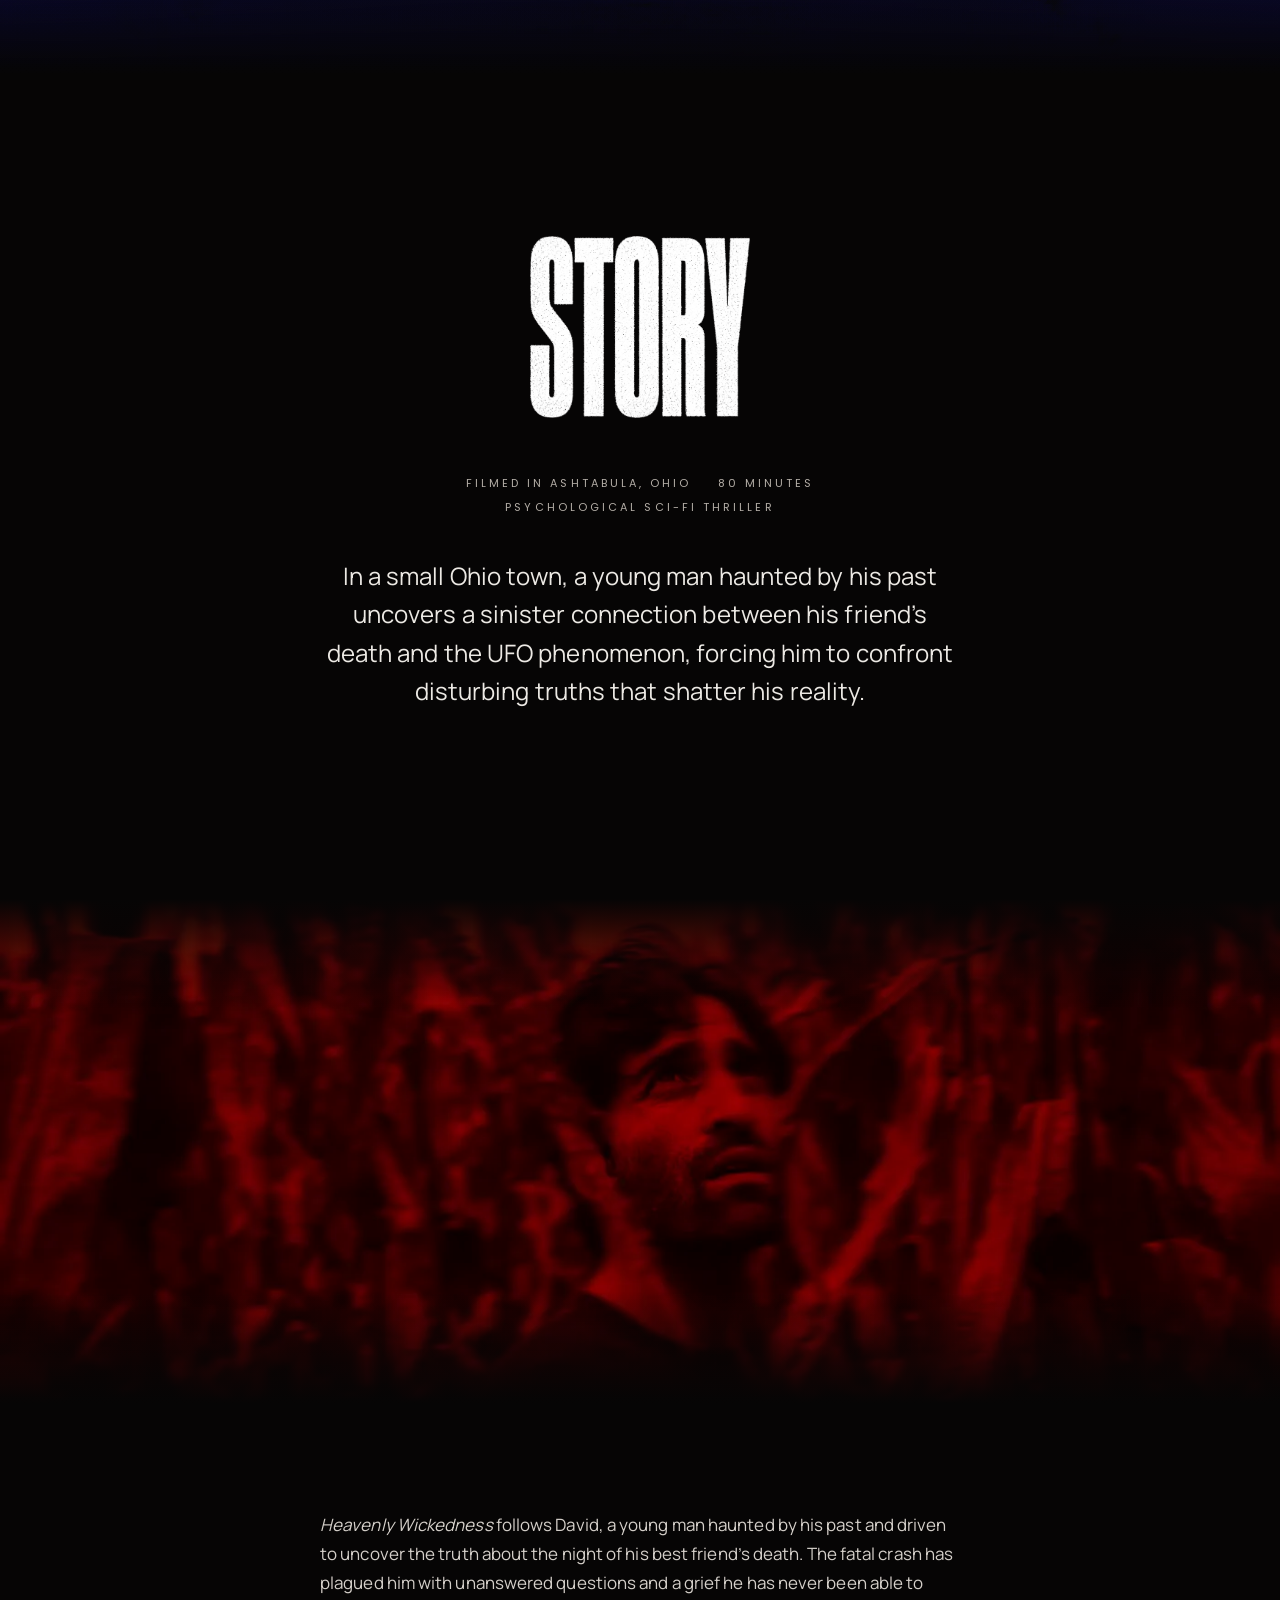
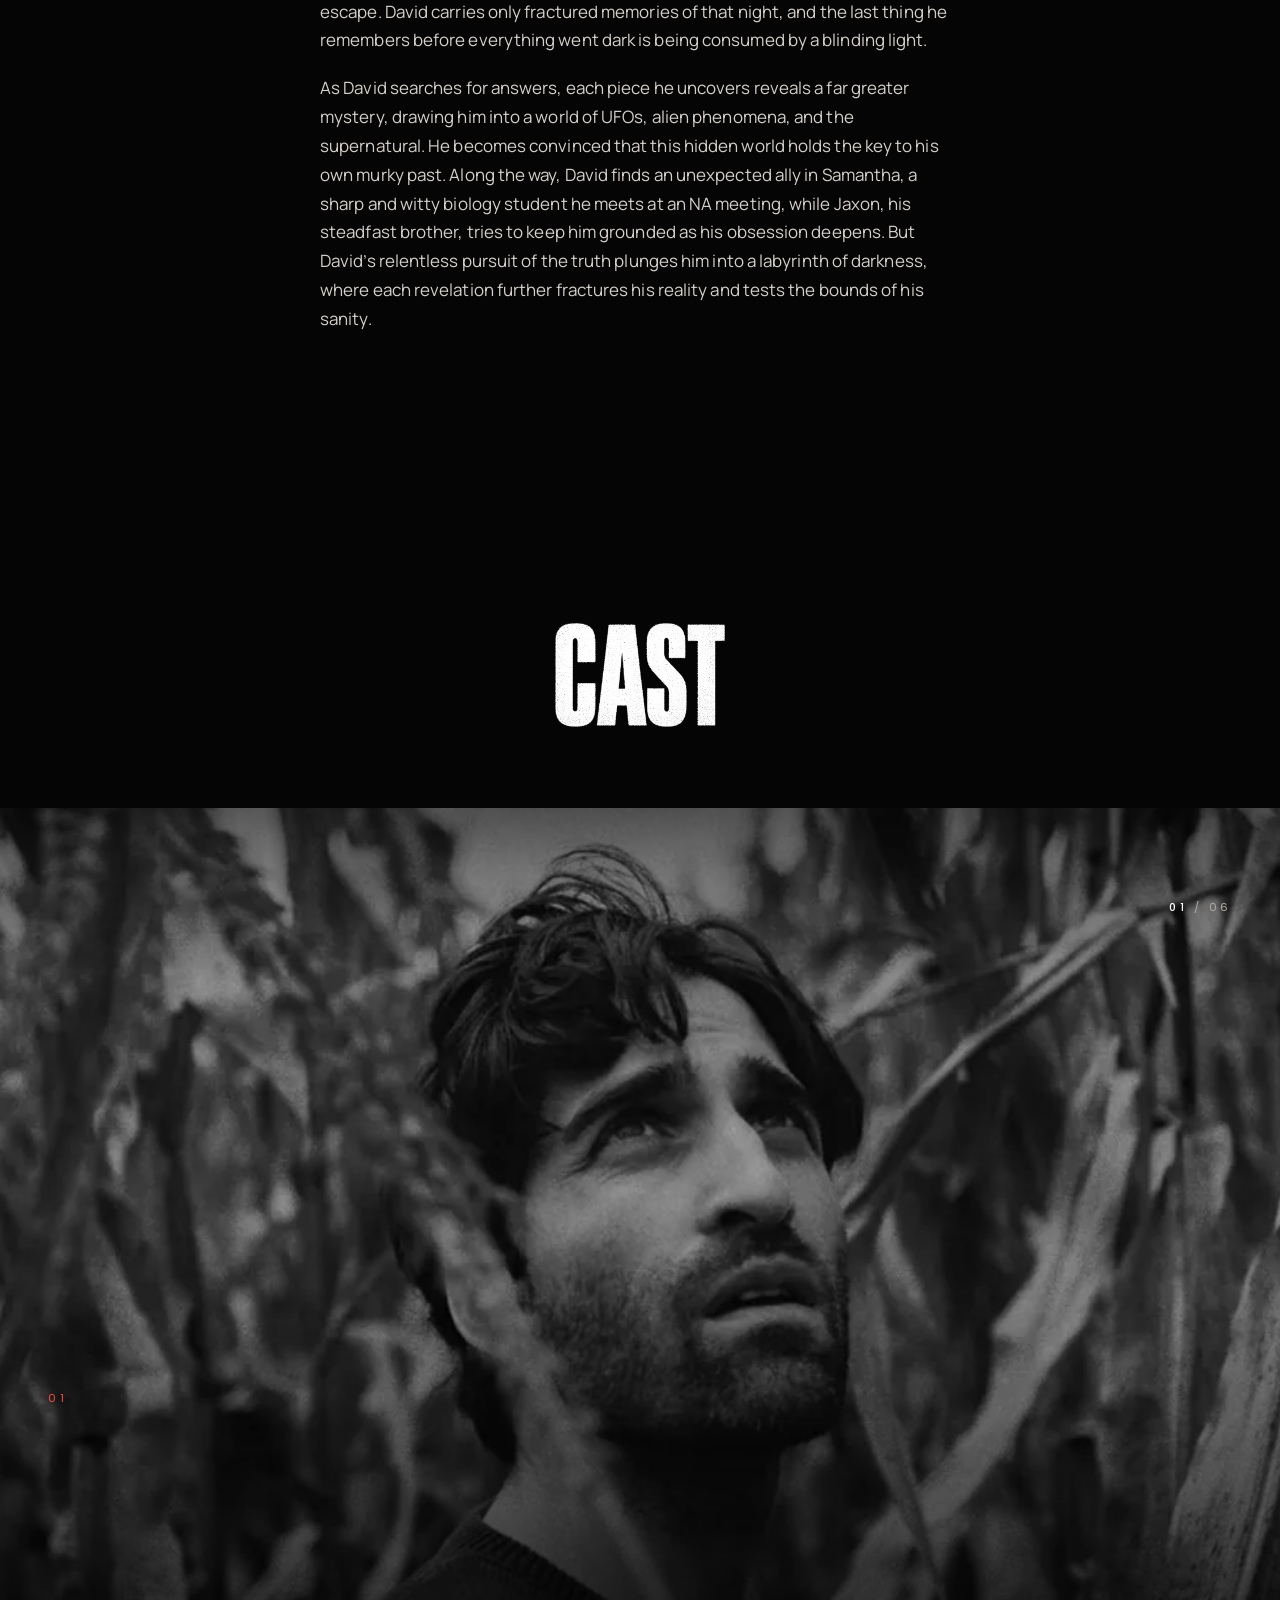
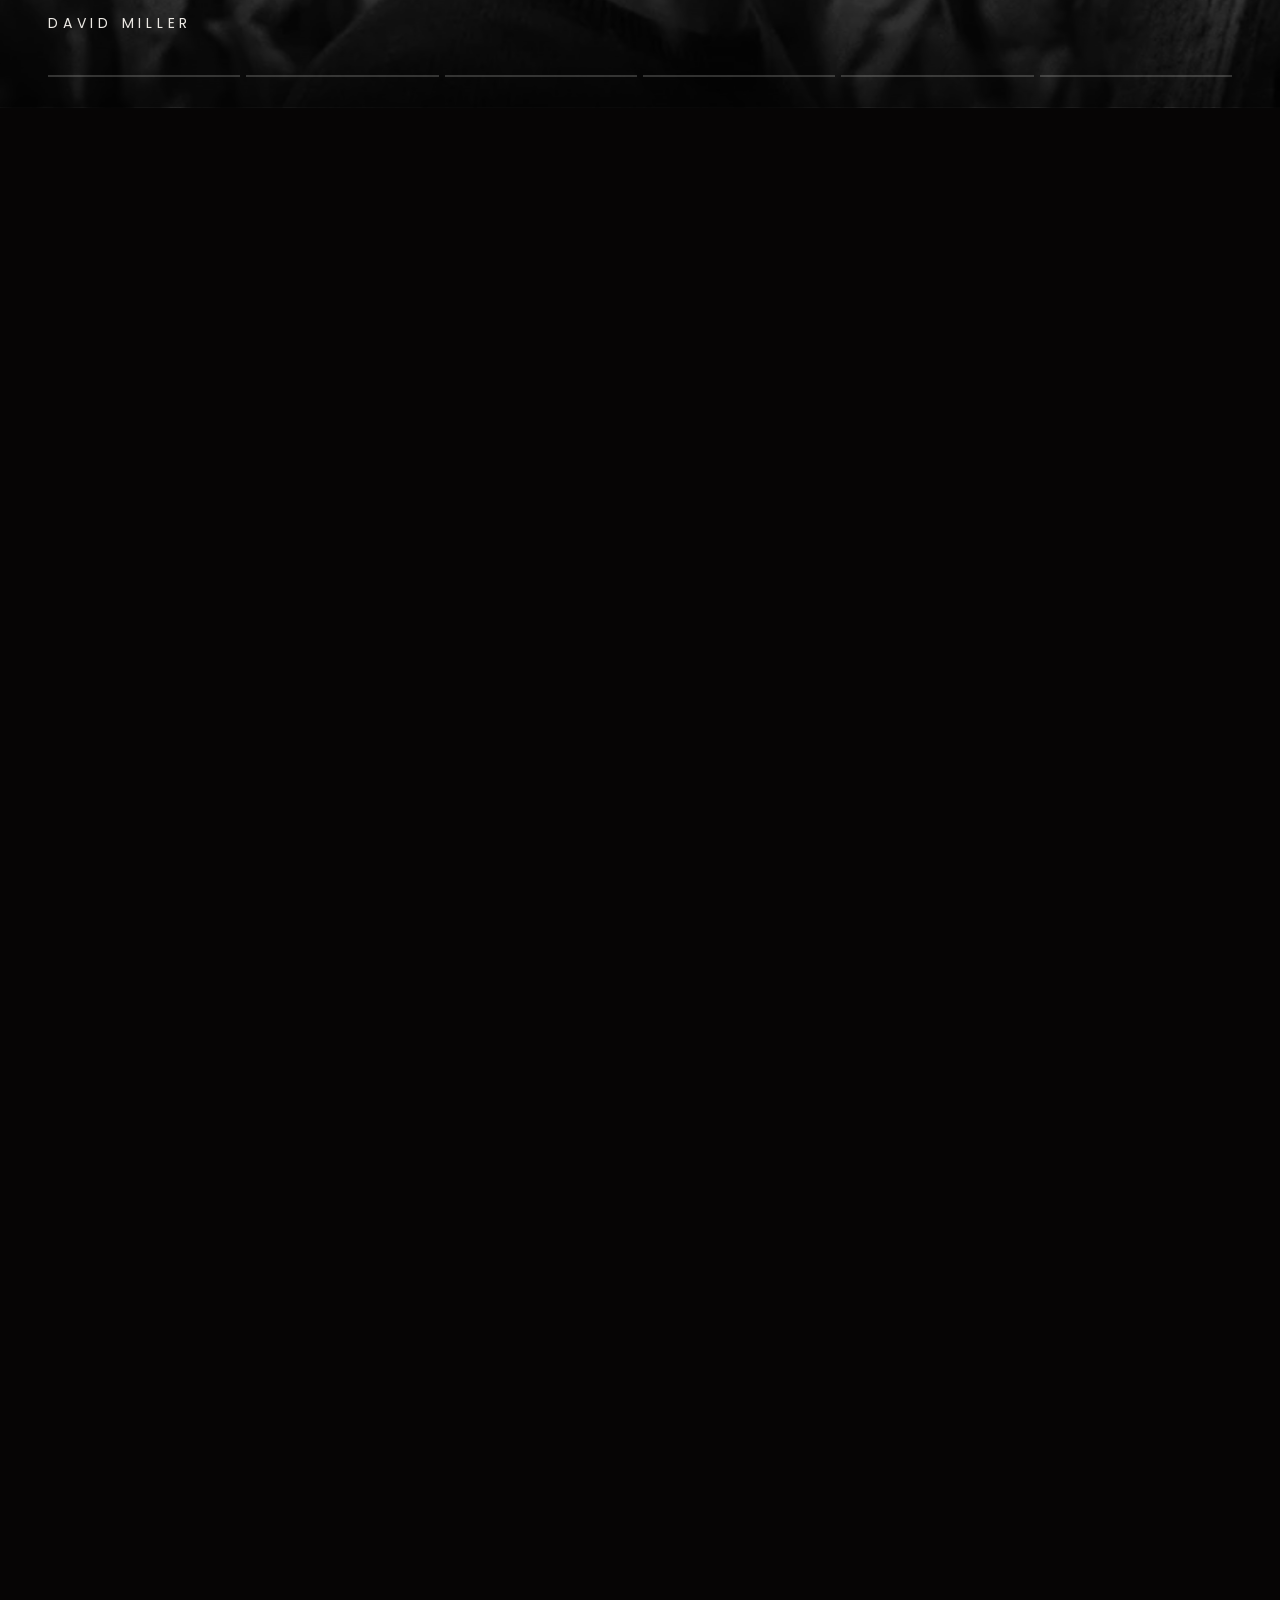
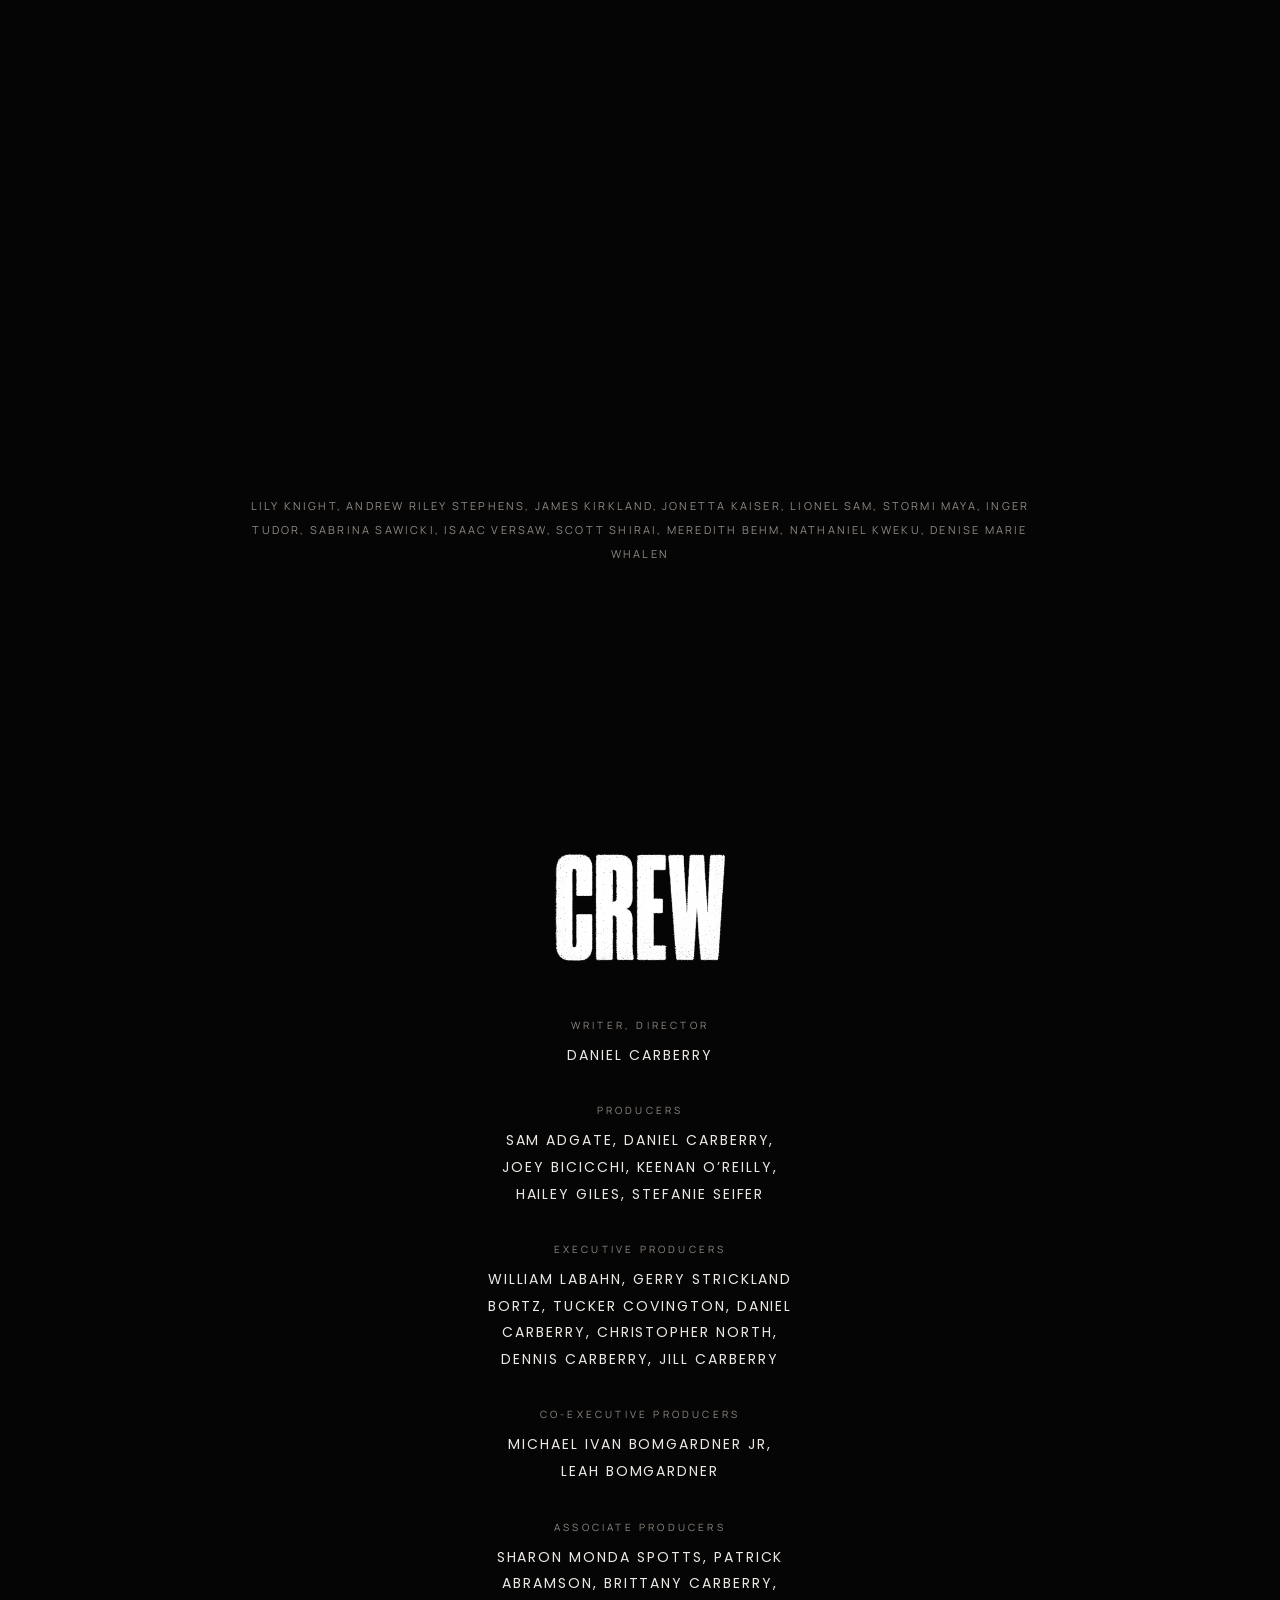
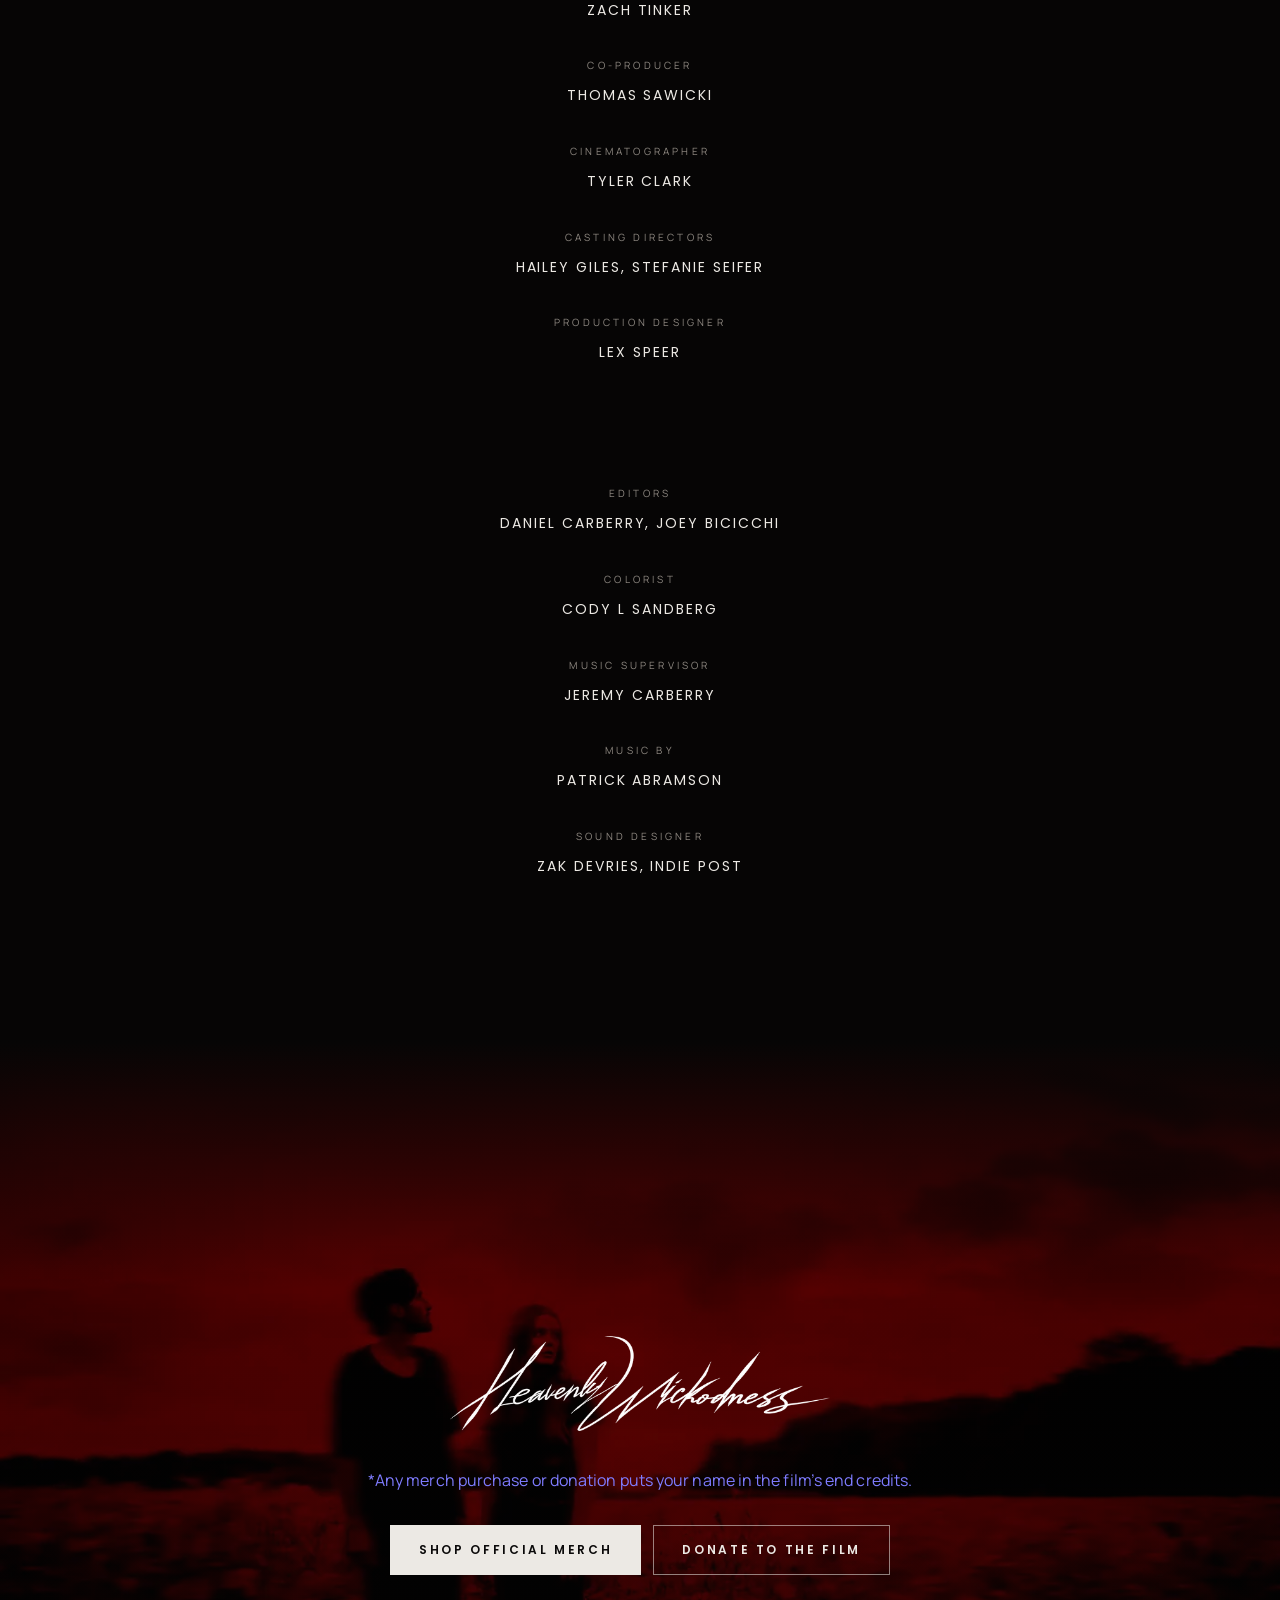
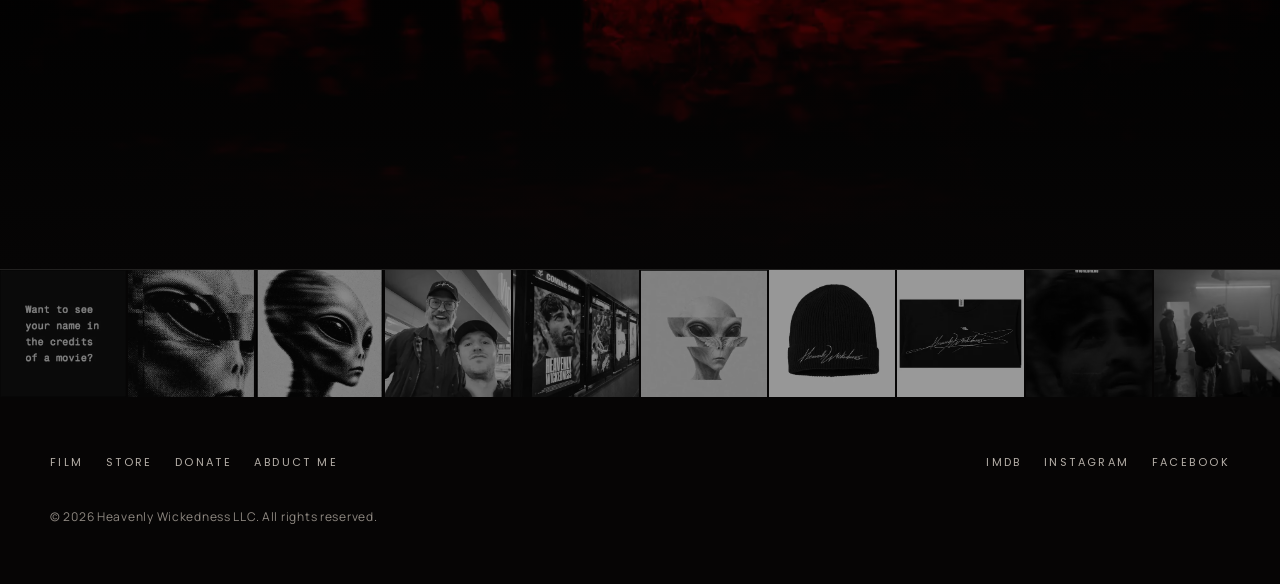
==== commit e860b239: "Gazette over tunnel clip, red scene, blue credits note, new Mason still" ====
--- a/index.html
+++ b/index.html
@@ -62,8 +62,14 @@
 </section>
 
 <section class="gazette" id="enter" aria-label="Gazette News">
-  <div class="scene gazette-scene">
-    <img src="/assets/img/cornred-800.webp" srcset="/assets/img/cornred-800.webp 800w, /assets/img/cornred-1400.webp 1400w, /assets/img/cornred-2000.webp 2000w" sizes="100vw" alt="" width="2000" height="814" loading="lazy" decoding="async">
+  <div class="scene gazette-scene scene-video">
+    <img class="scene-poster" src="/assets/img/tunnel-poster-960.webp" srcset="/assets/img/tunnel-poster-960.webp 960w, /assets/img/tunnel-poster-1920.webp 1920w" sizes="100vw" alt="" width="1920" height="1080" loading="lazy" decoding="async">
+    <video autoplay muted loop playsinline preload="none" width="1920" height="1080" disablepictureinpicture disableremoteplayback tabindex="-1" data-lazy-video>
+      <source data-src="/assets/video/tunnel-960.webm" type="video/webm" media="(max-width: 900px)">
+      <source data-src="/assets/video/tunnel-960.mp4" type="video/mp4" media="(max-width: 900px)">
+      <source data-src="/assets/video/tunnel-1920.webm" type="video/webm">
+      <source data-src="/assets/video/tunnel-1920.mp4" type="video/mp4">
+    </video>
     <div class="veil" aria-hidden="true"></div>
     <div class="gazette-over">
       <blockquote class="gazette-quote" cite="#gazette-full">
@@ -108,14 +114,8 @@
   </div>
 </section>
 
-<div class="scene short scene-video" aria-hidden="true">
-  <img class="scene-poster" src="/assets/img/tunnel-poster-960.webp" srcset="/assets/img/tunnel-poster-960.webp 960w, /assets/img/tunnel-poster-1920.webp 1920w" sizes="100vw" alt="" width="1920" height="1080" loading="lazy" decoding="async">
-  <video muted loop playsinline preload="none" width="1920" height="1080" disablepictureinpicture disableremoteplayback tabindex="-1" data-lazy-video>
-    <source data-src="/assets/video/tunnel-960.webm" type="video/webm" media="(max-width: 900px)">
-    <source data-src="/assets/video/tunnel-960.mp4" type="video/mp4" media="(max-width: 900px)">
-    <source data-src="/assets/video/tunnel-1920.webm" type="video/webm">
-    <source data-src="/assets/video/tunnel-1920.mp4" type="video/mp4">
-  </video>
+<div class="scene short" aria-hidden="true">
+  <img src="/assets/img/cornred-800.webp" srcset="/assets/img/cornred-800.webp 800w, /assets/img/cornred-1400.webp 1400w, /assets/img/cornred-2000.webp 2000w" sizes="100vw" alt="" width="2000" height="814" loading="lazy" decoding="async">
   <div class="veil"></div>
 </div>
 
@@ -158,8 +158,11 @@
             <p class="cast-role"><span class="sr">as </span>Samantha Maxwell</p>
           </div>
         </li>
-        <li class="cast-frame cast-coach side-r" data-cast-frame>
-          <img class="cast-img" src="/assets/img/cast-coach-600.webp" srcset="/assets/img/cast-coach-600.webp 600w, /assets/img/cast-coach-1000.webp 1000w, /assets/img/cast-coach-1800.webp 1800w" sizes="(orientation: portrait) 180vw, 100vw" alt="Mason Versaw as Jaxon Miller" width="1800" height="731" loading="lazy" decoding="async" style="object-position:0% 50%">
+        <li class="cast-frame cast-coach side-l" data-cast-frame>
+          <picture>
+            <source media="(orientation: portrait)" srcset="/assets/img/cast-coach-thumb-450.webp 450w, /assets/img/cast-coach-thumb-900.webp 900w, /assets/img/cast-coach-thumb-1500.webp 1500w" sizes="100vw">
+            <img class="cast-img" src="/assets/img/cast-coach-600.webp" srcset="/assets/img/cast-coach-600.webp 600w, /assets/img/cast-coach-1000.webp 1000w, /assets/img/cast-coach-1800.webp 1800w" sizes="100vw" alt="Mason Versaw as Jaxon Miller" width="1800" height="757" loading="lazy" decoding="async" style="object-position:75% 40%">
+          </picture>
           <div class="cast-shade" aria-hidden="true"></div>
           <div class="cast-who">
             <span class="cast-no" aria-hidden="true">03</span>
@@ -249,7 +252,7 @@
   <div class="veil" aria-hidden="true"></div>
   <div class="ask-inner" data-reveal>
     <img class="sig" src="/assets/img/signature-600.webp" srcset="/assets/img/signature-600.webp 600w, /assets/img/signature-1200.webp 1200w" sizes="380px" alt="Heavenly Signature" width="1200" height="302" loading="lazy">
-    <p>*Any merch purchase or donation puts your name in the film’s end credits.</p>
+    <p class="note">*Any merch purchase or donation puts your name in the film’s end credits.</p>
     <div class="btn-row">
       <a class="btn" href="/store/">Shop Official Merch</a>
       <a class="btn btn-ghost" href="/donate/">Donate to the Film</a>
--- a/css/site.css
+++ b/css/site.css
@@ -9,6 +9,7 @@
   --line: rgba(236,233,228,0.12);
   --blood: #c01414;
   --ember: #ff4a3d;
+  --royal: #7F7CFF; /* tunnel blue, lifted for type. 6.0:1 on --ink */
   --plate: #e7e4de;
   --max: 1180px;
   --read: 640px;
@@ -175,7 +176,8 @@
 .threshold-inner { position: relative; z-index: 2; text-align: center; padding: 80px 20px clamp(88px, 11vh, 120px); width: 100%; }
 .threshold h1 { margin: 0; }
 .threshold .mark { width: min(250px, 46vw); margin: 0 auto; }
-.threshold .note { margin: 24px auto 20px; max-width: 34ch; font-size: 13.5px; color: var(--mist); letter-spacing: .04em; }
+.threshold .note { margin: 24px auto 20px; max-width: 34ch; font-size: 13.5px; color: var(--royal); letter-spacing: .04em; }
+.ask p.note, .opening p.note { color: var(--royal); }
 .js .threshold .mark { opacity: 0; animation: emerge 3.4s var(--slow) 1.4s forwards; }
 .js .threshold .note, .js .threshold .btn-row { opacity: 0; animation: rise 2s var(--slow) 3.2s forwards; }
 .js .threshold .btn-row { animation-delay: 3.6s; }
@@ -219,13 +221,14 @@
 .label.sm { width: min(170px, 44vw); }
 .label.invert { filter: invert(1); }
 
-/* Gazette: the quote sits over the cornfield, the full article folds open beneath it. */
+/* Gazette: the quote sits over the tunnel clip, the full article folds open beneath it. */
 .gazette-scene { height: 86vh; height: 86svh; min-height: 520px; display: grid; place-items: center; }
-.gazette-scene > img { position: absolute; inset: 0; }
+.gazette-scene > img, .gazette-scene > video { position: absolute; inset: 0; }
 .gazette-scene .veil {
   background:
-    radial-gradient(70% 60% at 50% 50%, rgba(6,5,5,.62) 0%, rgba(6,5,5,.25) 70%, rgba(6,5,5,0) 100%),
+    radial-gradient(70% 60% at 50% 50%, rgba(6,5,5,.72) 0%, rgba(6,5,5,.36) 70%, rgba(6,5,5,.08) 100%),
     linear-gradient(to bottom, var(--ink), rgba(6,5,5,0) 22%, rgba(6,5,5,0) 70%, var(--ink));
+  z-index: 1;
 }
 .gazette-over { position: relative; z-index: 2; text-align: center; padding: 0 22px; max-width: 980px; }
 .gazette-quote { margin: 0; }
@@ -275,8 +278,6 @@
   transform: scale(var(--s)); transform-origin: 50% 40%;
   will-change: filter, transform;
 }
-/* Mason Versaw: wide close up only, so it stays whole, letterboxed on black. */
-.cast-coach .cast-img { object-fit: contain; object-position: center 46% !important; }
 .cast-shade {
   position: absolute; inset: 0; pointer-events: none;
   background:
@@ -359,10 +360,6 @@
   /* Phones: the portrait owns the top of the frame and fades to black; the title card sits beneath it, clear of every face. */
   .cast-frame picture { bottom: auto; height: calc(100% - 178px); -webkit-mask-image: linear-gradient(to bottom, #000 72%, transparent); mask-image: linear-gradient(to bottom, #000 72%, transparent); }
   .cast-frame picture .cast-img { object-position: center 20% !important; }
-  .cast-coach .cast-img {
-    object-fit: cover; height: auto; width: 175%; left: -9%; right: auto;
-    top: 42%; bottom: auto; aspect-ratio: 1800 / 731; transform: translateY(-50%) scale(var(--s));
-  }
   .cast-who { bottom: calc(max(22px, env(safe-area-inset-bottom)) + 34px); }
 }
 @media (min-width: 760px) {
